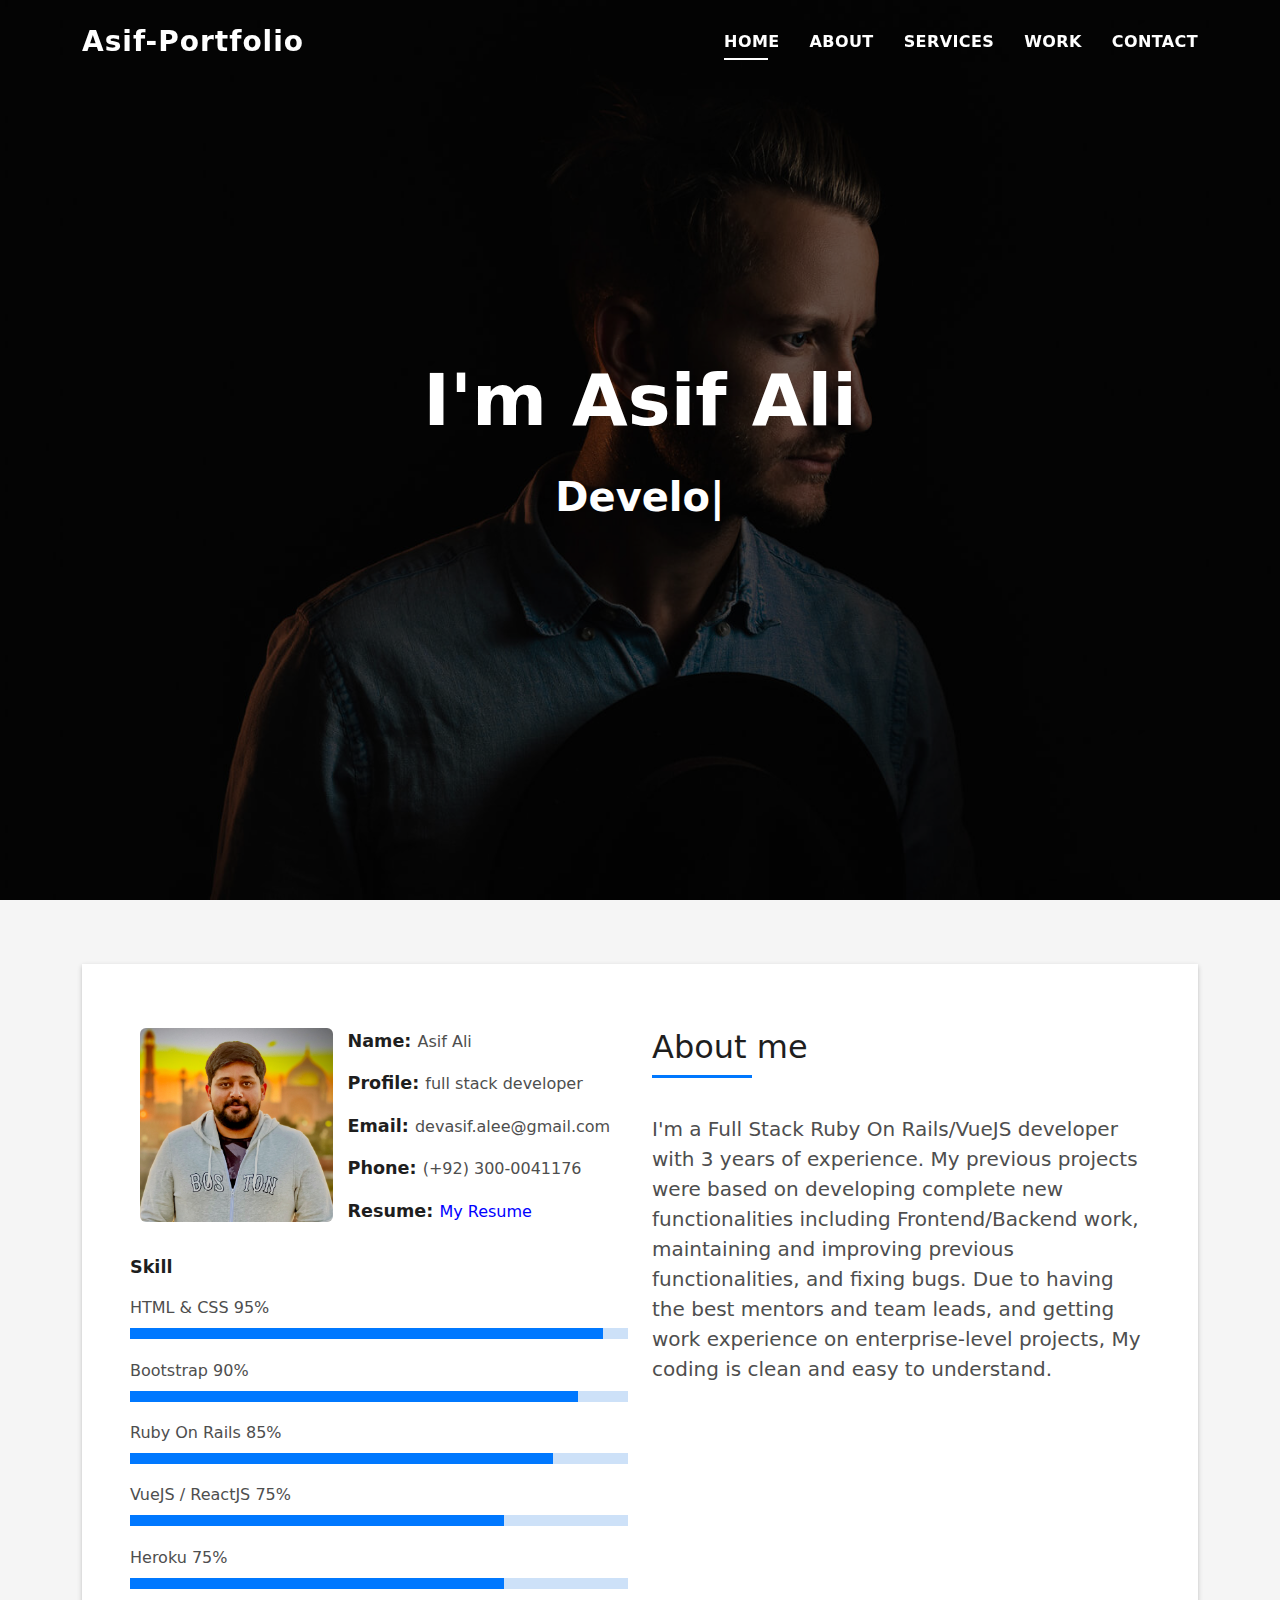
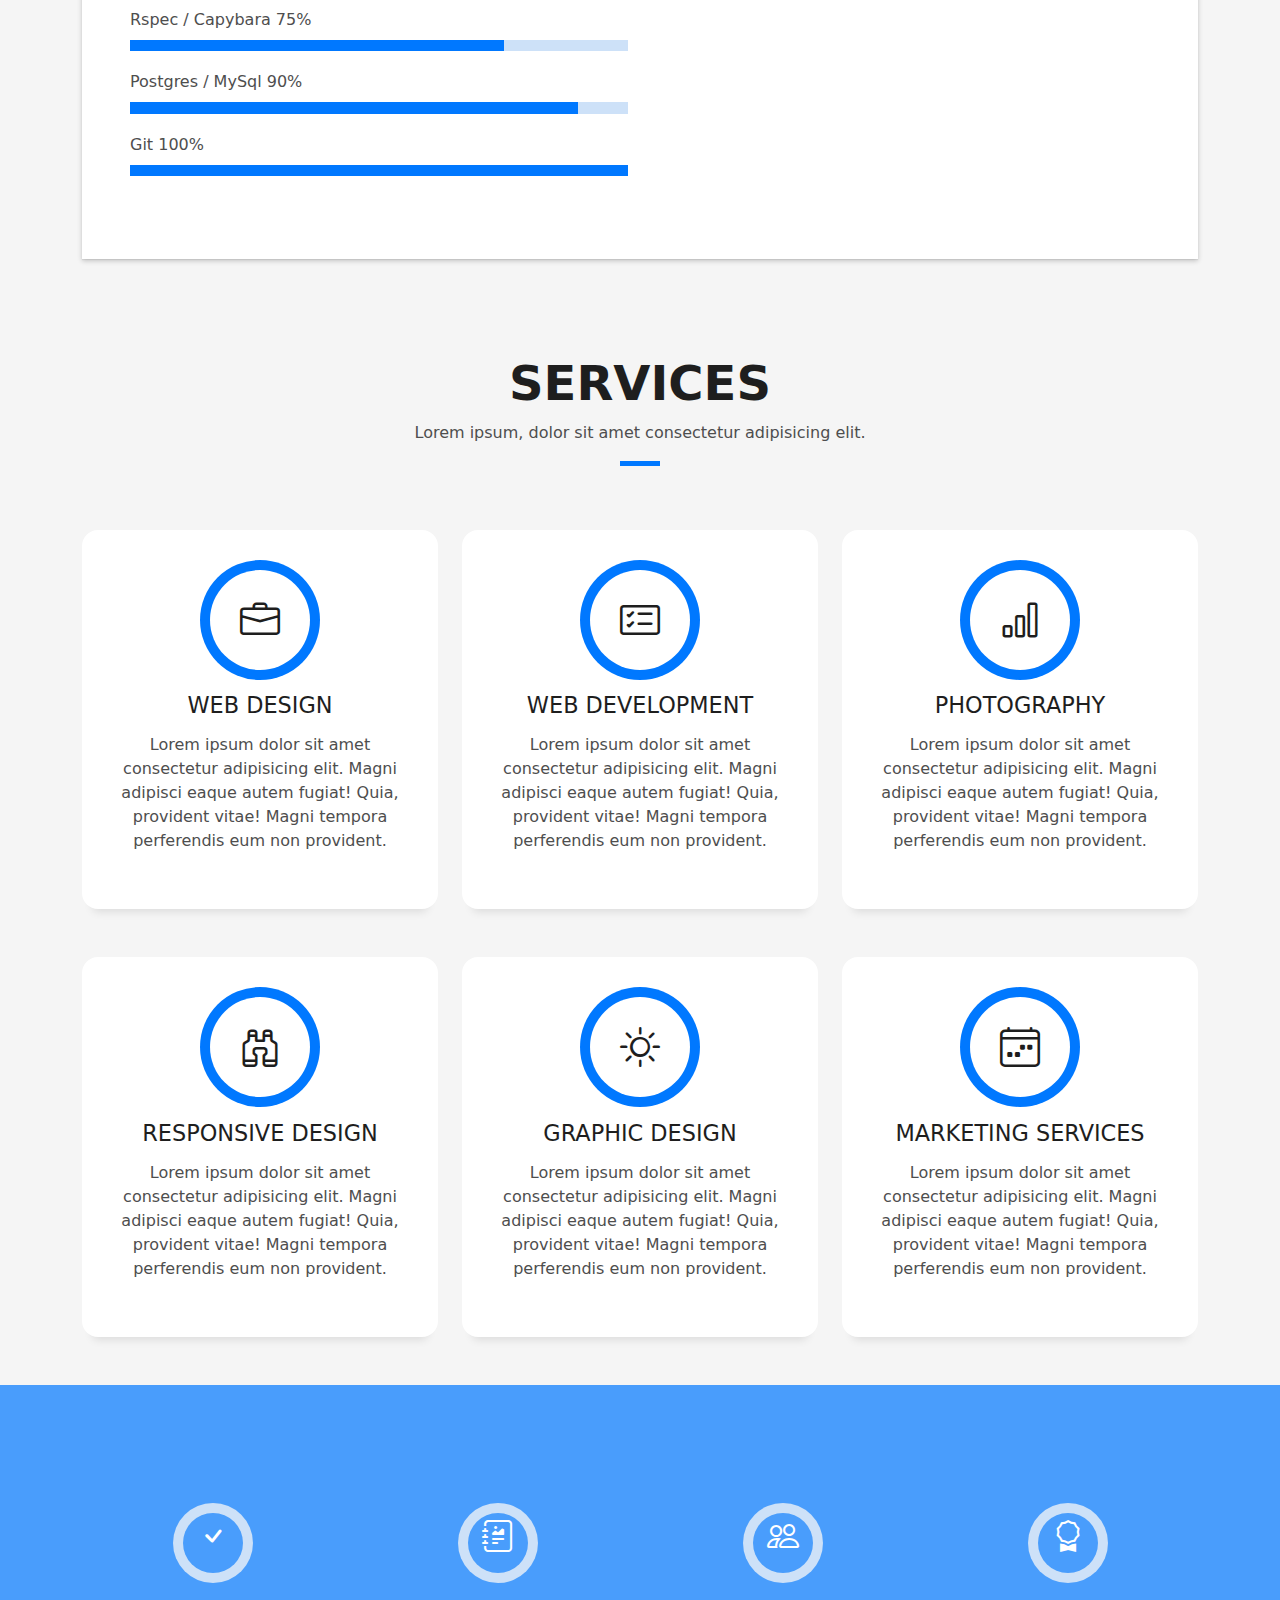
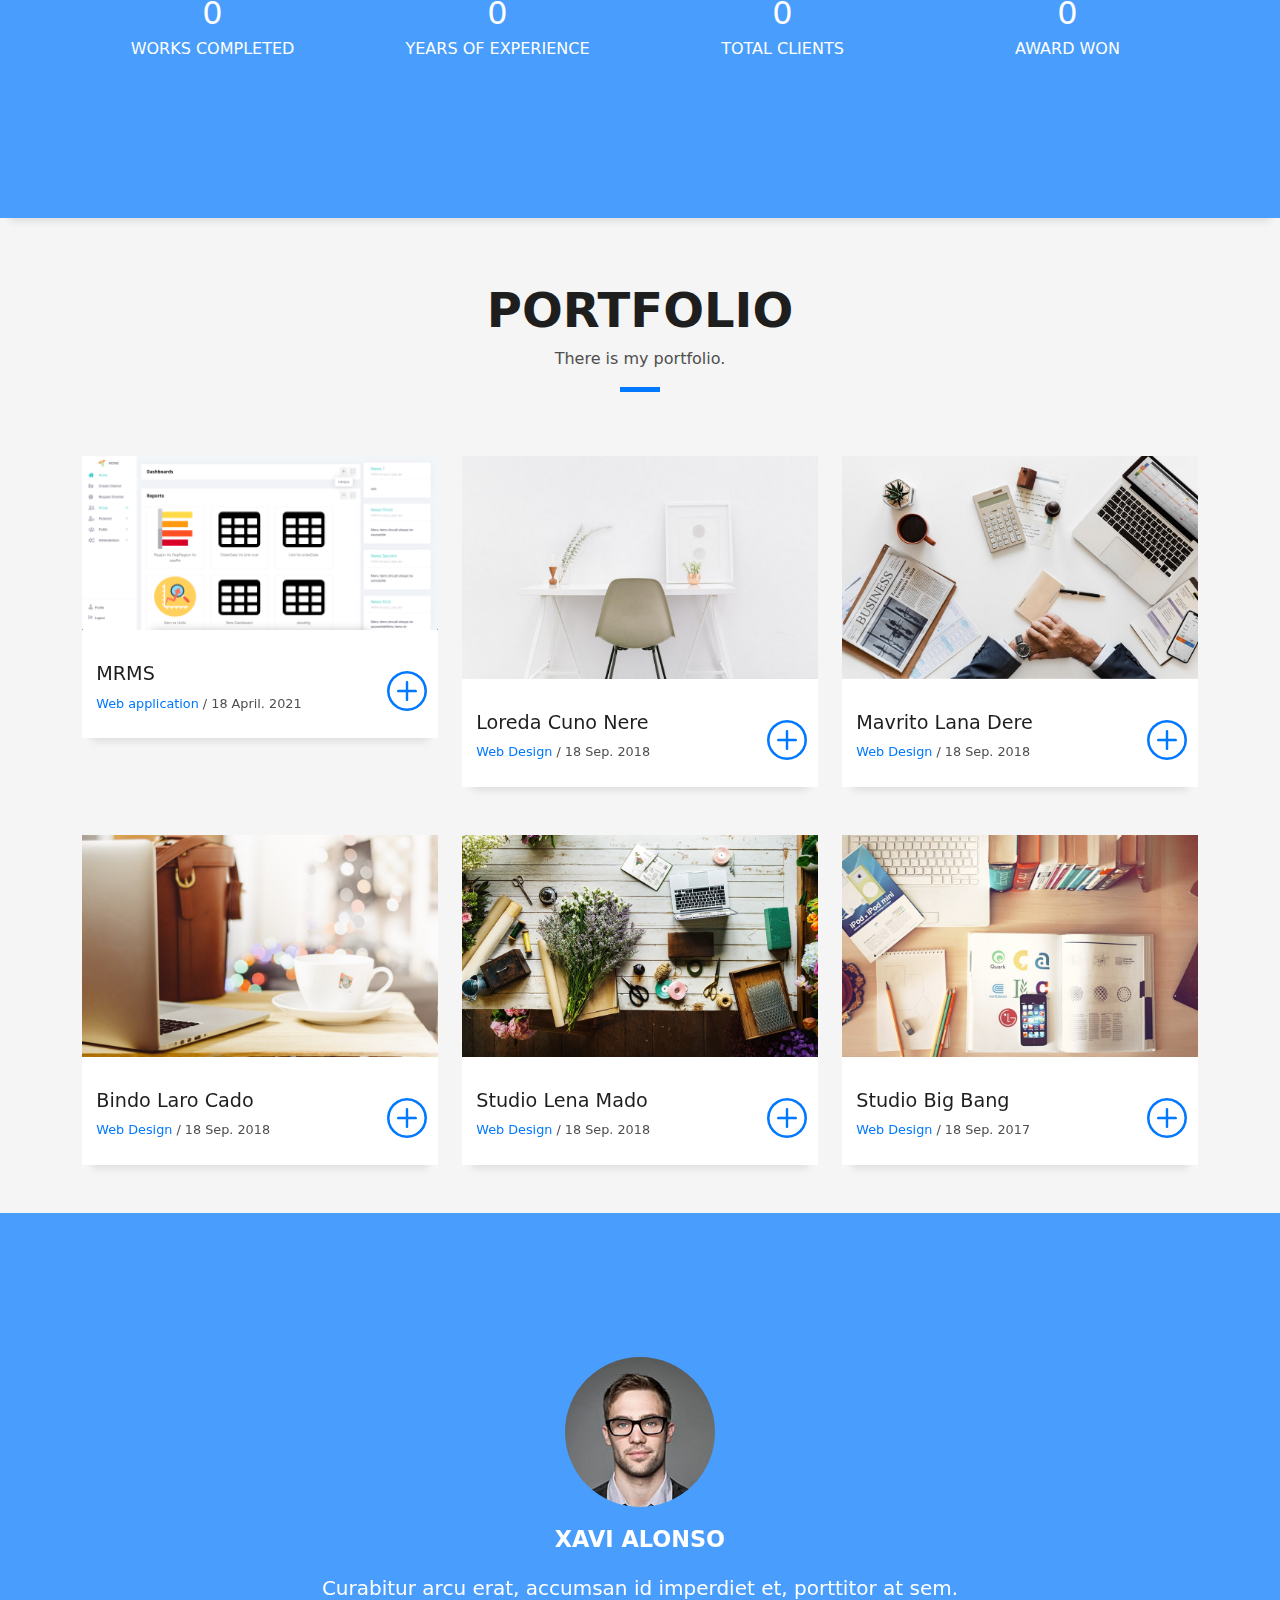
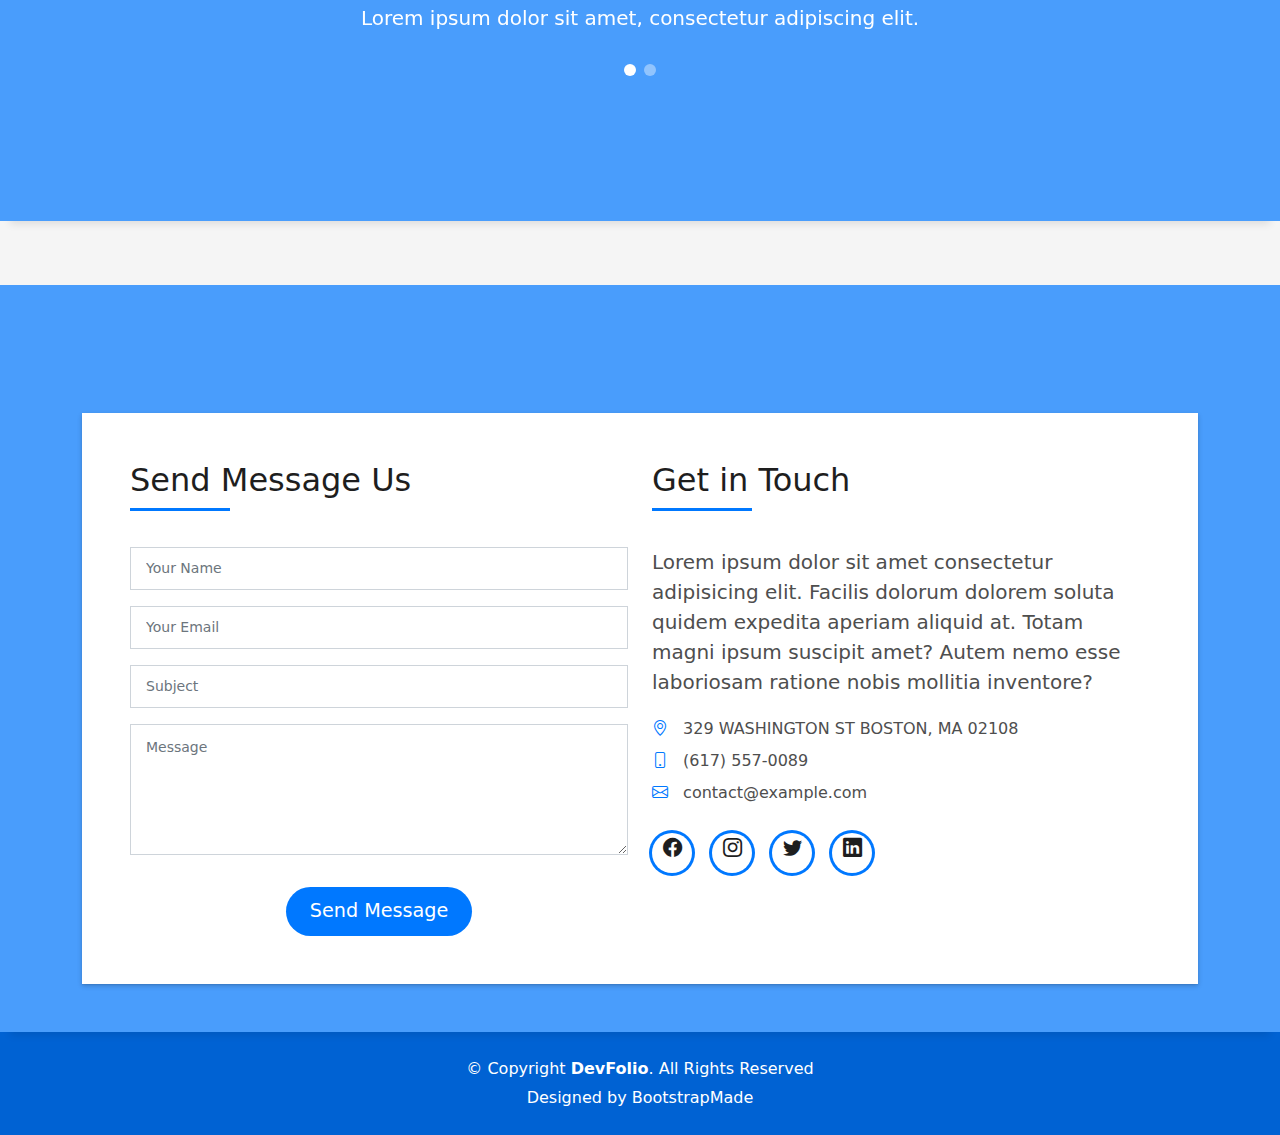
==== index.html @ 67da1e34 "Inlie commit" ====
<!DOCTYPE html>
<html lang="en">

<head>
  <meta charset="utf-8">
  <meta content="width=device-width, initial-scale=1.0" name="viewport">

  <title>Asif Ali</title>
  <meta content="" name="description">
  <meta content="" name="keywords">

  <!-- Favicons -->
  <link href="assets/img/favicon.png" rel="icon">
  <link href="assets/img/apple-touch-icon.png" rel="apple-touch-icon">

  <!-- Vendor CSS Files -->
  <link href="assets/vendor/bootstrap/css/bootstrap.min.css" rel="stylesheet">
  <link href="assets/vendor/bootstrap-icons/bootstrap-icons.css" rel="stylesheet">
  <link href="assets/vendor/glightbox/css/glightbox.min.css" rel="stylesheet">
  <link href="assets/vendor/swiper/swiper-bundle.min.css" rel="stylesheet">

  <!-- Template Main CSS File -->
  <link href="assets/css/style.css" rel="stylesheet">
</head>

<body>

  <!-- ======= Header ======= -->
  <header id="header" class="fixed-top">
    <div class="container d-flex align-items-center justify-content-between">

      <h1 class="logo"><a href="index.html">Asif-Portfolio</a></h1>
      <!-- Uncomment below if you prefer to use an image logo -->
      <!-- <a href="index.html" class="logo"><img src="assets/img/logo.png" alt="" class="img-fluid"></a>-->

      <nav id="navbar" class="navbar">
        <ul>
          <li><a class="nav-link scrollto active" href="#hero">Home</a></li>
          <li><a class="nav-link scrollto" href="#about">About</a></li>
          <li><a class="nav-link scrollto" href="#services">Services</a></li>
          <li><a class="nav-link scrollto " href="#work">Work</a></li>
          <li class="d-none"><a class="nav-link scrollto " href="#blog">Blog</a></li>
          <li><a class="nav-link scrollto" href="#contact">Contact</a></li>
        </ul>
        <i class="bi bi-list mobile-nav-toggle"></i>
      </nav><!-- .navbar -->

    </div>
  </header><!-- End Header -->

  <!-- ======= Hero Section ======= -->
  <div id="hero" class="hero route bg-image" style="background-image: url(assets/img/hero-bg.jpg)">
    <div class="overlay-itro"></div>
    <div class="hero-content display-table">
      <div class="table-cell">
        <div class="container">
          <!--<p class="display-6 color-d">Hello, world!</p>-->
          <h1 class="hero-title mb-4">I'm Asif Ali</h1>
          <p class="hero-subtitle"><span class="typed" data-typed-items="Developer, Freelancer"></span></p>
          <!-- <p class="pt-3"><a class="btn btn-primary btn js-scroll px-4" href="#about" role="button">Learn More</a></p> -->
        </div>
      </div>
    </div>
  </div><!-- End Hero Section -->

  <main id="main">

    <!-- ======= About Section ======= -->
    <section id="about" class="about-mf sect-pt4 route">
      <div class="container">
        <div class="row">
          <div class="col-sm-12">
            <div class="box-shadow-full">
              <div class="row">
                <div class="col-md-6">
                  <div class="row">
                    <div class="col-sm-6 col-md-5">
                      <div class="about-img">
                        <img src="assets/img/Rai Asif.jpg" class="img-fluid rounded b-shadow-a" alt="">
                      </div>
                    </div>
                    <div class="col-sm-6 col-md-7">
                      <div class="about-info">
                        <p><span class="title-s">Name: </span> <span>Asif Ali</span></p>
                        <p><span class="title-s">Profile: </span> <span>full stack developer</span></p>
                        <p><span class="title-s">Email: </span> <span>devasif.alee@gmail.com</span></p>
                        <p><span class="title-s">Phone: </span> <span>(+92) 300-0041176</span></p>
                        <p><span class="title-s">Resume: </span> <span><a href="https://raiasifali.github.io/resume/" target="_blank" style="color: blue;">My Resume</a></span></p>
                      </div>
                    </div>
                  </div>
                  <div class="skill-mf">
                    <p class="title-s">Skill</p>
                    <span>HTML & CSS</span> <span class="pull-right">95%</span>
                    <div class="progress">
                      <div class="progress-bar" role="progressbar" style="width: 95%;" aria-valuenow="95" aria-valuemin="0" aria-valuemax="100"></div>
                    </div>
                    <span>Bootstrap</span> <span class="pull-right">90%</span>
                    <div class="progress">
                      <div class="progress-bar" role="progressbar" style="width: 90%" aria-valuenow="90" aria-valuemin="0" aria-valuemax="100"></div>
                    </div>
                    <span>Ruby On Rails</span> <span class="pull-right">85%</span>
                    <div class="progress">
                      <div class="progress-bar" role="progressbar" style="width: 85%" aria-valuenow="50" aria-valuemin="0" aria-valuemax="100"></div>
                    </div>
                    <span>VueJS / ReactJS</span> <span class="pull-right">75%</span>
                    <div class="progress">
                      <div class="progress-bar" role="progressbar" style="width: 75%" aria-valuenow="75" aria-valuemin="0" aria-valuemax="100"></div>
                    </div>
                    <span>Heroku</span> <span class="pull-right">75%</span>
                    <div class="progress">
                      <div class="progress-bar" role="progressbar" style="width: 75%" aria-valuenow="75" aria-valuemin="0" aria-valuemax="100"></div>
                    </div>
                    <span>Rspec / Capybara</span> <span class="pull-right">75%</span>
                    <div class="progress">
                      <div class="progress-bar" role="progressbar" style="width: 75%" aria-valuenow="75" aria-valuemin="0" aria-valuemax="100"></div>
                    </div>
                    <span>Postgres / MySql</span> <span class="pull-right">90%</span>
                    <div class="progress">
                      <div class="progress-bar" role="progressbar" style="width: 90%" aria-valuenow="90" aria-valuemin="0" aria-valuemax="100"></div>
                    </div>
                    <span>Git</span> <span class="pull-right">100%</span>
                    <div class="progress">
                      <div class="progress-bar" role="progressbar" style="width: 100%" aria-valuenow="100" aria-valuemin="0" aria-valuemax="100"></div>
                    </div>
                  </div>
                </div>
                <div class="col-md-6">
                  <div class="about-me pt-4 pt-md-0">
                    <div class="title-box-2">
                      <h5 class="title-left">
                        About me
                      </h5>
                    </div>
                    <p class="lead">
                      I'm a Full Stack Ruby On Rails/VueJS developer with 3 years of experience.
                      My previous projects were based on developing complete new functionalities including Frontend/Backend work, maintaining and improving previous functionalities, and fixing bugs. 
                      Due to having the best mentors and team leads, and getting work experience on enterprise-level projects, My coding is clean and easy to understand.
                    </p>
                  </div>
                </div>
              </div>
            </div>
          </div>
        </div>
      </div>
    </section><!-- End About Section -->

    <!-- ======= Services Section ======= -->
    <section id="services" class="services-mf pt-5 route">
      <div class="container">
        <div class="row">
          <div class="col-sm-12">
            <div class="title-box text-center">
              <h3 class="title-a">
                Services
              </h3>
              <p class="subtitle-a">
                Lorem ipsum, dolor sit amet consectetur adipisicing elit.
              </p>
              <div class="line-mf"></div>
            </div>
          </div>
        </div>
        <div class="row">
          <div class="col-md-4">
            <div class="service-box">
              <div class="service-ico">
                <span class="ico-circle"><i class="bi bi-briefcase"></i></span>
              </div>
              <div class="service-content">
                <h2 class="s-title">Web Design</h2>
                <p class="s-description text-center">
                  Lorem ipsum dolor sit amet consectetur adipisicing elit. Magni adipisci eaque autem fugiat! Quia,
                  provident vitae! Magni
                  tempora perferendis eum non provident.
                </p>
              </div>
            </div>
          </div>
          <div class="col-md-4">
            <div class="service-box">
              <div class="service-ico">
                <span class="ico-circle"><i class="bi bi-card-checklist"></i></span>
              </div>
              <div class="service-content">
                <h2 class="s-title">Web Development</h2>
                <p class="s-description text-center">
                  Lorem ipsum dolor sit amet consectetur adipisicing elit. Magni adipisci eaque autem fugiat! Quia,
                  provident vitae! Magni
                  tempora perferendis eum non provident.
                </p>
              </div>
            </div>
          </div>
          <div class="col-md-4">
            <div class="service-box">
              <div class="service-ico">
                <span class="ico-circle"><i class="bi bi-bar-chart"></i></span>
              </div>
              <div class="service-content">
                <h2 class="s-title">Photography</h2>
                <p class="s-description text-center">
                  Lorem ipsum dolor sit amet consectetur adipisicing elit. Magni adipisci eaque autem fugiat! Quia,
                  provident vitae! Magni
                  tempora perferendis eum non provident.
                </p>
              </div>
            </div>
          </div>
          <div class="col-md-4">
            <div class="service-box">
              <div class="service-ico">
                <span class="ico-circle"><i class="bi bi-binoculars"></i></span>
              </div>
              <div class="service-content">
                <h2 class="s-title">Responsive Design</h2>
                <p class="s-description text-center">
                  Lorem ipsum dolor sit amet consectetur adipisicing elit. Magni adipisci eaque autem fugiat! Quia,
                  provident vitae! Magni
                  tempora perferendis eum non provident.
                </p>
              </div>
            </div>
          </div>
          <div class="col-md-4">
            <div class="service-box">
              <div class="service-ico">
                <span class="ico-circle"><i class="bi bi-brightness-high"></i></span>
              </div>
              <div class="service-content">
                <h2 class="s-title">Graphic Design</h2>
                <p class="s-description text-center">
                  Lorem ipsum dolor sit amet consectetur adipisicing elit. Magni adipisci eaque autem fugiat! Quia,
                  provident vitae! Magni
                  tempora perferendis eum non provident.
                </p>
              </div>
            </div>
          </div>
          <div class="col-md-4">
            <div class="service-box">
              <div class="service-ico">
                <span class="ico-circle"><i class="bi bi-calendar4-week"></i></span>
              </div>
              <div class="service-content">
                <h2 class="s-title">Marketing Services</h2>
                <p class="s-description text-center">
                  Lorem ipsum dolor sit amet consectetur adipisicing elit. Magni adipisci eaque autem fugiat! Quia,
                  provident vitae! Magni
                  tempora perferendis eum non provident.
                </p>
              </div>
            </div>
          </div>
        </div>
      </div>
    </section><!-- End Services Section -->

    <!-- ======= Counter Section ======= -->
    <div class="section-counter paralax-mf bg-image" style="background-image: url(assets/img/counters-bg.jpg)">
      <div class="overlay-mf"></div>
      <div class="container position-relative">
        <div class="row">
          <div class="col-sm-3 col-lg-3">
            <div class="counter-box counter-box pt-4 pt-md-0">
              <div class="counter-ico">
                <span class="ico-circle"><i class="bi bi-check"></i></span>
              </div>
              <div class="counter-num">
                <p data-purecounter-start="0" data-purecounter-end="450" data-purecounter-duration="1" class="counter purecounter"></p>
                <span class="counter-text">WORKS COMPLETED</span>
              </div>
            </div>
          </div>
          <div class="col-sm-3 col-lg-3">
            <div class="counter-box pt-4 pt-md-0">
              <div class="counter-ico">
                <span class="ico-circle"><i class="bi bi-journal-richtext"></i></span>
              </div>
              <div class="counter-num">
                <p data-purecounter-start="0" data-purecounter-end="25" data-purecounter-duration="1" class="counter purecounter"></p>
                <span class="counter-text">YEARS OF EXPERIENCE</span>
              </div>
            </div>
          </div>
          <div class="col-sm-3 col-lg-3">
            <div class="counter-box pt-4 pt-md-0">
              <div class="counter-ico">
                <span class="ico-circle"><i class="bi bi-people"></i></span>
              </div>
              <div class="counter-num">
                <p data-purecounter-start="0" data-purecounter-end="550" data-purecounter-duration="1" class="counter purecounter"></p>
                <span class="counter-text">TOTAL CLIENTS</span>
              </div>
            </div>
          </div>
          <div class="col-sm-3 col-lg-3">
            <div class="counter-box pt-4 pt-md-0">
              <div class="counter-ico">
                <span class="ico-circle"><i class="bi bi-award"></i></span>
              </div>
              <div class="counter-num">
                <p data-purecounter-start="0" data-purecounter-end="48" data-purecounter-duration="1" class="counter purecounter"></p>
                <span class="counter-text">AWARD WON</span>
              </div>
            </div>
          </div>
        </div>
      </div>
    </div><!-- End Counter Section -->

    <!-- ======= Portfolio Section ======= -->
    <section id="work" class="portfolio-mf sect-pt4 route">
      <div class="container">
        <div class="row">
          <div class="col-sm-12">
            <div class="title-box text-center">
              <h3 class="title-a">
                Portfolio
              </h3>
              <p class="subtitle-a">
                There is my portfolio.
              </p>
              <div class="line-mf"></div>
            </div>
          </div>
        </div>
        <div class="row">

          <div class="col-md-4">
            <div class="work-box">
              <a href="assets/img/mRMS_1.jpg" data-gallery="portfolioGallery" class="portfolio-lightbox">
                <div class="work-img">
                  <img src="assets/img/mRMS_1.jpg" alt="" class="img-fluid">
                </div>
              </a>
              <div class="work-content">
                <div class="row">
                  <div class="col-sm-8">
                    <h2 class="w-title">MRMS</h2>
                    <div class="w-more">
                      <span class="w-ctegory">Web application</span> / <span class="w-date">18 April. 2021</span>
                    </div>
                  </div>
                  <div class="col-sm-4">
                    <div class="w-like">
                      <a href="mrms.html"> <span class="bi bi-plus-circle"></span></a>
                    </div>
                  </div>
                </div>
              </div>
            </div>
          </div>

          <div class="col-md-4">
            <div class="work-box">
              <a href="assets/img/work-2.jpg" data-gallery="portfolioGallery" class="portfolio-lightbox">
                <div class="work-img">
                  <img src="assets/img/work-2.jpg" alt="" class="img-fluid">
                </div>
              </a>
              <div class="work-content">
                <div class="row">
                  <div class="col-sm-8">
                    <h2 class="w-title">Loreda Cuno Nere</h2>
                    <div class="w-more">
                      <span class="w-ctegory">Web Design</span> / <span class="w-date">18 Sep. 2018</span>
                    </div>
                  </div>
                  <div class="col-sm-4">
                    <div class="w-like">
                      <a href="portfolio-details.html"> <span class="bi bi-plus-circle"></span></a>
                    </div>
                  </div>
                </div>
              </div>
            </div>
          </div>
          <div class="col-md-4">
            <div class="work-box">
              <a href="assets/img/work-3.jpg" data-gallery="portfolioGallery" class="portfolio-lightbox">
                <div class="work-img">
                  <img src="assets/img/work-3.jpg" alt="" class="img-fluid">
                </div>
              </a>
              <div class="work-content">
                <div class="row">
                  <div class="col-sm-8">
                    <h2 class="w-title">Mavrito Lana Dere</h2>
                    <div class="w-more">
                      <span class="w-ctegory">Web Design</span> / <span class="w-date">18 Sep. 2018</span>
                    </div>
                  </div>
                  <div class="col-sm-4">
                    <div class="w-like">
                      <a href="portfolio-details.html"> <span class="bi bi-plus-circle"></span></a>
                    </div>
                  </div>
                </div>
              </div>
            </div>
          </div>
          <div class="col-md-4">
            <div class="work-box">
              <a href="assets/img/work-4.jpg" data-gallery="portfolioGallery" class="portfolio-lightbox">
                <div class="work-img">
                  <img src="assets/img/work-4.jpg" alt="" class="img-fluid">
                </div>
              </a>
              <div class="work-content">
                <div class="row">
                  <div class="col-sm-8">
                    <h2 class="w-title">Bindo Laro Cado</h2>
                    <div class="w-more">
                      <span class="w-ctegory">Web Design</span> / <span class="w-date">18 Sep. 2018</span>
                    </div>
                  </div>
                  <div class="col-sm-4">
                    <div class="w-like">
                      <a href="portfolio-details.html"> <span class="bi bi-plus-circle"></span></a>
                    </div>
                  </div>
                </div>
              </div>
            </div>
          </div>
          <div class="col-md-4">
            <div class="work-box">
              <a href="assets/img/work-5.jpg" data-gallery="portfolioGallery" class="portfolio-lightbox">
                <div class="work-img">
                  <img src="assets/img/work-5.jpg" alt="" class="img-fluid">
                </div>
              </a>
              <div class="work-content">
                <div class="row">
                  <div class="col-sm-8">
                    <h2 class="w-title">Studio Lena Mado</h2>
                    <div class="w-more">
                      <span class="w-ctegory">Web Design</span> / <span class="w-date">18 Sep. 2018</span>
                    </div>
                  </div>
                  <div class="col-sm-4">
                    <div class="w-like">
                      <a href="portfolio-details.html"> <span class="bi bi-plus-circle"></span></a>
                    </div>
                  </div>
                </div>
              </div>
            </div>
          </div>
          <div class="col-md-4">
            <div class="work-box">
              <a href="assets/img/work-6.jpg" data-gallery="portfolioGallery" class="portfolio-lightbox">
                <div class="work-img">
                  <img src="assets/img/work-6.jpg" alt="" class="img-fluid">
                </div>
              </a>
              <div class="work-content">
                <div class="row">
                  <div class="col-sm-8">
                    <h2 class="w-title">Studio Big Bang</h2>
                    <div class="w-more">
                      <span class="w-ctegory">Web Design</span> / <span class="w-date">18 Sep. 2017</span>
                    </div>
                  </div>
                  <div class="col-sm-4">
                    <div class="w-like">
                      <a href="portfolio-details.html"> <span class="bi bi-plus-circle"></span></a>
                    </div>
                  </div>
                </div>
              </div>
            </div>
          </div>

        </div>
      </div>
    </section><!-- End Portfolio Section -->

    <!-- ======= Testimonials Section ======= -->
    <div class="testimonials paralax-mf bg-image" style="background-image: url(assets/img/overlay-bg.jpg)">
      <div class="overlay-mf"></div>
      <div class="container">
        <div class="row">
          <div class="col-md-12">

            <div class="testimonials-slider swiper" data-aos="fade-up" data-aos-delay="100">
              <div class="swiper-wrapper">

                <div class="swiper-slide">
                  <div class="testimonial-box">
                    <div class="author-test">
                      <img src="assets/img/testimonial-2.jpg" alt="" class="rounded-circle b-shadow-a">
                      <span class="author">Xavi Alonso</span>
                    </div>
                    <div class="content-test">
                      <p class="description lead">
                        Curabitur arcu erat, accumsan id imperdiet et, porttitor at sem. Lorem ipsum dolor sit amet,
                        consectetur adipiscing elit.
                      </p>
                    </div>
                  </div>
                </div><!-- End testimonial item -->

                <div class="swiper-slide">
                  <div class="testimonial-box">
                    <div class="author-test">
                      <img src="assets/img/testimonial-4.jpg" alt="" class="rounded-circle b-shadow-a">
                      <span class="author">Marta Socrate</span>
                    </div>
                    <div class="content-test">
                      <p class="description lead">
                        Curabitur arcu erat, accumsan id imperdiet et, porttitor at sem. Lorem ipsum dolor sit amet,
                        consectetur adipiscing elit.
                      </p>
                    </div>
                  </div>
                </div><!-- End testimonial item -->
              </div>
              <div class="swiper-pagination"></div>
            </div>

            <!-- <div id="testimonial-mf" class="owl-carousel owl-theme">
          
        </div> -->
          </div>
        </div>
      </div>
    </div><!-- End Testimonials Section -->

    <!-- ======= Blog Section ======= -->
    <section id="blog" class="blog-mf sect-pt4 route d-none">
      <div class="container">
        <div class="row">
          <div class="col-sm-12">
            <div class="title-box text-center">
              <h3 class="title-a">
                Blog
              </h3>
              <p class="subtitle-a">
                Lorem ipsum, dolor sit amet consectetur adipisicing elit.
              </p>
              <div class="line-mf"></div>
            </div>
          </div>
        </div>
        <div class="row">
          <div class="col-md-4">
            <div class="card card-blog">
              <div class="card-img">
                <a href="blog-single.html"><img src="assets/img/post-1.jpg" alt="" class="img-fluid"></a>
              </div>
              <div class="card-body">
                <div class="card-category-box">
                  <div class="card-category">
                    <h6 class="category">Travel</h6>
                  </div>
                </div>
                <h3 class="card-title"><a href="blog-single.html">See more ideas about Travel</a></h3>
                <p class="card-description">
                  Proin eget tortor risus. Pellentesque in ipsum id orci porta dapibus. Praesent sapien massa, convallis
                  a pellentesque nec,
                  egestas non nisi.
                </p>
              </div>
              <div class="card-footer">
                <div class="post-author">
                  <a href="#">
                    <img src="assets/img/testimonial-2.jpg" alt="" class="avatar rounded-circle">
                    <span class="author">Morgan Freeman</span>
                  </a>
                </div>
                <div class="post-date">
                  <span class="bi bi-clock"></span> 10 min
                </div>
              </div>
            </div>
          </div>
          <div class="col-md-4">
            <div class="card card-blog">
              <div class="card-img">
                <a href="blog-single.html"><img src="assets/img/post-2.jpg" alt="" class="img-fluid"></a>
              </div>
              <div class="card-body">
                <div class="card-category-box">
                  <div class="card-category">
                    <h6 class="category">Web Design</h6>
                  </div>
                </div>
                <h3 class="card-title"><a href="blog-single.html">See more ideas about Travel</a></h3>
                <p class="card-description">
                  Proin eget tortor risus. Pellentesque in ipsum id orci porta dapibus. Praesent sapien massa, convallis
                  a pellentesque nec,
                  egestas non nisi.
                </p>
              </div>
              <div class="card-footer">
                <div class="post-author">
                  <a href="#">
                    <img src="assets/img/testimonial-2.jpg" alt="" class="avatar rounded-circle">
                    <span class="author">Morgan Freeman</span>
                  </a>
                </div>
                <div class="post-date">
                  <span class="bi bi-clock"></span> 10 min
                </div>
              </div>
            </div>
          </div>
          <div class="col-md-4">
            <div class="card card-blog">
              <div class="card-img">
                <a href="blog-single.html"><img src="assets/img/post-3.jpg" alt="" class="img-fluid"></a>
              </div>
              <div class="card-body">
                <div class="card-category-box">
                  <div class="card-category">
                    <h6 class="category">Web Design</h6>
                  </div>
                </div>
                <h3 class="card-title"><a href="blog-single.html">See more ideas about Travel</a></h3>
                <p class="card-description">
                  Proin eget tortor risus. Pellentesque in ipsum id orci porta dapibus. Praesent sapien massa, convallis
                  a pellentesque nec,
                  egestas non nisi.
                </p>
              </div>
              <div class="card-footer">
                <div class="post-author">
                  <a href="#">
                    <img src="assets/img/testimonial-2.jpg" alt="" class="avatar rounded-circle">
                    <span class="author">Morgan Freeman</span>
                  </a>
                </div>
                <div class="post-date">
                  <span class="bi bi-clock"></span> 10 min
                </div>
              </div>
            </div>
          </div>
        </div>
      </div>
    </section><!-- End Blog Section -->

    <!-- ======= Contact Section ======= -->
    <section id="contact" class="paralax-mf footer-paralax bg-image sect-mt4 route" style="background-image: url(assets/img/overlay-bg.jpg)">
      <div class="overlay-mf"></div>
      <div class="container">
        <div class="row">
          <div class="col-sm-12">
            <div class="contact-mf">
              <div id="contact" class="box-shadow-full">
                <div class="row">
                  <div class="col-md-6">
                    <div class="title-box-2">
                      <h5 class="title-left">
                        Send Message Us
                      </h5>
                    </div>
                    <div>
                      <form action="forms/contact.php" method="post" role="form" class="php-email-form">
                        <div class="row">
                          <div class="col-md-12 mb-3">
                            <div class="form-group">
                              <input type="text" name="name" class="form-control" id="name" placeholder="Your Name" required>
                            </div>
                          </div>
                          <div class="col-md-12 mb-3">
                            <div class="form-group">
                              <input type="email" class="form-control" name="email" id="email" placeholder="Your Email" required>
                            </div>
                          </div>
                          <div class="col-md-12 mb-3">
                            <div class="form-group">
                              <input type="text" class="form-control" name="subject" id="subject" placeholder="Subject" required>
                            </div>
                          </div>
                          <div class="col-md-12">
                            <div class="form-group">
                              <textarea class="form-control" name="message" rows="5" placeholder="Message" required></textarea>
                            </div>
                          </div>
                          <div class="col-md-12 text-center my-3">
                            <div class="loading">Loading</div>
                            <div class="error-message"></div>
                            <div class="sent-message">Your message has been sent. Thank you!</div>
                          </div>
                          <div class="col-md-12 text-center">
                            <button type="submit" class="button button-a button-big button-rouded">Send Message</button>
                          </div>
                        </div>
                      </form>
                    </div>
                  </div>
                  <div class="col-md-6">
                    <div class="title-box-2 pt-4 pt-md-0">
                      <h5 class="title-left">
                        Get in Touch
                      </h5>
                    </div>
                    <div class="more-info">
                      <p class="lead">
                        Lorem ipsum dolor sit amet consectetur adipisicing elit. Facilis dolorum dolorem soluta quidem
                        expedita aperiam aliquid at.
                        Totam magni ipsum suscipit amet? Autem nemo esse laboriosam ratione nobis
                        mollitia inventore?
                      </p>
                      <ul class="list-ico">
                        <li><span class="bi bi-geo-alt"></span> 329 WASHINGTON ST BOSTON, MA 02108</li>
                        <li><span class="bi bi-phone"></span> (617) 557-0089</li>
                        <li><span class="bi bi-envelope"></span> contact@example.com</li>
                      </ul>
                    </div>
                    <div class="socials">
                      <ul>
                        <li><a href=""><span class="ico-circle"><i class="bi bi-facebook"></i></span></a></li>
                        <li><a href=""><span class="ico-circle"><i class="bi bi-instagram"></i></span></a></li>
                        <li><a href=""><span class="ico-circle"><i class="bi bi-twitter"></i></span></a></li>
                        <li><a href=""><span class="ico-circle"><i class="bi bi-linkedin"></i></span></a></li>
                      </ul>
                    </div>
                  </div>
                </div>
              </div>
            </div>
          </div>
        </div>
      </div>
    </section><!-- End Contact Section -->

  </main><!-- End #main -->

  <!-- ======= Footer ======= -->
  <footer>
    <div class="container">
      <div class="row">
        <div class="col-sm-12">
          <div class="copyright-box">
            <p class="copyright">&copy; Copyright <strong>DevFolio</strong>. All Rights Reserved</p>
            <div class="credits">
              <!--
              All the links in the footer should remain intact.
              You can delete the links only if you purchased the pro version.
              Licensing information: https://bootstrapmade.com/license/
              Purchase the pro version with working PHP/AJAX contact form: https://bootstrapmade.com/buy/?theme=DevFolio
            -->
              Designed by <a href="https://bootstrapmade.com/">BootstrapMade</a>
            </div>
          </div>
        </div>
      </div>
    </div>
  </footer><!-- End  Footer -->

  <div id="preloader"></div>
  <a href="#" class="back-to-top d-flex align-items-center justify-content-center"><i class="bi bi-arrow-up-short"></i></a>

  <!-- Vendor JS Files -->
  <script src="assets/vendor/purecounter/purecounter_vanilla.js"></script>
  <script src="assets/vendor/bootstrap/js/bootstrap.bundle.min.js"></script>
  <script src="assets/vendor/glightbox/js/glightbox.min.js"></script>
  <script src="assets/vendor/swiper/swiper-bundle.min.js"></script>
  <script src="assets/vendor/typed.js/typed.min.js"></script>
  <script src="assets/vendor/php-email-form/validate.js"></script>

  <!-- Template Main JS File -->
  <script src="assets/js/main.js"></script>

</body>

</html>
---- assets/css/style.css ----
/**
* Template Name: DevFolio
* Updated: Mar 10 2023 with Bootstrap v5.2.3
* Template URL: https://bootstrapmade.com/devfolio-bootstrap-portfolio-html-template/
* Author: BootstrapMade.com
* License: https://bootstrapmade.com/license/
*/

/*--------------------------------------------------------------
# General
--------------------------------------------------------------*/
body {
  background-color: #f5f5f5;
  color: #4e4e4e;
}

h1,
h2,
h3,
h4,
h5,
h6 {
  color: #1e1e1e;
}

a {
  color: #1e1e1e;
  text-decoration: none;
  transition: all 0.5s ease-in-out;
}

a:hover {
  color: #0078ff;
  text-decoration: none;
  transition: all 0.5s ease-in-out;
}

.p-r {
  position: relative;
}

.color-a {
  text-decoration: none;
  color: #0078ff;
}

.color-d {
  color: #f5f5f5;
}

.color-text-a {
  text-decoration: none;
  color: #4e4e4e;
}

.box-shadow,
.card-blog,
.work-box,
.service-box,
.paralax-mf {
  box-shadow: 0 13px 8px -10px rgba(0, 0, 0, 0.1);
}

.box-shadow-a,
.button:hover {
  text-decoration: none;
  box-shadow: 0 0 0 4px #cde1f8;
}

.display-5 {
  font-size: 2.5rem;
  font-weight: 300;
  line-height: 1.1;
}

.display-6 {
  font-size: 2rem;
  font-weight: 300;
  line-height: 1.1;
}

.avatar {
  width: 32px;
  height: 32px;
  margin-right: 4px;
  overflow: hidden;
}

.bg-image {
  background-repeat: no-repeat;
  background-attachment: fixed;
  background-size: cover;
  background-position: center center;
}

@media (max-width: 1024px) {
  .bg-image {
    background-attachment: scroll;
  }
}

.overlay-mf {
  background-color: #0078ff;
}

.overlay-mf {
  position: absolute;
  top: 0;
  left: 0px;
  padding: 0;
  height: 100%;
  width: 100%;
  opacity: 0.7;
}

.paralax-mf {
  position: relative;
  padding: 8rem 0;
}

.display-table {
  width: 100%;
  height: 100%;
  display: table;
}

.table-cell {
  display: table-cell;
  vertical-align: middle;
}

/*--/ Sections /--*/
.sect-4 {
  padding: 4rem 0;
}

.sect-pt4 {
  padding-top: 4rem;
}

.sect-mt4 {
  margin-top: 4rem;
}

/*--/ Title s /--*/
.title-s {
  font-weight: 600;
  color: #1e1e1e;
  font-size: 1.1rem;
}

/*--/ Title A /--*/
.title-box {
  margin-bottom: 4rem;
}

.title-a {
  text-decoration: none;
  font-size: 3rem;
  font-weight: bold;
  text-transform: uppercase;
}

.subtitle-a {
  text-decoration: none;
  color: #4e4e4e;
}

.line-mf {
  width: 40px;
  height: 5px;
  background-color: #0078ff;
  margin: 0 auto;
}

/*--/ Title Left /--*/
.title-box-2 {
  margin-bottom: 3rem;
}

.title-left {
  font-size: 2rem;
  position: relative;
}

.title-left:before {
  content: "";
  position: absolute;
  height: 3px;
  background-color: #0078ff;
  width: 100px;
  bottom: -12px;
}

/*------/ Box /------*/
.box-pl2 {
  padding-left: 2rem;
}

.box-shadow-full {
  padding: 3rem 1.25rem;
  position: relative;
  background-color: #fff;
  margin-bottom: 3rem;
  z-index: 2;
  box-shadow: 0 1px 1px 0 rgba(0, 0, 0, 0.06), 0 2px 5px 0 rgba(0, 0, 0, 0.2);
}

@media (min-width: 768px) {
  .box-shadow-full {
    padding: 3rem;
  }
}

/*------/ Socials /------*/
.socials {
  padding: 1.5rem 0;
}

.socials ul li {
  display: inline-block;
}

.socials .ico-circle {
  height: 40px;
  width: 40px;
  font-size: 1.2rem;
  border-radius: 50%;
  line-height: 1.6;
  margin: 0 15px 0 0;
  box-shadow: 0 0 0 3px #0078ff;
  transition: all 500ms ease;
}

.socials .ico-circle:hover {
  background-color: #0078ff;
  color: #fff;
  box-shadow: 0 0 0 3px #cde1f8;
  transition: all 500ms ease;
}

/*------/ Ul resect /------*/
.ul-resect,
.widget-tags ul,
.widget-sidebar .list-sidebar,
.box-comments .list-comments,
.blog-wrapper .post-meta ul,
.list-ico,
.socials ul {
  list-style: none;
  padding-left: 0;
  margin-bottom: 0;
}

.list-ico {
  line-height: 2;
}

.list-ico span {
  color: #0078ff;
  margin-right: 10px;
}

/*------/ Ico Circle /------*/
.ico-circle {
  height: 100px;
  width: 100px;
  font-size: 2rem;
  border-radius: 50%;
  line-height: 1.55;
  margin: 0 auto;
  text-align: center;
  box-shadow: 0 0 0 10px #0078ff;
  display: block;
}

/*------/ Owl Carousel /------*/
.owl-theme .owl-dots {
  text-align: center;
  margin-top: 18px;
}

.owl-theme .owl-dots .owl-dot {
  display: inline-block;
}

.owl-theme .owl-dots .owl-dot span {
  width: 18px;
  height: 7px;
  margin: 5px 5px;
  background: #cde1f8;
  border: 0px solid #cde1f8;
  display: block;
  transition: all 0.6s ease-in-out;
  cursor: pointer;
}

.owl-theme .owl-dots .owl-dot:hover span {
  background-color: #cde1f8;
}

.owl-theme .owl-dots .owl-dot.active span {
  background-color: #1B1B1B;
  width: 25px;
}

/*--/ Scrolltop s /--*/
.scrolltop-mf {
  position: relative;
  display: none;
}

.scrolltop-mf span {
  z-index: 999;
  position: fixed;
  width: 42px;
  height: 42px;
  background-color: #0078ff;
  opacity: 0.7;
  font-size: 1.6rem;
  line-height: 1.5;
  text-align: center;
  color: #fff;
  top: auto;
  left: auto;
  right: 30px;
  bottom: 50px;
  cursor: pointer;
  border-radius: 50%;
}

/*--------------------------------------------------------------
# Back to top button
--------------------------------------------------------------*/
.back-to-top {
  position: fixed;
  visibility: hidden;
  opacity: 0;
  right: 15px;
  bottom: 15px;
  z-index: 996;
  background: #0078ff;
  width: 40px;
  height: 40px;
  border-radius: 50px;
  transition: all 0.4s;
}

.back-to-top i {
  font-size: 28px;
  color: #fff;
  line-height: 0;
}

.back-to-top:hover {
  background: #298eff;
  color: #fff;
}

.back-to-top.active {
  visibility: visible;
  opacity: 1;
}

/*------/ Prelaoder /------*/
#preloader {
  position: fixed;
  top: 0;
  left: 0;
  right: 0;
  bottom: 0;
  z-index: 9999;
  overflow: hidden;
  background: #fff;
}

#preloader:before {
  content: "";
  position: fixed;
  top: calc(50% - 30px);
  left: calc(50% - 30px);
  border: 6px solid #f2f2f2;
  border-top: 6px solid #0078ff;
  border-radius: 50%;
  width: 60px;
  height: 60px;
  animation: animate-preloader 1s linear infinite;
}

@keyframes animate-preloader {
  0% {
    transform: rotate(0deg);
  }

  100% {
    transform: rotate(360deg);
  }
}

/*------/ Button /------*/
.button {
  display: inline-block;
  padding: 0.3rem 0.6rem;
  text-align: center;
  vertical-align: middle;
  -webkit-user-select: none;
  -moz-user-select: none;
  user-select: none;
  font-size: 1rem;
  border-radius: 0.3rem;
  border: 1px solid transparent;
  transition: all 500ms ease;
  cursor: pointer;
}

.button:focus {
  outline: 0;
}

.button:hover {
  background-color: #0062d3;
  color: #fff;
  transition: all 500ms ease;
}

.button-a {
  text-decoration: none;
  background-color: #0078ff;
  color: #fff;
  border-color: #cde1f8;
}

.button-big {
  padding: 0.9rem 2.3rem;
  font-size: 1.2rem;
}

.button-rouded {
  border-radius: 5rem;
}

.btn-lg {
  padding: 0.5rem 1rem;
  font-size: 1.25rem;
  line-height: 1.5;
  border-radius: 0.3rem;
}

/*--------------------------------------------------------------
# Header
--------------------------------------------------------------*/
#header {
  transition: all 0.5s;
  z-index: 997;
  padding: 20px 0;
}

#header .logo {
  font-size: 28px;
  margin: 0;
  padding: 0;
  font-weight: 600;
  letter-spacing: 1px;
}

#header .logo a {
  color: #fff;
}

#header .logo img {
  max-height: 40px;
}

#header.header-scrolled {
  background: rgba(0, 0, 0, 0.9);
  padding: 12px 0;
}

/*--------------------------------------------------------------
# Navigation Menu
--------------------------------------------------------------*/
/**
* Desktop Navigation 
*/
.navbar {
  padding: 0;
}

.navbar ul {
  margin: 0;
  padding: 0;
  display: flex;
  list-style: none;
  align-items: center;
}

.navbar li {
  position: relative;
}

.navbar>ul>li {
  white-space: nowrap;
  padding: 10px 0 10px 30px;
}

.navbar a,
.navbar a:focus {
  display: flex;
  align-items: center;
  justify-content: space-between;
  color: #fff;
  font-size: 16px;
  font-weight: 600;
  padding: 0;
  white-space: nowrap;
  transition: 0.3s;
  letter-spacing: 0.4px;
  position: relative;
  text-transform: uppercase;
}

.navbar a i,
.navbar a:focus i {
  font-size: 12px;
  line-height: 0;
  margin-left: 5px;
}

.navbar>ul>li>a:before {
  content: "";
  position: absolute;
  width: 100%;
  height: 2px;
  bottom: -6px;
  left: 0;
  width: 0;
  background-color: #fff;
  visibility: hidden;
  transition: all 0.3s ease-in-out 0s;
}

.navbar a:hover:before,
.navbar li:hover>a:before,
.navbar .active:before {
  visibility: visible;
  width: 80%;
}

.navbar a:hover,
.navbar .active,
.navbar .active:focus,
.navbar li:hover>a {
  color: #fff;
}

.navbar .dropdown ul {
  display: block;
  position: absolute;
  left: 30px;
  top: calc(100% + 30px);
  margin: 0;
  padding: 10px 0;
  z-index: 99;
  opacity: 0;
  visibility: hidden;
  background: #fff;
  box-shadow: 0px 0px 30px rgba(127, 137, 161, 0.25);
  transition: 0.3s;
}

.navbar .dropdown ul li {
  min-width: 200px;
}

.navbar .dropdown ul a {
  padding: 10px 20px;
  font-size: 14px;
  text-transform: none;
  color: #4e4e4e;
}

.navbar .dropdown ul a i {
  font-size: 12px;
}

.navbar .dropdown ul a:hover,
.navbar .dropdown ul .active:hover,
.navbar .dropdown ul li:hover>a {
  color: #0078ff;
}

.navbar .dropdown:hover>ul {
  opacity: 1;
  top: 100%;
  visibility: visible;
}

.navbar .dropdown .dropdown ul {
  top: 0;
  left: calc(100% - 30px);
  visibility: hidden;
}

.navbar .dropdown .dropdown:hover>ul {
  opacity: 1;
  top: 0;
  left: 100%;
  visibility: visible;
}

@media (max-width: 1366px) {
  .navbar .dropdown .dropdown ul {
    left: -90%;
  }

  .navbar .dropdown .dropdown:hover>ul {
    left: -100%;
  }
}

/**
* Mobile Navigation 
*/
.mobile-nav-toggle {
  color: #fff;
  font-size: 28px;
  cursor: pointer;
  display: none;
  line-height: 0;
  transition: 0.5s;
}

@media (max-width: 991px) {
  .mobile-nav-toggle {
    display: block;
  }

  .navbar ul {
    display: none;
  }
}

.navbar-mobile {
  position: fixed;
  overflow: hidden;
  top: 0;
  right: 0;
  left: 0;
  bottom: 0;
  background: rgba(78, 78, 78, 0.9);
  transition: 0.3s;
  z-index: 999;
}

.navbar-mobile .mobile-nav-toggle {
  position: absolute;
  top: 15px;
  right: 15px;
}

.navbar-mobile ul {
  display: block;
  position: absolute;
  top: 55px;
  right: 15px;
  bottom: 15px;
  left: 15px;
  padding: 10px 0;
  background-color: #fff;
  overflow-y: auto;
  transition: 0.3s;
}

.navbar-mobile>ul>li {
  padding: 0;
}

.navbar-mobile a:hover:before,
.navbar-mobile li:hover>a:before,
.navbar-mobile .active:before {
  visibility: hidden;
}

.navbar-mobile a,
.navbar-mobile a:focus {
  padding: 10px 20px;
  font-size: 15px;
  color: #4e4e4e;
}

.navbar-mobile a:hover,
.navbar-mobile .active,
.navbar-mobile li:hover>a {
  color: #0078ff;
}

.navbar-mobile .getstarted,
.navbar-mobile .getstarted:focus {
  margin: 15px;
}

.navbar-mobile .dropdown ul {
  position: static;
  display: none;
  margin: 10px 20px;
  padding: 10px 0;
  z-index: 99;
  opacity: 1;
  visibility: visible;
  background: #fff;
  box-shadow: 0px 0px 30px rgba(127, 137, 161, 0.25);
}

.navbar-mobile .dropdown ul li {
  min-width: 200px;
}

.navbar-mobile .dropdown ul a {
  padding: 10px 20px;
}

.navbar-mobile .dropdown ul a i {
  font-size: 12px;
}

.navbar-mobile .dropdown ul a:hover,
.navbar-mobile .dropdown ul .active:hover,
.navbar-mobile .dropdown ul li:hover>a {
  color: #0078ff;
}

.navbar-mobile .dropdown>.dropdown-active {
  display: block;
}

/*--------------------------------------------------------------
# Hero Section
--------------------------------------------------------------*/
.hero {
  height: 100vh;
  position: relative;
  color: #fff;
}

.hero .hero-content {
  text-align: center;
  position: absolute;
}

.hero .overlay-itro {
  background-color: rgba(0, 0, 0, 0.6);
  position: absolute;
  top: 0;
  left: 0px;
  padding: 0;
  height: 100%;
  width: 100%;
  opacity: 0.9;
}

.hero .hero-title {
  color: #fff;
  font-weight: 600;
  font-size: 3rem;
}

@media (min-width: 768px) {
  .hero .hero-title {
    font-size: 4.5rem;
  }
}

.hero .hero-subtitle {
  font-size: 1.5rem;
  font-weight: 600;
}

@media (min-width: 768px) {
  .hero .hero-subtitle {
    font-size: 2.5rem;
  }
}

.hero .text-slider-items {
  display: none;
}

.hero-single {
  height: 350px;
}

.hero-single .hero-content {
  margin-top: 30px;
}

.hero-single .hero-title {
  text-transform: uppercase;
  font-size: 3rem;
}

@media (min-width: 768px) {
  .hero-single .hero-title {
    font-size: 3.5rem;
  }
}

.hero-single .breadcrumb {
  background-color: transparent;
  color: #0078ff;
}

.hero-single .breadcrumb .breadcrumb-item:before {
  color: #cde1f8;
}

.hero-single .breadcrumb .breadcrumb-item.active {
  color: #cde1f8;
}

.hero-single .breadcrumb a {
  color: #fff;
}

/*--------------------------------------------------------------
# About
--------------------------------------------------------------*/
.about-mf .box-shadow-full {
  padding-top: 4rem;
  padding-bottom: 4rem;
}

.about-mf .about-img {
  margin-bottom: 2rem;
}

.about-mf .about-img img {
  margin-left: 10px;
}

@media (min-width: 767px) {
  .about-mf .box-pl2 {
    margin-top: 3rem;
    padding-left: 0rem;
  }
}

.skill-mf span {
  color: #4e4e4e;
}

.skill-mf .progress {
  background-color: #cde1f8;
  margin: 0.5rem 0 1.2rem 0;
  border-radius: 0;
  height: 0.7rem;
}

.skill-mf .progress .progress-bar {
  height: 0.7rem;
  background-color: #0078ff;
}

/*--------------------------------------------------------------
# Services
--------------------------------------------------------------*/
.service-box {
  background-color: #fff;
  padding: 2.5rem 1.3rem;
  border-radius: 1rem;
  margin-bottom: 3rem;
  text-align: center;
}

.service-box:hover .ico-circle {
  transition: all 500ms ease;
  color: #fff;
  background-color: #0078ff;
  box-shadow: 0 0 0 10px #cde1f8;
}

.service-box .service-ico {
  margin-bottom: 1rem;
  color: #1e1e1e;
}

.service-box .ico-circle {
  transition: all 500ms ease;
  display: inline-flex;
  align-items: center;
  justify-content: center;
}

.service-box .ico-circle i {
  line-height: 0;
  font-size: 40px;
}

.service-box .s-title {
  font-size: 1.4rem;
  text-transform: uppercase;
  text-align: center;
  padding: 0.4rem 0;
}

.service-box .s-description {
  color: #4e4e4e;
}

/*--------------------------------------------------------------
# Counter
--------------------------------------------------------------*/
.counter-box {
  color: #fff;
  text-align: center;
}

@media (min-width: 577px) {
  .counter-box {
    margin-bottom: 1.8rem;
  }
}

.counter-ico {
  margin-bottom: 1rem;
}

.counter-ico .ico-circle {
  height: 60px;
  width: 60px;
  line-height: 1.5;
  box-shadow: 0 0 0 10px #cde1f8;
}

.counter-num .counter {
  font-size: 2rem;
  margin-bottom: 0;
}

/*--------------------------------------------------------------
# Portfolio
--------------------------------------------------------------*/
.work-box {
  margin-bottom: 3rem;
  -webkit-backface-visibility: hidden;
  backface-visibility: hidden;
  background-color: #fff;
}

.work-box:hover img {
  transform: scale(1.3);
}

.work-img {
  display: block;
  overflow: hidden;
}

.work-img img {
  transition: all 1s;
}

.work-content {
  padding: 2rem 3% 1rem 4%;
}

.work-content .w-more {
  color: #4e4e4e;
  font-size: 0.8rem;
}

.work-content .w-more .w-ctegory {
  color: #0078ff;
}

.work-content .w-like {
  font-size: 2.5rem;
  color: #0078ff;
  float: right;
}

.work-content .w-like a {
  color: #0078ff;
}

.work-content .w-like .num-like {
  font-size: 0.7rem;
}

.w-title {
  font-size: 1.2rem;
}

/*--------------------------------------------------------------
# Portfolio Details
--------------------------------------------------------------*/
.portfolio-details {
  padding-top: 40px;
}

.portfolio-details .portfolio-details-slider img {
  width: 100%;
}

.portfolio-details .portfolio-details-slider .swiper-pagination {
  margin-top: 20px;
  position: relative;
}

.portfolio-details .portfolio-details-slider .swiper-pagination .swiper-pagination-bullet {
  width: 12px;
  height: 12px;
  background-color: #fff;
  opacity: 1;
  border: 1px solid #0078ff;
}

.portfolio-details .portfolio-details-slider .swiper-pagination .swiper-pagination-bullet-active {
  background-color: #0078ff;
}

.portfolio-details .portfolio-info {
  padding: 30px;
  box-shadow: 0px 0 30px rgba(78, 78, 78, 0.08);
}

.portfolio-details .portfolio-info h3 {
  font-size: 22px;
  font-weight: 700;
  margin-bottom: 20px;
  padding-bottom: 20px;
  border-bottom: 1px solid #eee;
}

.portfolio-details .portfolio-info ul {
  list-style: none;
  padding: 0;
  font-size: 15px;
}

.portfolio-details .portfolio-info ul li+li {
  margin-top: 10px;
}

.portfolio-details .portfolio-description {
  padding-top: 30px;
}

.portfolio-details .portfolio-description h2 {
  font-size: 26px;
  font-weight: 700;
  margin-bottom: 20px;
}

.portfolio-details .portfolio-description p {
  padding: 0;
}

/*--------------------------------------------------------------
# Testimonials
--------------------------------------------------------------*/
.testimonial-box {
  color: #fff;
  text-align: center;
}

.testimonial-box .author-test {
  margin-top: 1rem;
}

.testimonial-box .author-test img {
  margin: 0 auto;
}

.testimonial-box .author {
  color: #fff;
  text-transform: uppercase;
  font-weight: 600;
  margin: 1rem 0;
  display: block;
  font-size: 1.4rem;
}

.testimonial-box .comit {
  font-size: 2rem;
  color: #0078ff;
  background-color: #fff;
  width: 52px;
  height: 52px;
  display: block;
  margin: 0 auto;
  border-radius: 50%;
  line-height: 1.6;
}

@media (min-width: 768px) {
  .testimonial-box .description {
    padding: 0 5rem;
  }
}

@media (min-width: 992px) {
  .testimonial-box .description {
    padding: 0 8rem;
  }
}

@media (min-width: 1200px) {
  .testimonial-box .description {
    padding: 0 13rem;
  }
}

.swiper-pagination {
  margin-top: 20px;
  position: relative;
}

.swiper-pagination .swiper-pagination-bullet {
  width: 12px;
  height: 12px;
  background-color: rgba(255, 255, 255, 0.4);
  opacity: 1;
}

.swiper-pagination .swiper-pagination-bullet-active {
  background-color: #fff;
}

/*--------------------------------------------------------------
# Contact
--------------------------------------------------------------*/
.footer-paralax {
  padding: 4rem 0 0 0;
}

.contact-mf {
  margin-top: 4rem;
}

@media (min-width: 767px) {
  .contact-mf .box-pl2 {
    margin-top: 3rem;
    padding-left: 0rem;
  }
}

.php-email-form .error-message {
  display: none;
  color: #fff;
  background: #ed3c0d;
  text-align: center;
  padding: 15px;
  font-weight: 600;
}

.php-email-form .sent-message {
  display: none;
  color: #fff;
  background: #18d26e;
  text-align: center;
  padding: 15px;
  font-weight: 600;
}

.php-email-form .loading {
  display: none;
  background: #fff;
  text-align: center;
  padding: 15px;
}

.php-email-form .loading:before {
  content: "";
  display: inline-block;
  border-radius: 50%;
  width: 24px;
  height: 24px;
  margin: 0 10px -6px 0;
  border: 3px solid #18d26e;
  border-top-color: #eee;
  animation: animate-loading 1s linear infinite;
}

.php-email-form input,
.php-email-form textarea {
  border-radius: 0;
  box-shadow: none;
  font-size: 14px;
}

.php-email-form input:focus,
.php-email-form textarea:focus {
  border-color: #0078ff;
}

.php-email-form input {
  padding: 10px 15px;
}

.php-email-form textarea {
  padding: 12px 15px;
  margin-bottom: 0;
}

.php-email-form button[type=submit] {
  background: #0078ff;
  border: 0;
  padding: 10px 24px;
  color: #fff;
  transition: 0.4s;
}

.php-email-form button[type=submit]:hover {
  background: #3393ff;
}

@keyframes animate-loading {
  0% {
    transform: rotate(0deg);
  }

  100% {
    transform: rotate(360deg);
  }
}

/*--------------------------------------------------------------
# Blog
--------------------------------------------------------------*/
@media (min-width: 767px) {
  .card-blog {
    margin-bottom: 3rem;
  }
}

.card-blog .card-body {
  position: relative;
}

.card-blog .card-category-box {
  position: absolute;
  text-align: center;
  top: -16px;
  left: 15px;
  right: 15px;
  line-height: 25px;
  overflow: hidden;
}

.card-blog .card-category {
  display: inline-block;
  color: #fff;
  padding: 0 15px 5px;
  overflow: hidden;
  background-color: #0078ff;
  border-radius: 4px;
}

.card-blog .card-category .category {
  color: #fff;
  display: inline-block;
  text-transform: uppercase;
  font-size: 0.7rem;
  letter-spacing: 0.1px;
  margin-bottom: 0;
}

.card-blog .card-title {
  font-size: 1.3rem;
  margin-top: 0.6rem;
}

.card-blog .card-description {
  color: #4e4e4e;
}

.card-blog .post-author {
  display: inline-block;
}

.card-blog .post-date {
  color: #4e4e4e;
  display: inline-block;
  float: right;
}

/*--------------------------------------------------------------
# Blog Single
--------------------------------------------------------------*/
.post-box,
.form-comments,
.box-comments,
.widget-sidebar {
  padding: 2rem;
  background-color: #fff;
  margin-bottom: 3rem;
}

@media (min-width: 768px) {

  .post-box,
  .form-comments,
  .box-comments,
  .widget-sidebar {
    padding: 3rem;
  }
}

.blog-wrapper .article-title {
  font-size: 1.5rem;
}

@media (min-width: 768px) {
  .blog-wrapper .article-title {
    font-size: 1.9rem;
  }
}

.blog-wrapper .post-meta {
  margin: 1rem 0;
}

.blog-wrapper .post-meta ul {
  border-left: 4px solid #0078ff;
  margin-top: 1rem;
}

.blog-wrapper .post-meta ul li {
  display: inline-block;
  margin-left: 15px;
}

.blog-wrapper .post-meta ul a {
  color: #0078ff;
}

.blog-wrapper .post-meta ul span {
  color: #1e1e1e;
}

.blog-wrapper .blockquote {
  border-left: 4px solid #0078ff;
  padding: 18px;
  font-style: italic;
}

/*------/ Comments /------*/
.box-comments .list-comments li {
  padding-bottom: 40px;
}

.box-comments .list-comments .comment-avatar {
  display: table-cell;
  vertical-align: top;
}

.box-comments .list-comments .comment-avatar img {
  width: 80px;
  height: 80px;
}

.box-comments .list-comments .comment-author {
  font-size: 1.3rem;
}

@media (min-width: 768px) {
  .box-comments .list-comments .comment-author {
    font-size: 1.5rem;
  }
}

.box-comments .list-comments .comment-details {
  display: table-cell;
  vertical-align: top;
  padding-left: 25px;
}

.box-comments .list-comments a {
  color: #0078ff;
}

.box-comments .list-comments span {
  color: #1e1e1e;
  font-style: italic;
}

.box-comments .comment-children {
  margin-left: 40px;
}

/*------/ Sidebar /------*/
.widget-sidebar .sidebar-title {
  font-size: 1.6rem;
  font-weight: 600;
  border-left: 5px solid #0078ff;
  padding-left: 15px;
  text-transform: uppercase;
  margin-bottom: 1.5rem;
}

.widget-sidebar .list-sidebar li {
  position: relative;
  padding: 6px 0 6px 24px;
}

.widget-sidebar .list-sidebar li:before {
  position: absolute;
  content: "";
  width: 10px;
  height: 1px;
  left: 0;
  background-color: #0078ff;
  top: 20px;
}

.sidebar-search input {
  background-color: #fff;
  border-radius: 0;
  transition: all 0.5s ease-in-out;
}

.sidebar-search .btn-search {
  background-color: #0078ff;
  border-color: #0078ff;
  border-radius: 0;
  padding-left: 20px;
  padding-right: 20px;
}

.widget-tags ul li {
  display: inline-block;
  background-color: #0078ff;
  padding: 0.2rem 0.6rem;
  margin-bottom: 0.5rem;
  border-radius: 15px;
}

.widget-tags ul li a {
  color: #fff;
}

/*--------------------------------------------------------------
# Footer
--------------------------------------------------------------*/
footer {
  text-align: center;
  color: #fff;
  padding: 25px 0;
  background: #0062d3;
}

footer .copyright {
  margin-bottom: 0.3rem;
}

footer .credits {
  margin-bottom: 0;
}

footer .credits a {
  color: #fff;
}
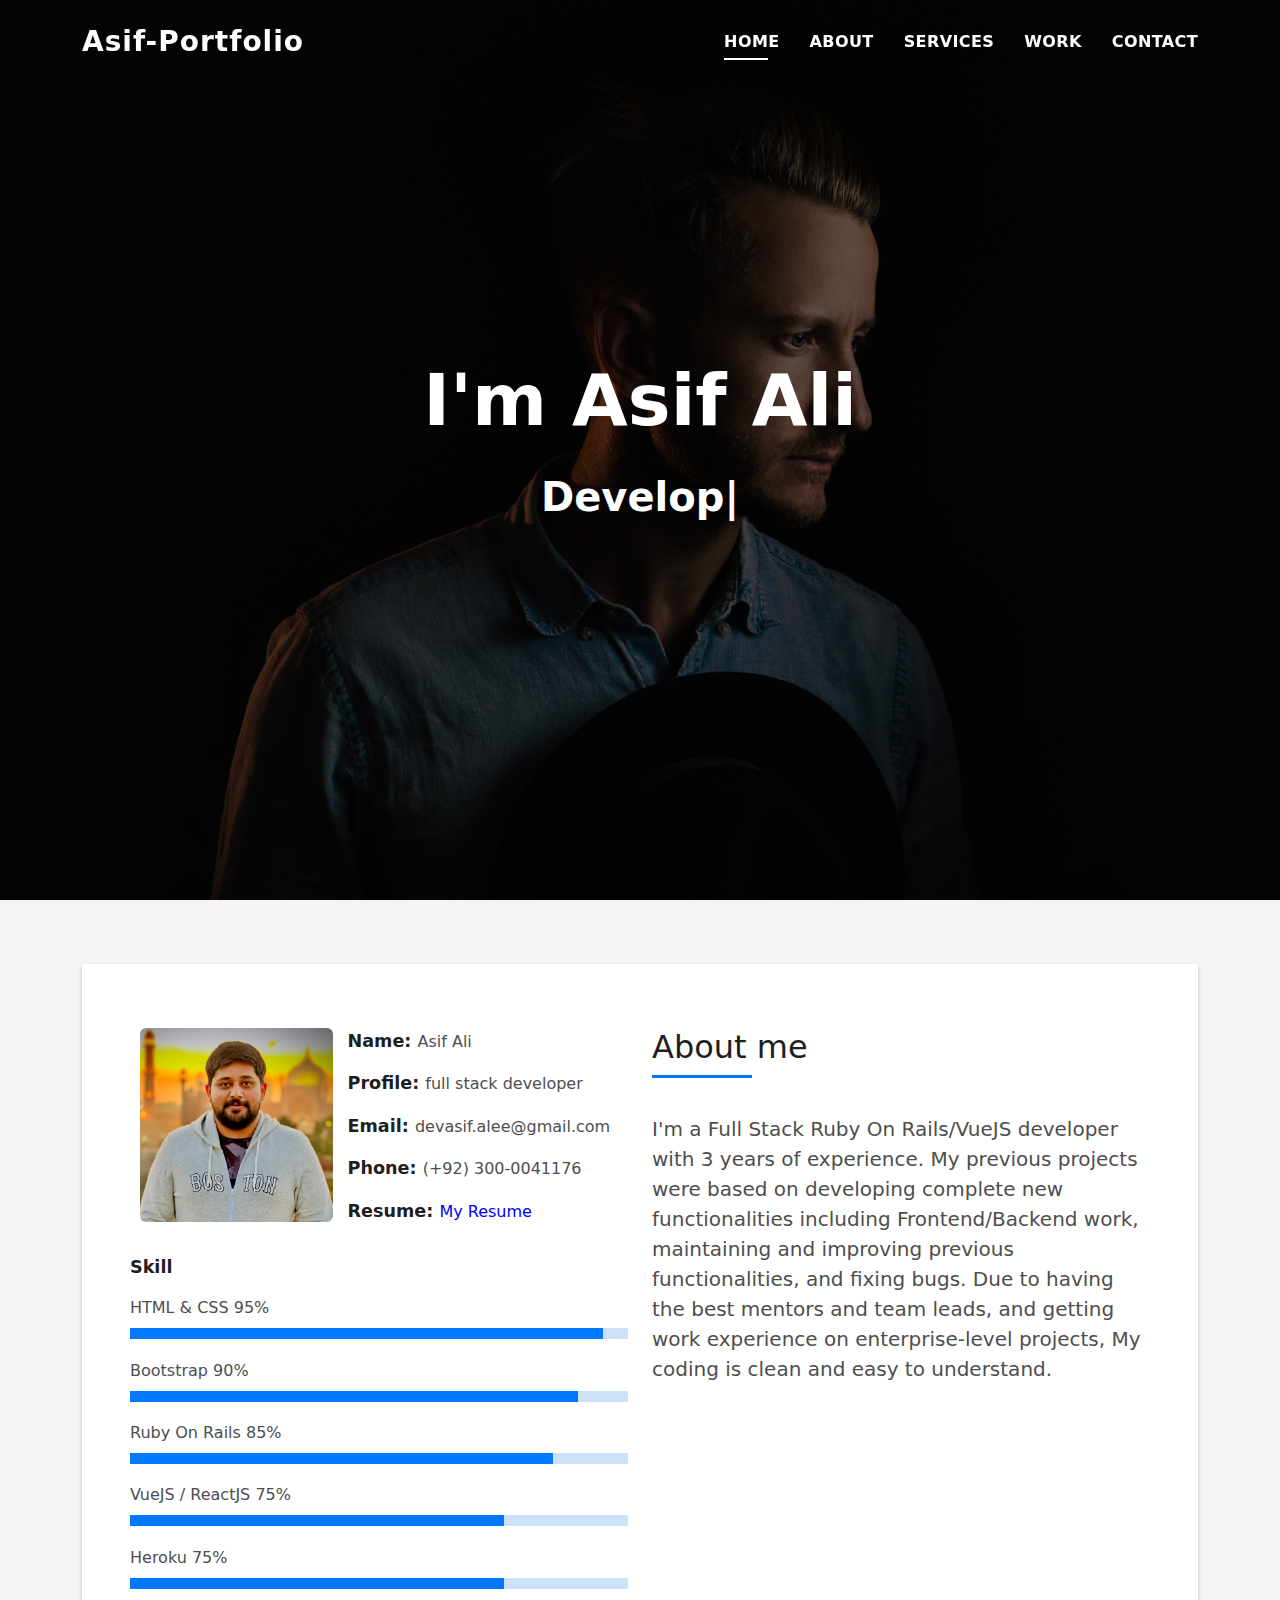
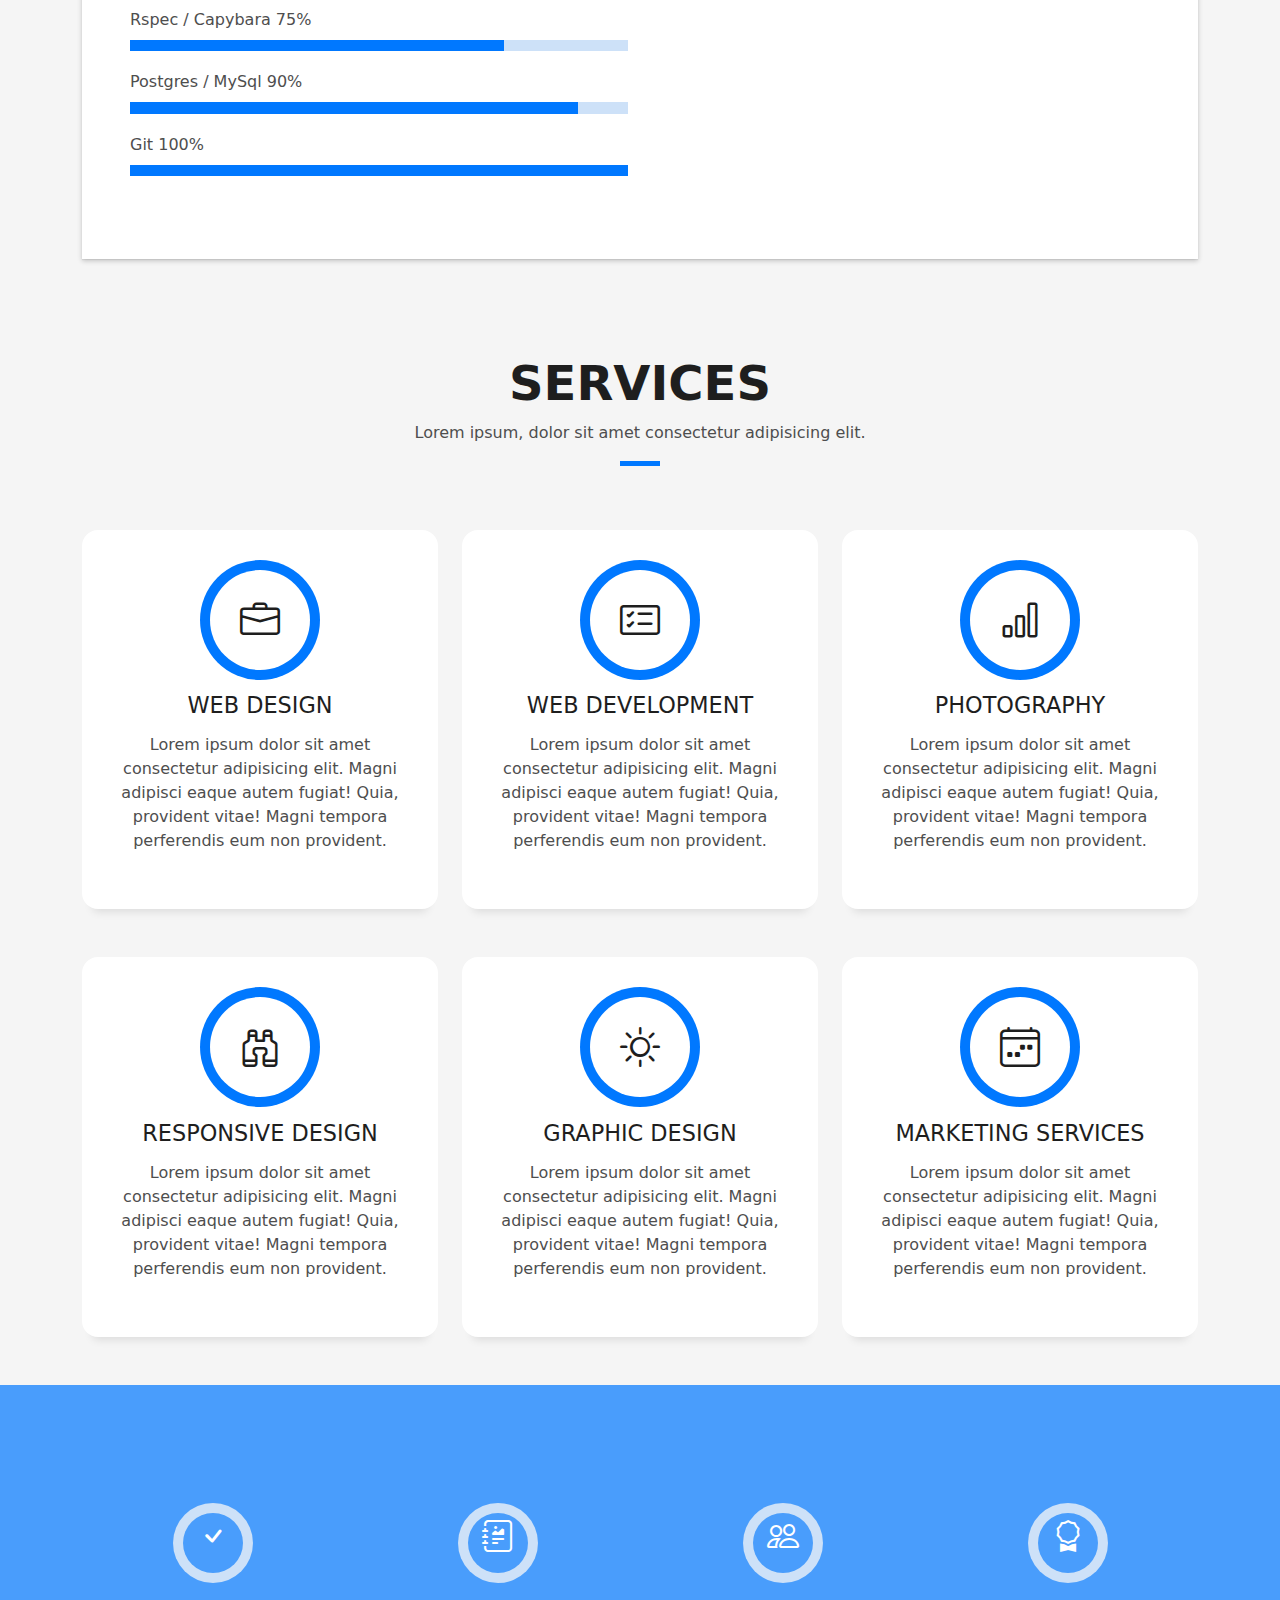
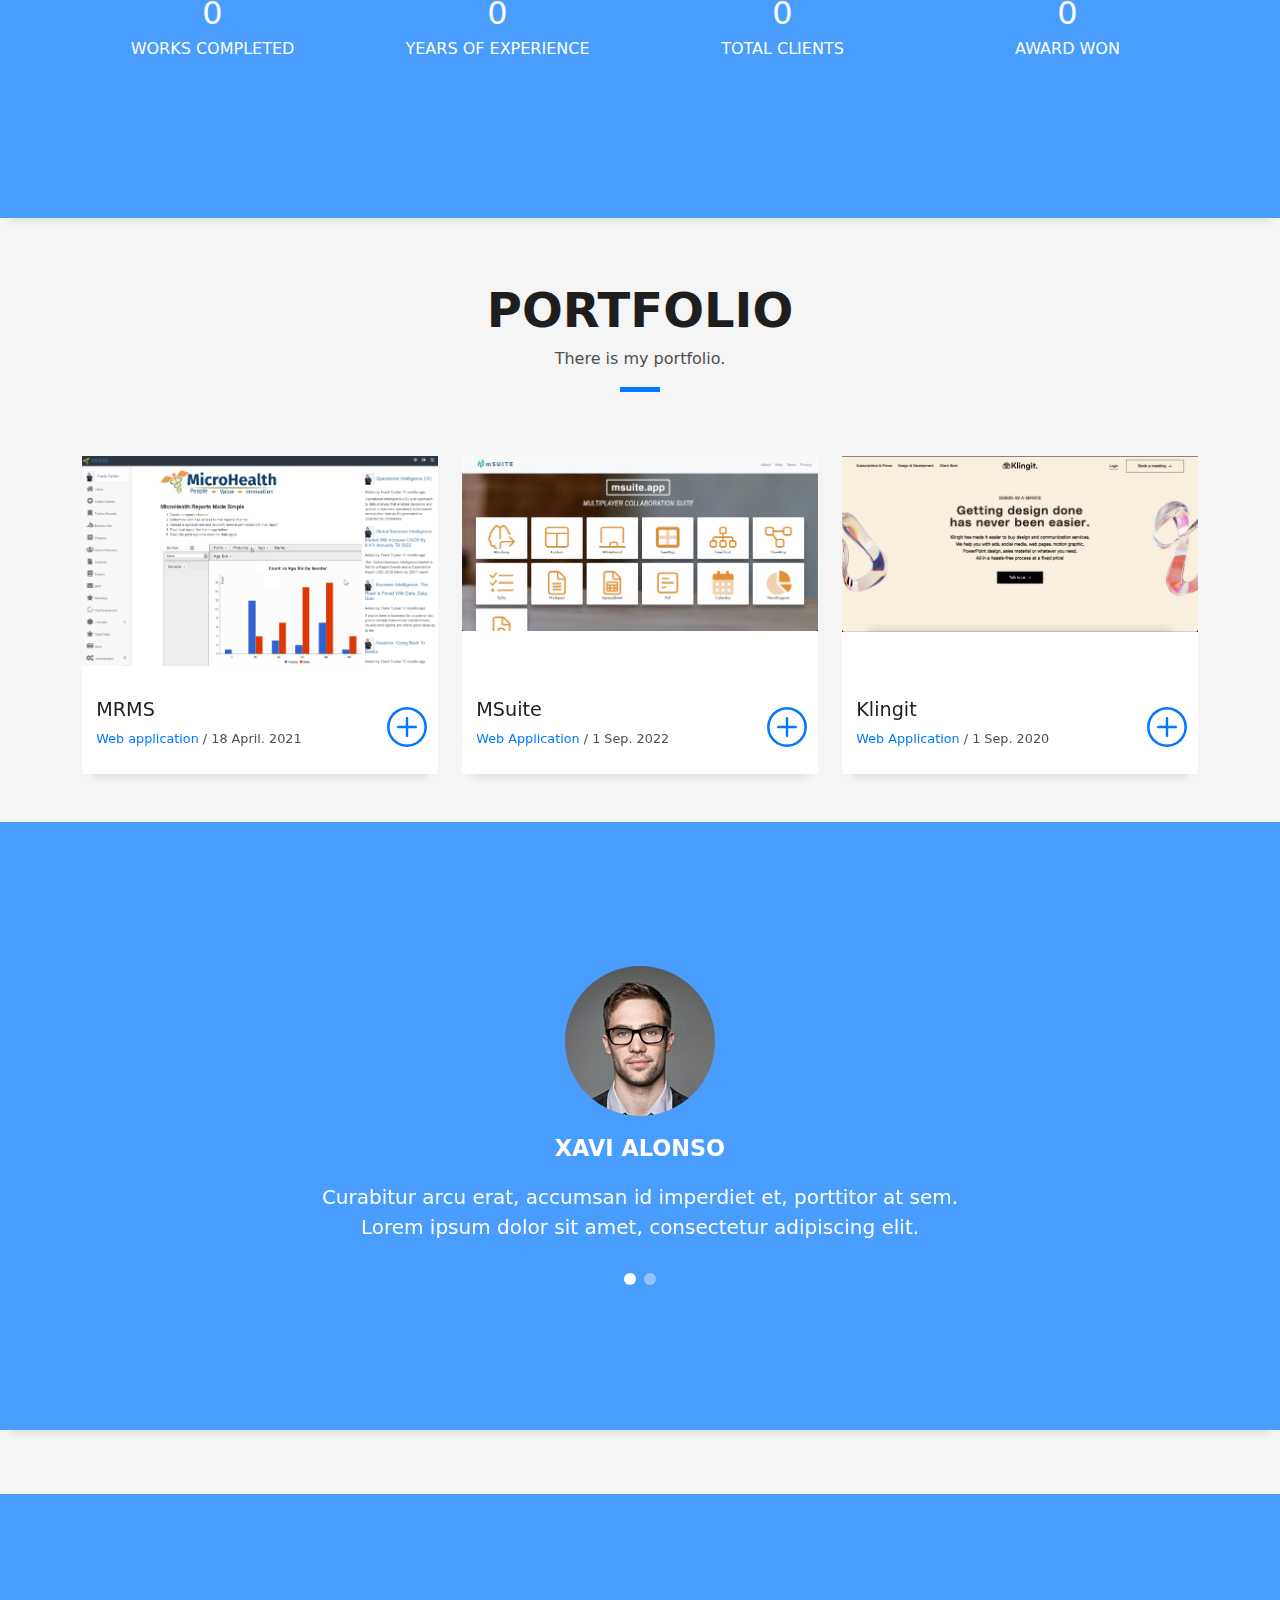
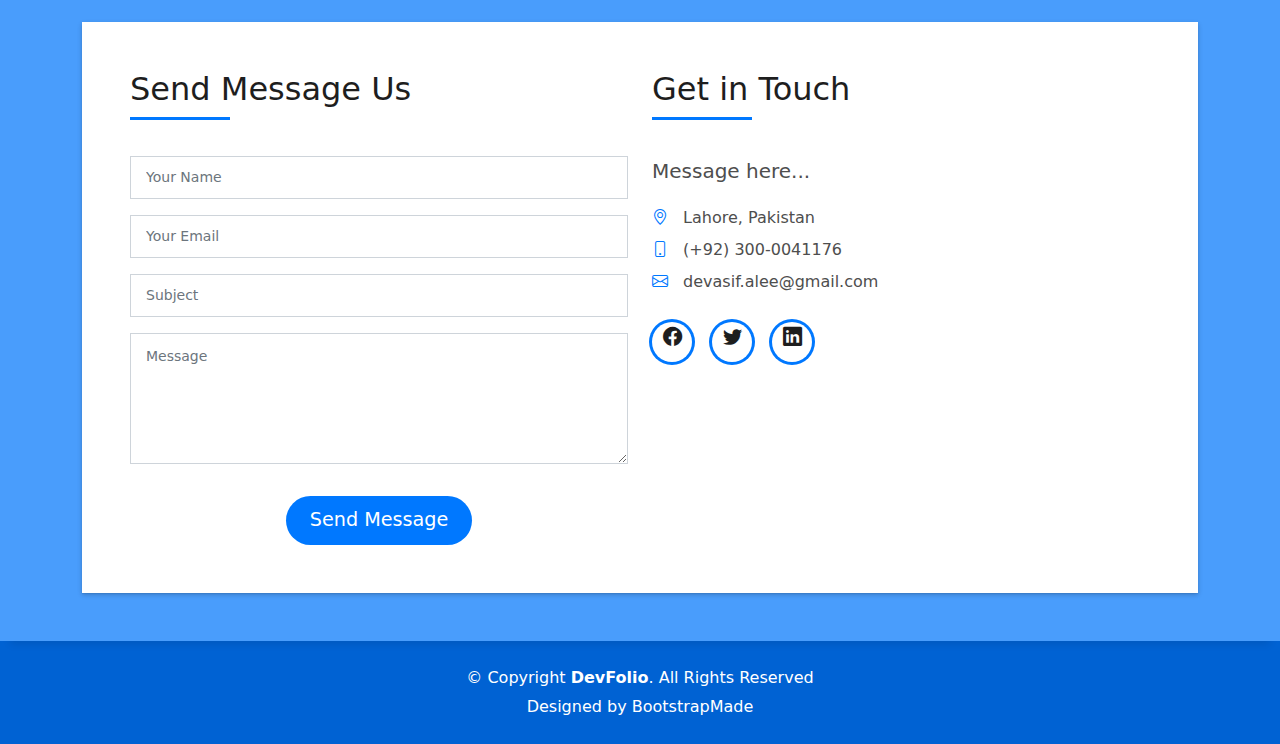
==== commit b2741d89: "Added project" ====
--- a/index.html
+++ b/index.html
@@ -330,9 +330,9 @@
 
           <div class="col-md-4">
             <div class="work-box">
-              <a href="assets/img/mRMS_1.jpg" data-gallery="portfolioGallery" class="portfolio-lightbox">
+              <a href="assets/img/mRMS_1.png" data-gallery="portfolioGallery" class="portfolio-lightbox">
                 <div class="work-img">
-                  <img src="assets/img/mRMS_1.jpg" alt="" class="img-fluid">
+                  <img src="assets/img/mRMS_1.png" alt="" class="img-fluid">
                 </div>
               </a>
               <div class="work-content">
@@ -355,53 +355,57 @@
 
           <div class="col-md-4">
             <div class="work-box">
-              <a href="assets/img/work-2.jpg" data-gallery="portfolioGallery" class="portfolio-lightbox">
+              <a href="assets/img/msuite_home.jpg" data-gallery="portfolioGallery" class="portfolio-lightbox">
                 <div class="work-img">
-                  <img src="assets/img/work-2.jpg" alt="" class="img-fluid">
+                  <img src="assets/img/msuite_home.jpg" alt="" class="img-fluid">
                 </div>
               </a>
               <div class="work-content">
                 <div class="row">
                   <div class="col-sm-8">
-                    <h2 class="w-title">Loreda Cuno Nere</h2>
+                    <h2 class="w-title">MSuite</h2>
                     <div class="w-more">
-                      <span class="w-ctegory">Web Design</span> / <span class="w-date">18 Sep. 2018</span>
+                      <span class="w-ctegory">Web Application</span> / <span class="w-date">1 Sep. 2022</span>
                     </div>
                   </div>
                   <div class="col-sm-4">
                     <div class="w-like">
-                      <a href="portfolio-details.html"> <span class="bi bi-plus-circle"></span></a>
-                    </div>
-                  </div>
-                </div>
-              </div>
-            </div>
-          </div>
+                      <a href="msuite.html"> <span class="bi bi-plus-circle"></span></a>
+                    </div>
+                  </div>
+                </div>
+              </div>
+            </div>
+          </div>
+
+
           <div class="col-md-4">
             <div class="work-box">
-              <a href="assets/img/work-3.jpg" data-gallery="portfolioGallery" class="portfolio-lightbox">
+              <a href="assets/img/klignit.png" data-gallery="portfolioGallery" class="portfolio-lightbox">
                 <div class="work-img">
-                  <img src="assets/img/work-3.jpg" alt="" class="img-fluid">
+                  <img src="assets/img/klignit.png" alt="" class="img-fluid">
                 </div>
               </a>
               <div class="work-content">
                 <div class="row">
                   <div class="col-sm-8">
-                    <h2 class="w-title">Mavrito Lana Dere</h2>
+                    <h2 class="w-title">Klingit</h2>
                     <div class="w-more">
-                      <span class="w-ctegory">Web Design</span> / <span class="w-date">18 Sep. 2018</span>
+                      <span class="w-ctegory">Web Application</span> / <span class="w-date">1 Sep. 2020</span>
                     </div>
                   </div>
                   <div class="col-sm-4">
                     <div class="w-like">
-                      <a href="portfolio-details.html"> <span class="bi bi-plus-circle"></span></a>
-                    </div>
-                  </div>
-                </div>
-              </div>
-            </div>
-          </div>
-          <div class="col-md-4">
+                      <a href="klingit.html"> <span class="bi bi-plus-circle"></span></a>
+                    </div>
+                  </div>
+                </div>
+              </div>
+            </div>
+          </div>
+
+
+          <div class="col-md-4 d-none">
             <div class="work-box">
               <a href="assets/img/work-4.jpg" data-gallery="portfolioGallery" class="portfolio-lightbox">
                 <div class="work-img">
@@ -425,7 +429,7 @@
               </div>
             </div>
           </div>
-          <div class="col-md-4">
+          <div class="col-md-4 d-none">
             <div class="work-box">
               <a href="assets/img/work-5.jpg" data-gallery="portfolioGallery" class="portfolio-lightbox">
                 <div class="work-img">
@@ -449,7 +453,7 @@
               </div>
             </div>
           </div>
-          <div class="col-md-4">
+          <div class="col-md-4 d-none">
             <div class="work-box">
               <a href="assets/img/work-6.jpg" data-gallery="portfolioGallery" class="portfolio-lightbox">
                 <div class="work-img">
@@ -701,23 +705,19 @@
                     </div>
                     <div class="more-info">
                       <p class="lead">
-                        Lorem ipsum dolor sit amet consectetur adipisicing elit. Facilis dolorum dolorem soluta quidem
-                        expedita aperiam aliquid at.
-                        Totam magni ipsum suscipit amet? Autem nemo esse laboriosam ratione nobis
-                        mollitia inventore?
+                        Message here...
                       </p>
                       <ul class="list-ico">
-                        <li><span class="bi bi-geo-alt"></span> 329 WASHINGTON ST BOSTON, MA 02108</li>
-                        <li><span class="bi bi-phone"></span> (617) 557-0089</li>
-                        <li><span class="bi bi-envelope"></span> contact@example.com</li>
+                        <li><span class="bi bi-geo-alt"></span> Lahore, Pakistan</li>
+                        <li><span class="bi bi-phone"></span> (+92) 300-0041176</li>
+                        <li><span class="bi bi-envelope"></span> devasif.alee@gmail.com</li>
                       </ul>
                     </div>
                     <div class="socials">
                       <ul>
-                        <li><a href=""><span class="ico-circle"><i class="bi bi-facebook"></i></span></a></li>
-                        <li><a href=""><span class="ico-circle"><i class="bi bi-instagram"></i></span></a></li>
-                        <li><a href=""><span class="ico-circle"><i class="bi bi-twitter"></i></span></a></li>
-                        <li><a href=""><span class="ico-circle"><i class="bi bi-linkedin"></i></span></a></li>
+                        <li><a href="https://www.facebook.com/raiasifalee/"><span class="ico-circle"><i class="bi bi-facebook"></i></span></a></li>
+                        <li><a href="https://twitter.com/raiasifali92"><span class="ico-circle"><i class="bi bi-twitter"></i></span></a></li>
+                        <li><a href="https://www.linkedin.com/in/raiasifali/"><span class="ico-circle"><i class="bi bi-linkedin"></i></span></a></li>
                       </ul>
                     </div>
                   </div>
--- a/assets/css/style.css
+++ b/assets/css/style.css
@@ -13,7 +13,9 @@
   background-color: #f5f5f5;
   color: #4e4e4e;
 }
-
+.work-img {
+  height: 210px;
+}
 h1,
 h2,
 h3,
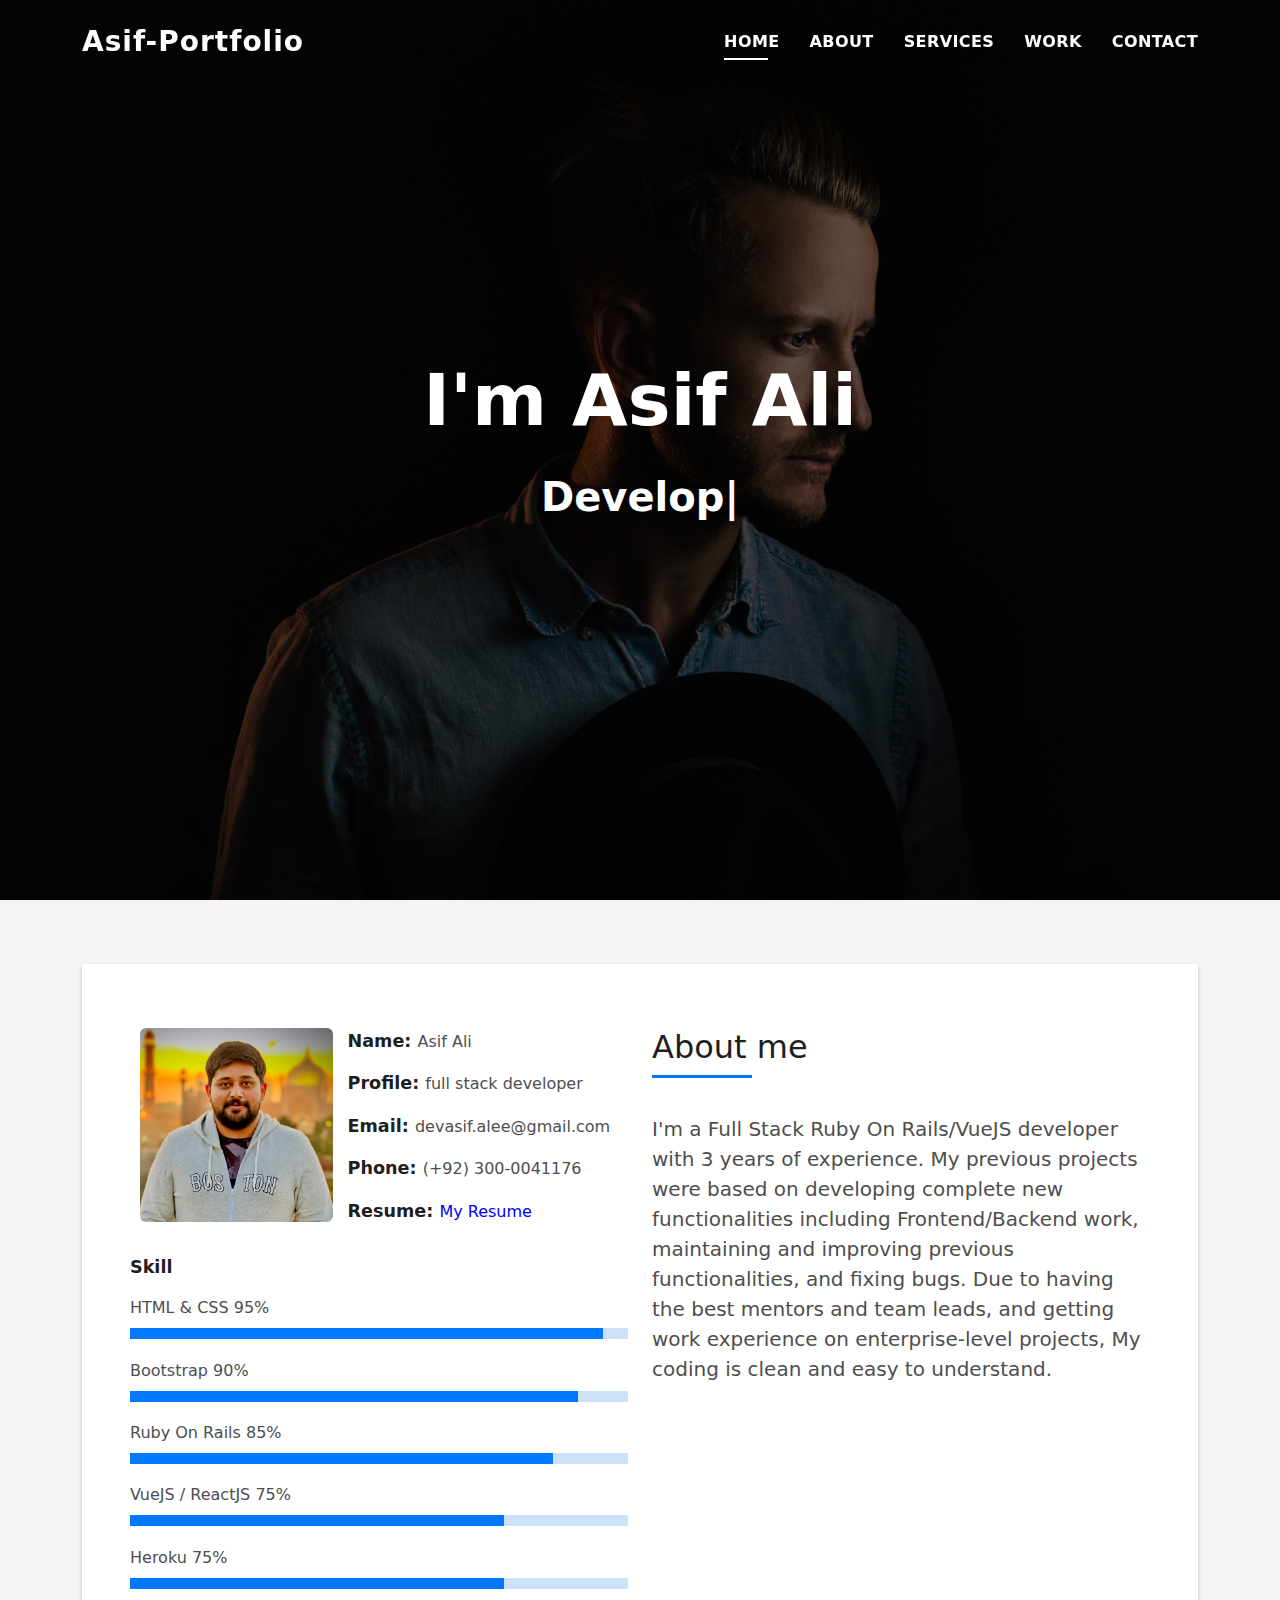
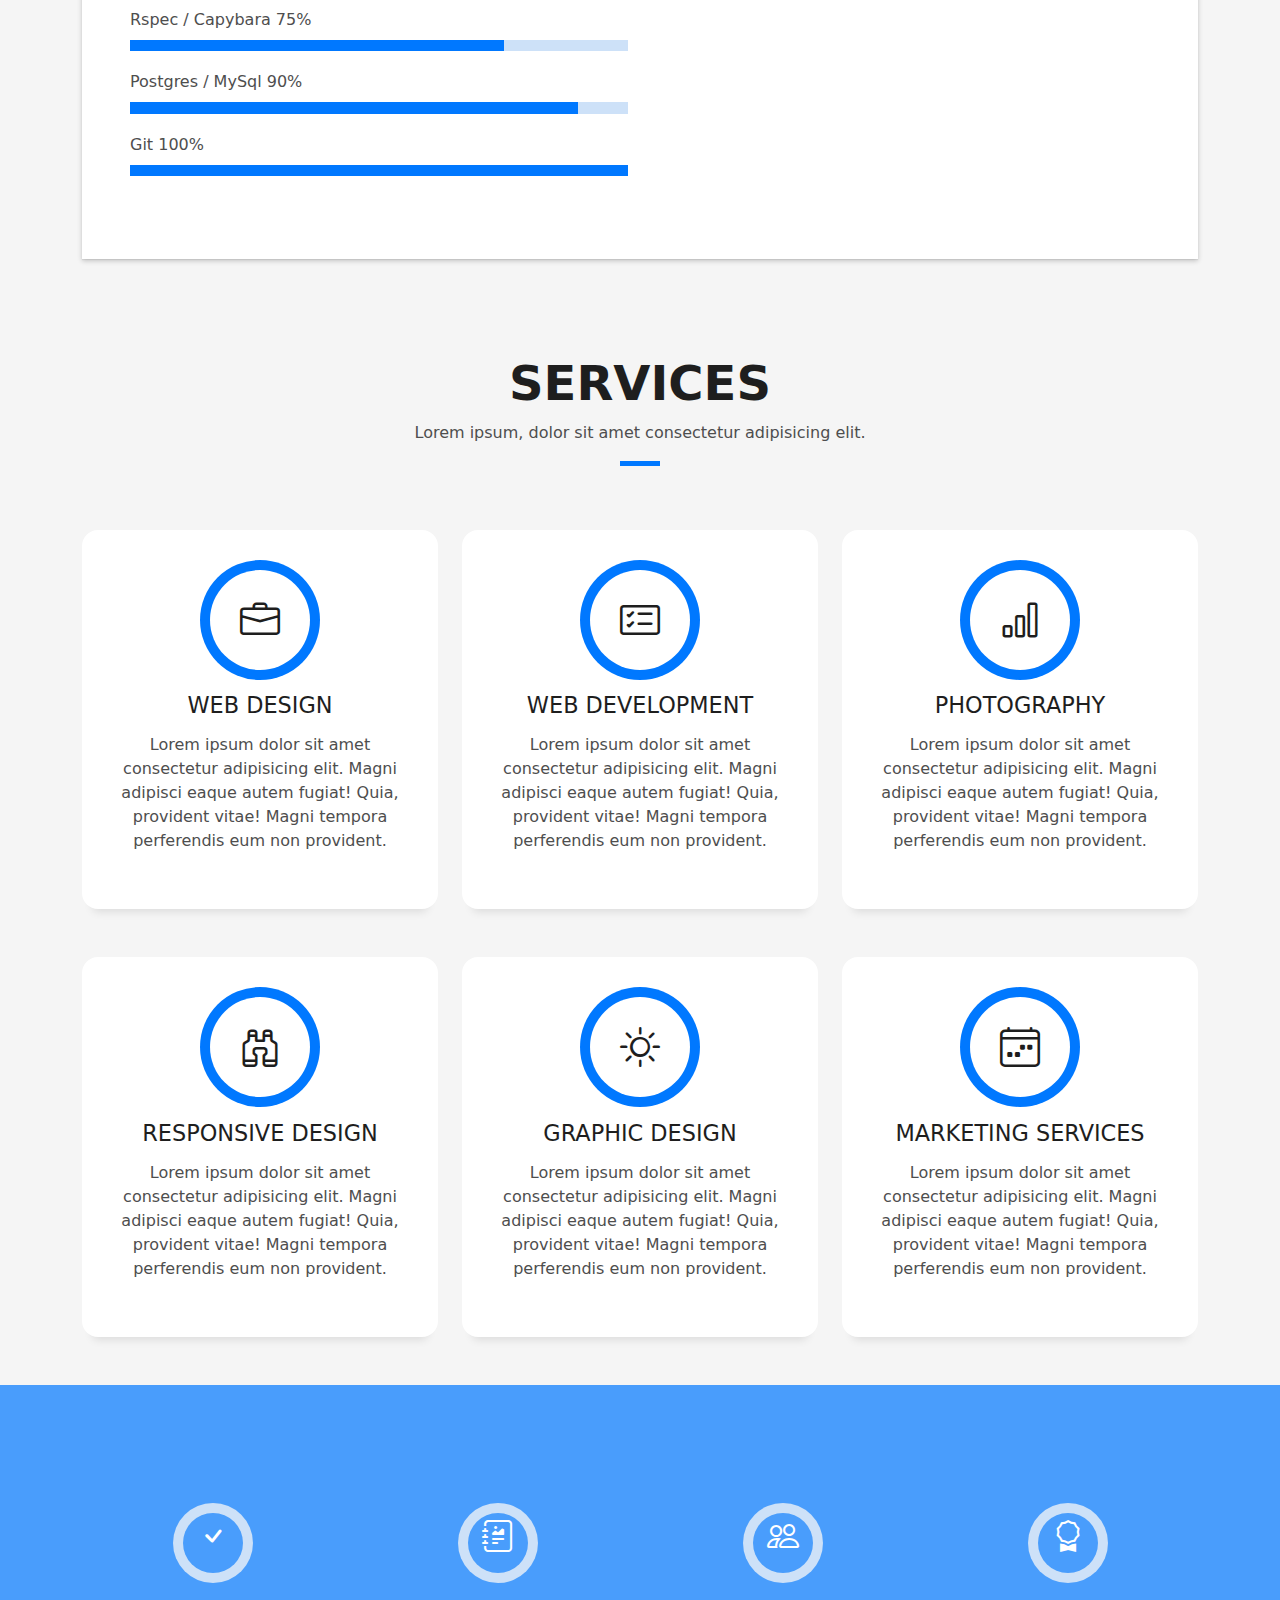
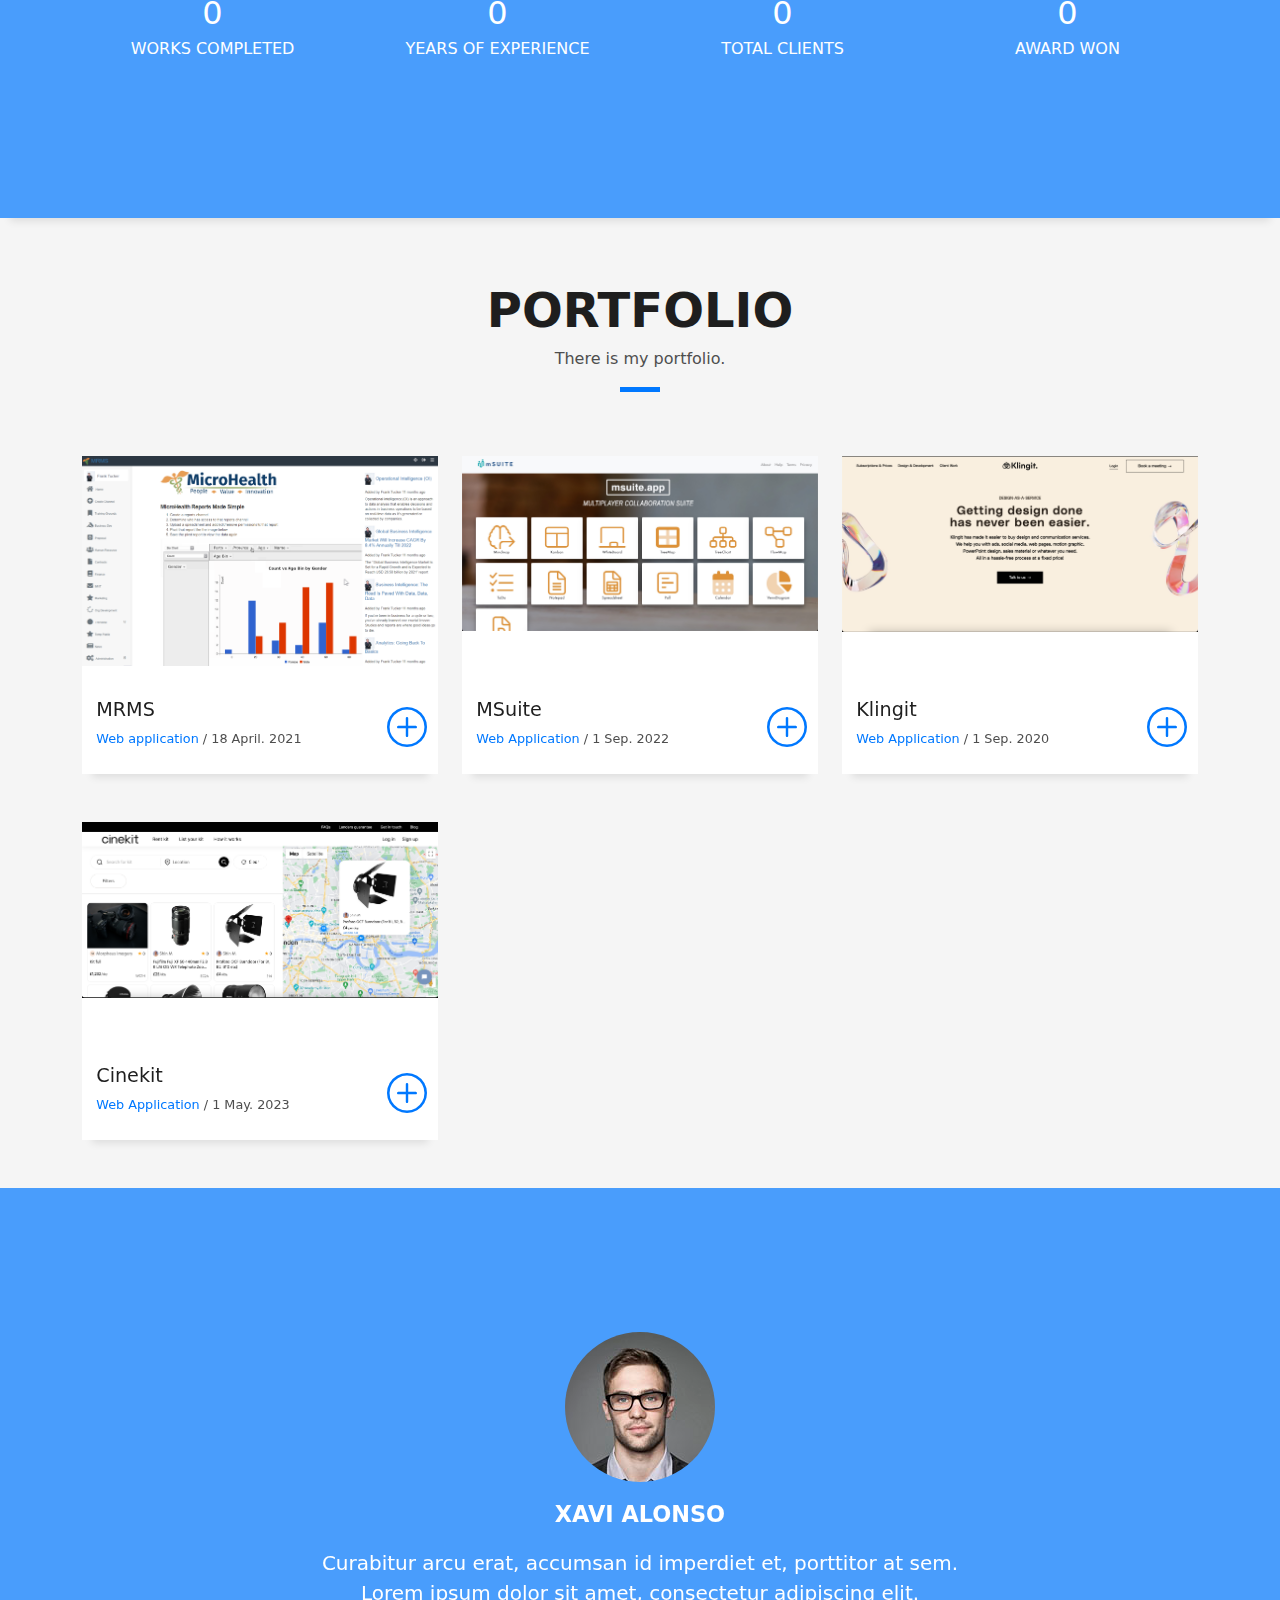
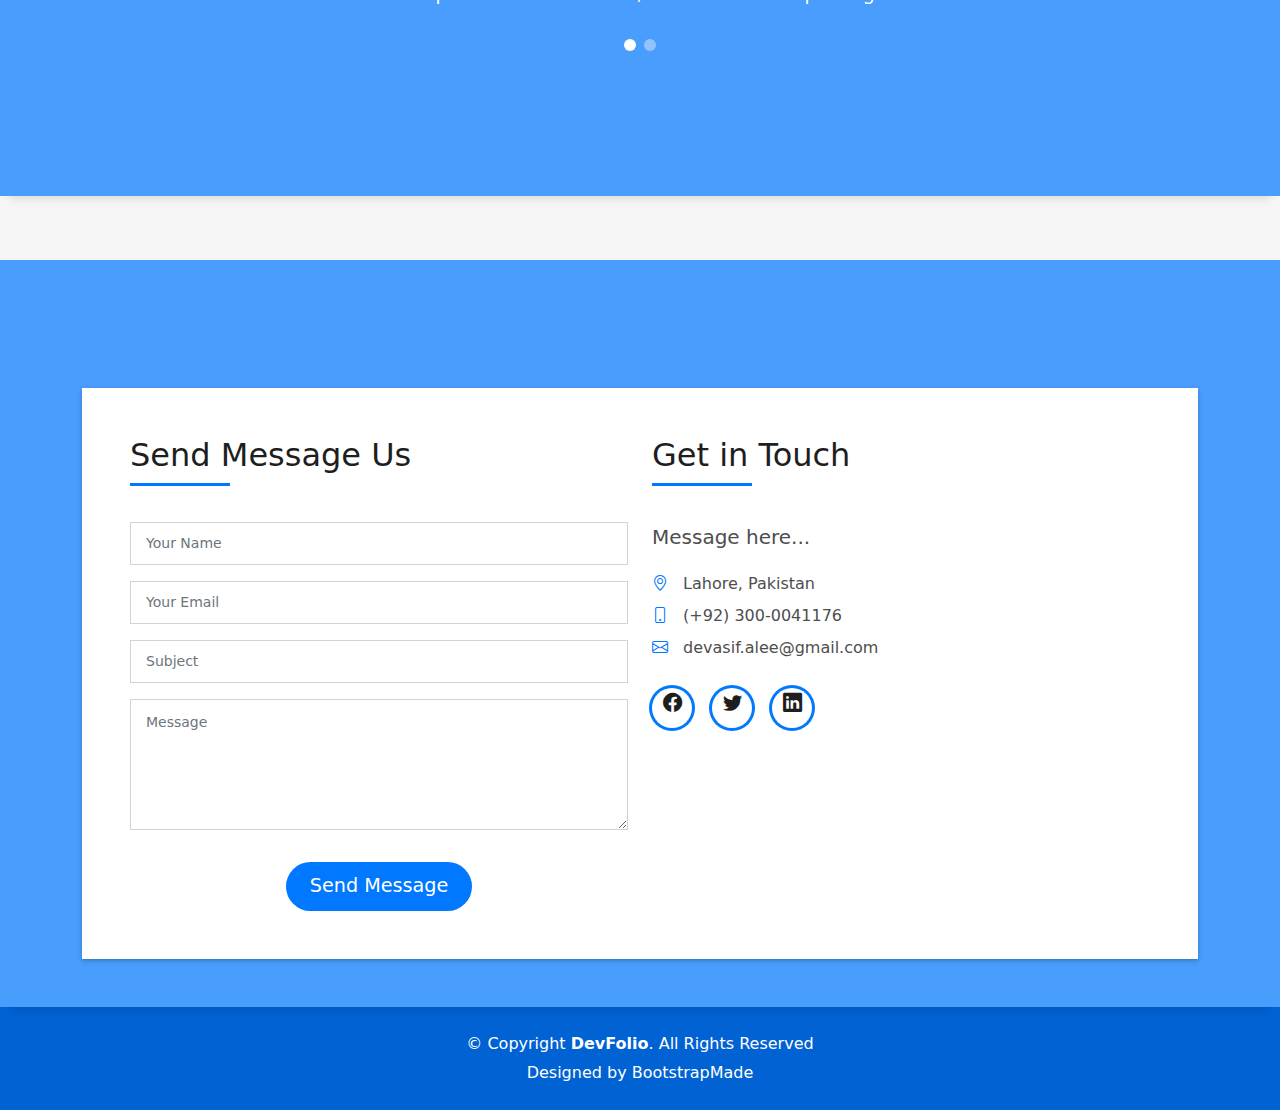
==== commit 5eabfe31: "Added portfolio cinekit" ====
--- a/index.html
+++ b/index.html
@@ -405,30 +405,32 @@
           </div>
 
 
-          <div class="col-md-4 d-none">
+          <div class="col-md-4">
             <div class="work-box">
-              <a href="assets/img/work-4.jpg" data-gallery="portfolioGallery" class="portfolio-lightbox">
+              <a href="assets/img/cinekit.png" data-gallery="portfolioGallery" class="portfolio-lightbox">
                 <div class="work-img">
-                  <img src="assets/img/work-4.jpg" alt="" class="img-fluid">
+                  <img src="assets/img/cinekit.png" alt="" class="img-fluid">
                 </div>
               </a>
               <div class="work-content">
                 <div class="row">
                   <div class="col-sm-8">
-                    <h2 class="w-title">Bindo Laro Cado</h2>
+                    <h2 class="w-title">Cinekit</h2>
                     <div class="w-more">
-                      <span class="w-ctegory">Web Design</span> / <span class="w-date">18 Sep. 2018</span>
+                      <span class="w-ctegory">Web Application</span> / <span class="w-date">1 May. 2023</span>
                     </div>
                   </div>
                   <div class="col-sm-4">
                     <div class="w-like">
-                      <a href="portfolio-details.html"> <span class="bi bi-plus-circle"></span></a>
-                    </div>
-                  </div>
-                </div>
-              </div>
-            </div>
-          </div>
+                      <a href="cinekit.html"> <span class="bi bi-plus-circle"></span></a>
+                    </div>
+                  </div>
+                </div>
+              </div>
+            </div>
+          </div>
+
+
           <div class="col-md-4 d-none">
             <div class="work-box">
               <a href="assets/img/work-5.jpg" data-gallery="portfolioGallery" class="portfolio-lightbox">
@@ -453,6 +455,8 @@
               </div>
             </div>
           </div>
+
+          
           <div class="col-md-4 d-none">
             <div class="work-box">
               <a href="assets/img/work-6.jpg" data-gallery="portfolioGallery" class="portfolio-lightbox">
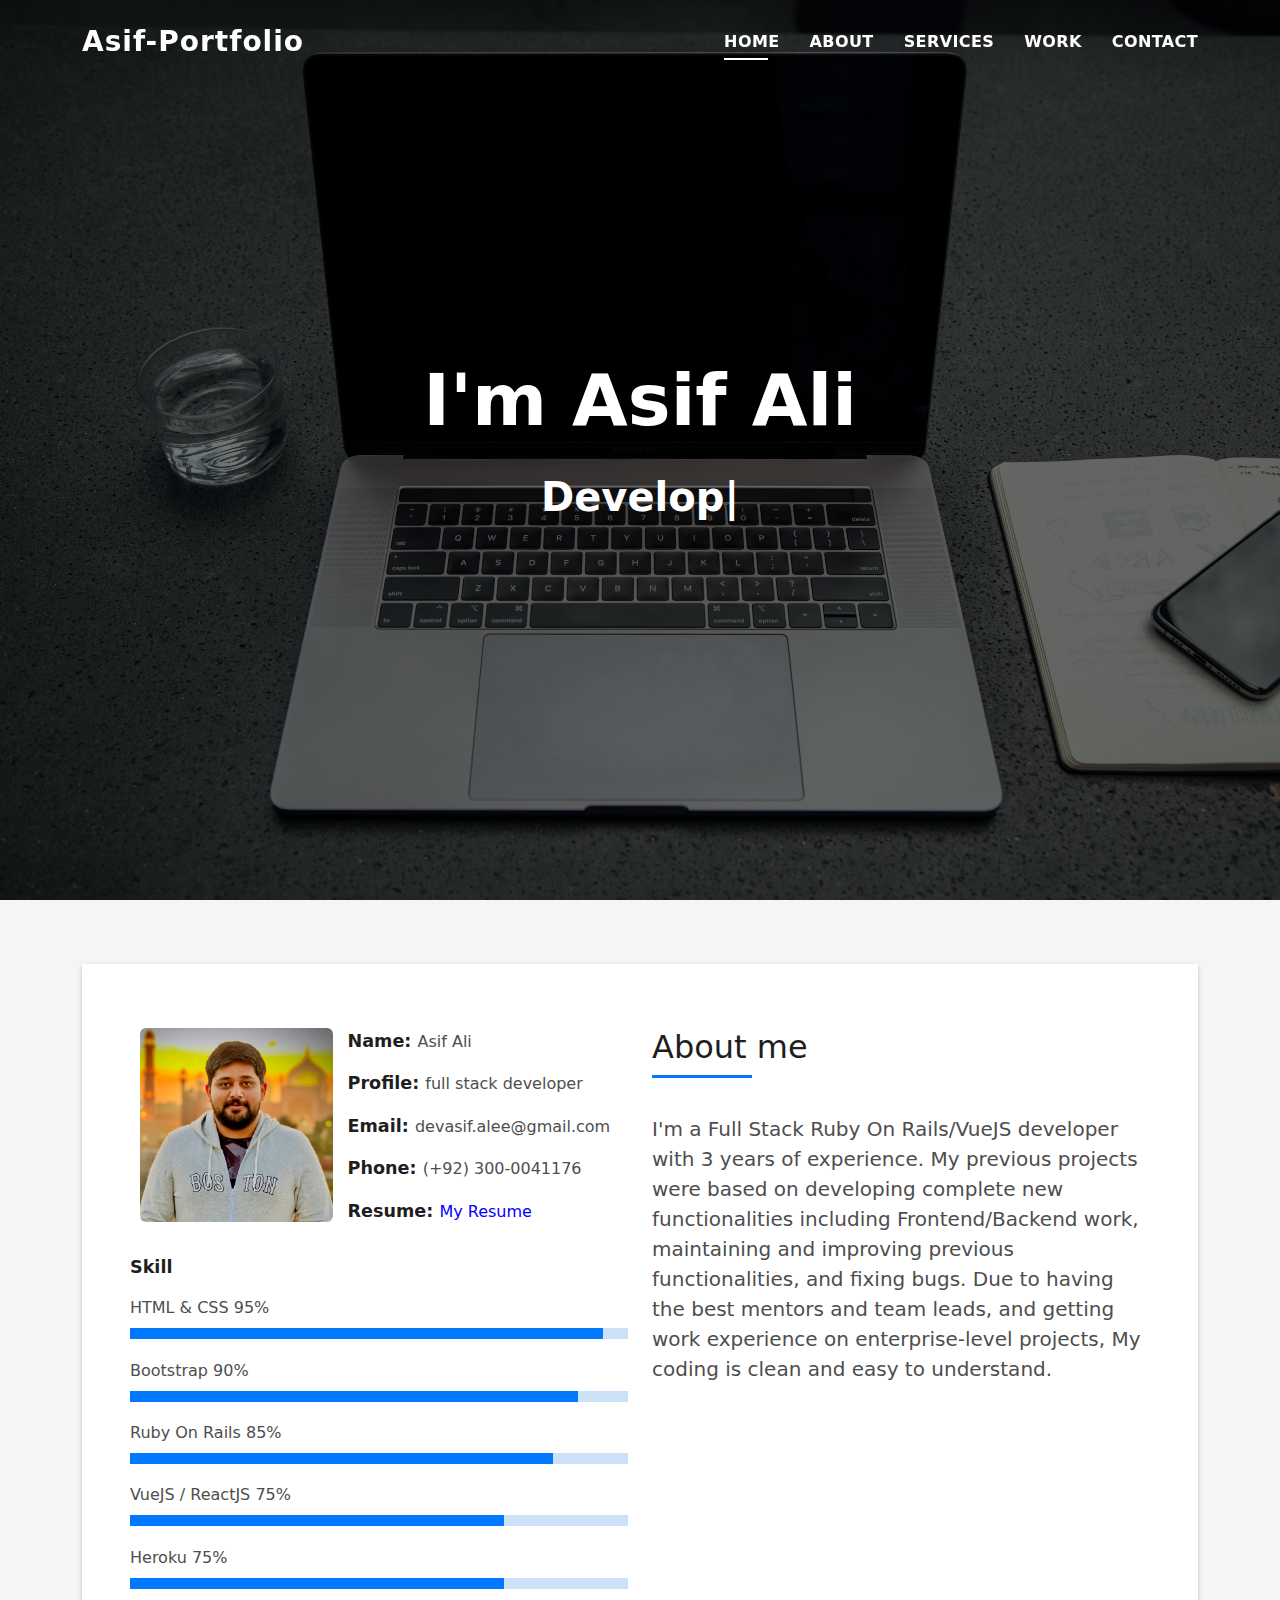
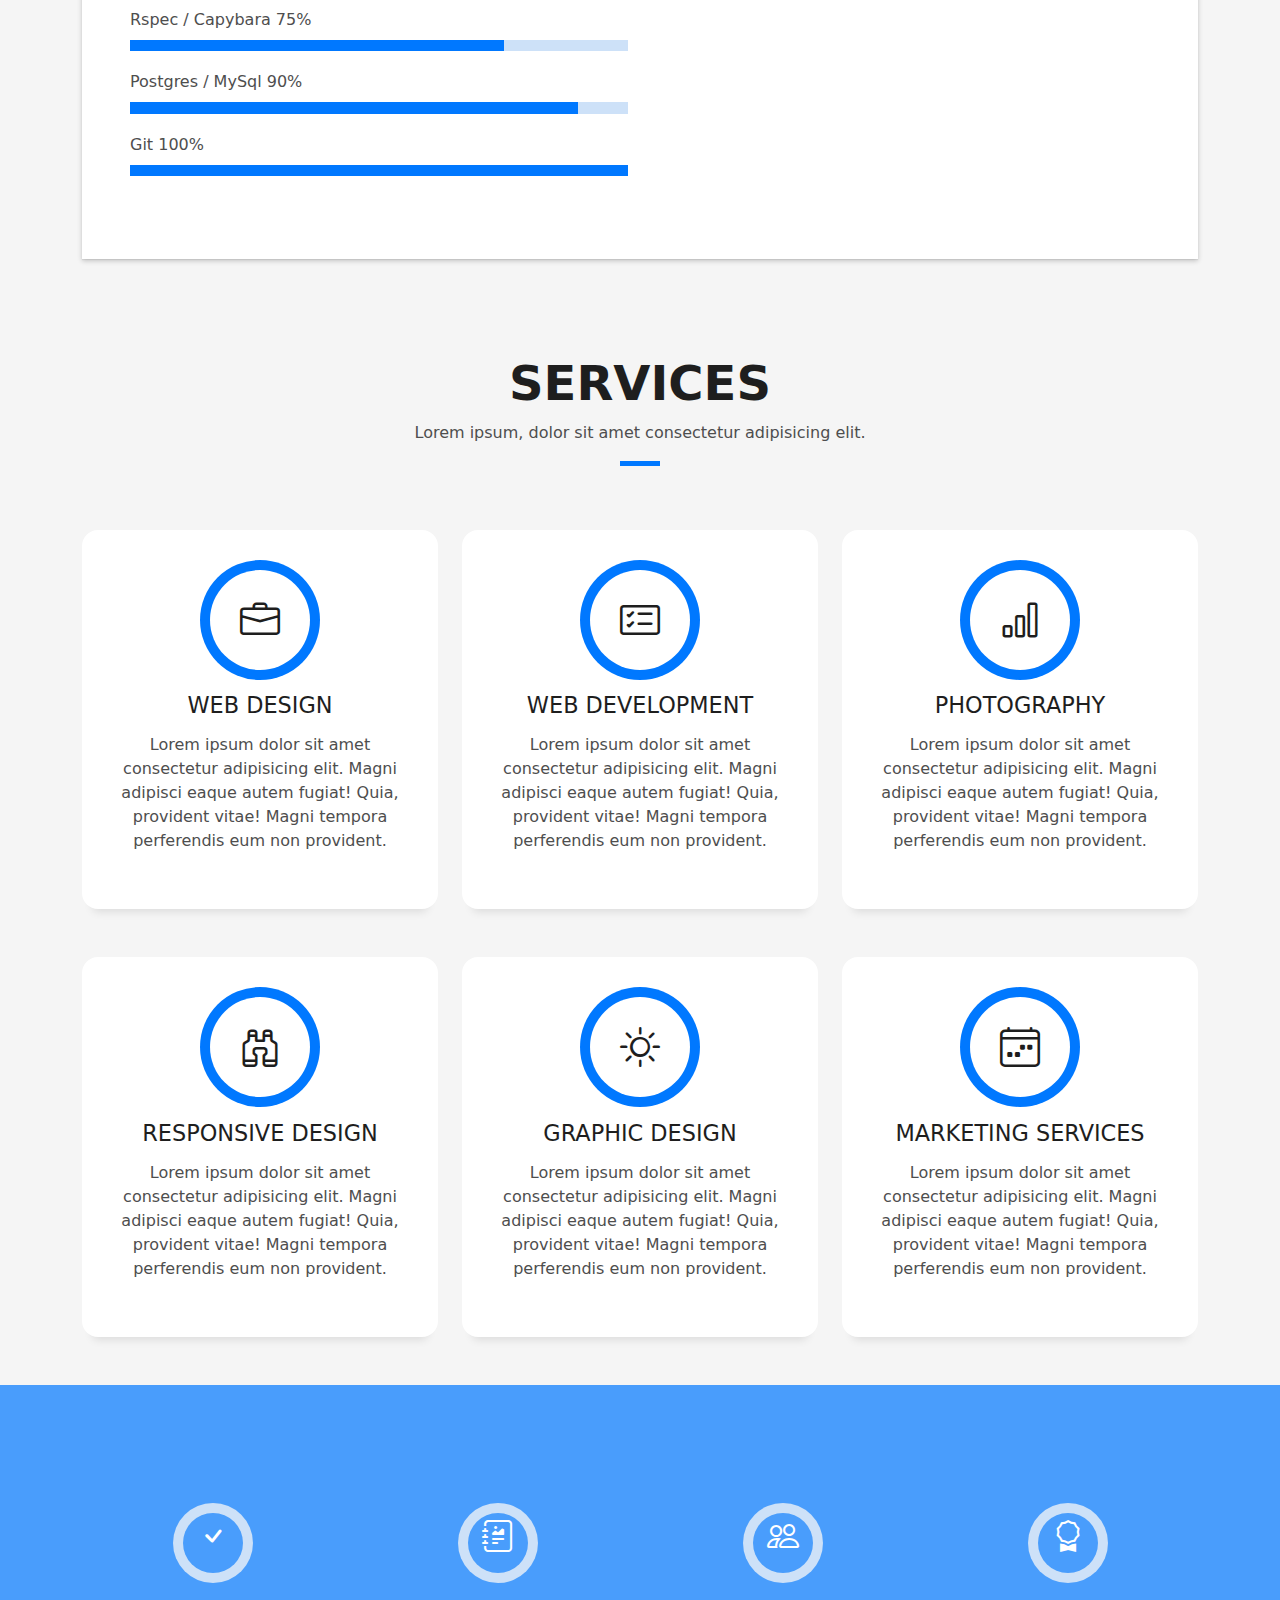
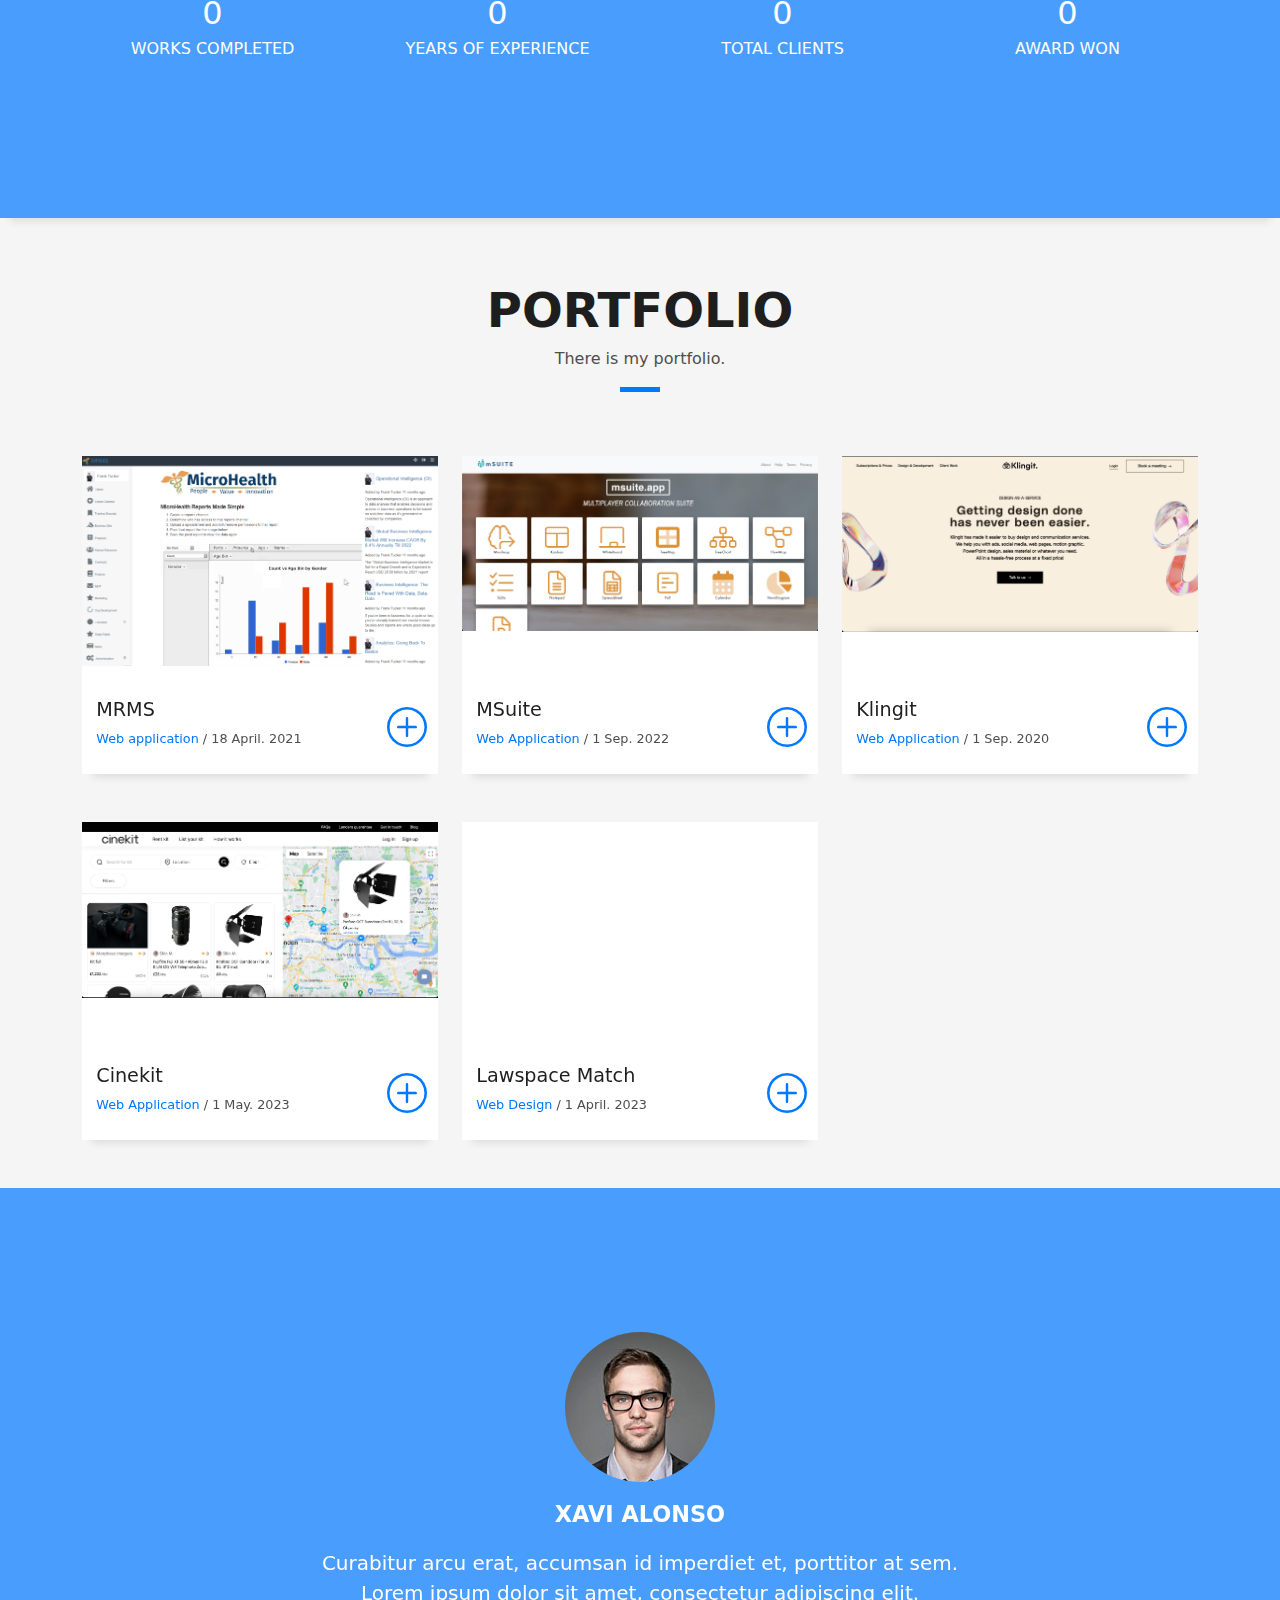
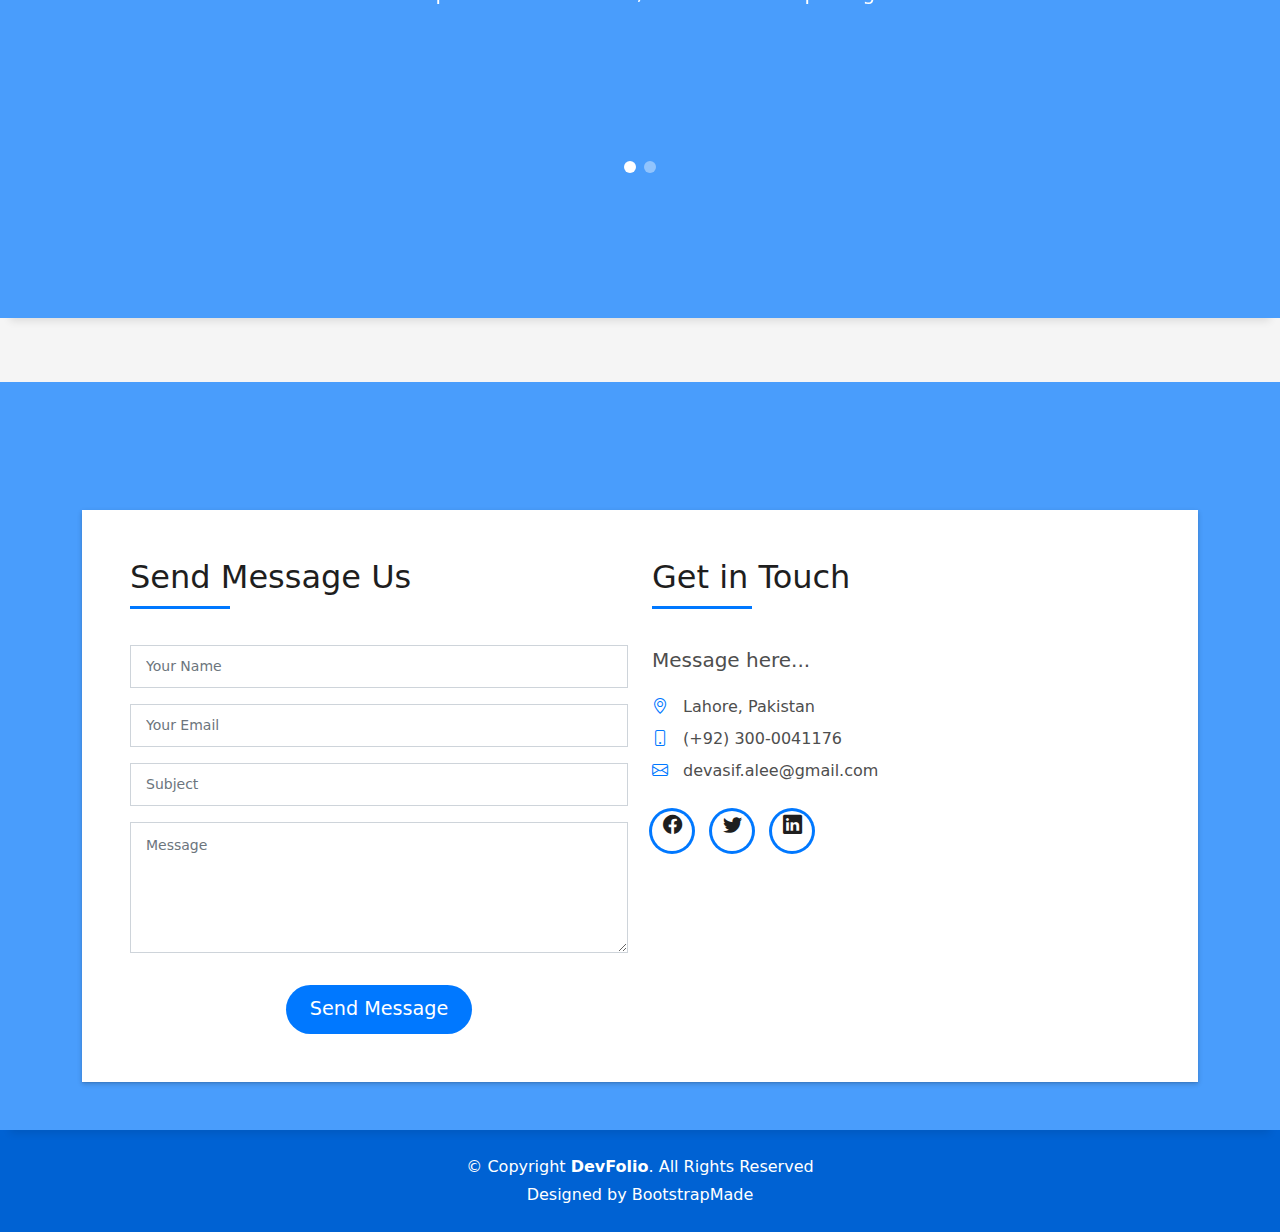
==== commit ad14b4f1: "Added portfolio lawspace" ====
--- a/index.html
+++ b/index.html
@@ -431,24 +431,24 @@
           </div>
 
 
-          <div class="col-md-4 d-none">
+          <div class="col-md-4">
             <div class="work-box">
-              <a href="assets/img/work-5.jpg" data-gallery="portfolioGallery" class="portfolio-lightbox">
+              <a href="assets/img/lawspace.png" data-gallery="portfolioGallery" class="portfolio-lightbox">
                 <div class="work-img">
-                  <img src="assets/img/work-5.jpg" alt="" class="img-fluid">
+                  <img src="assets/img/lawspace.png" alt="" class="img-fluid">
                 </div>
               </a>
               <div class="work-content">
                 <div class="row">
                   <div class="col-sm-8">
-                    <h2 class="w-title">Studio Lena Mado</h2>
+                    <h2 class="w-title">Lawspace Match</h2>
                     <div class="w-more">
-                      <span class="w-ctegory">Web Design</span> / <span class="w-date">18 Sep. 2018</span>
+                      <span class="w-ctegory">Web Design</span> / <span class="w-date">1 April. 2023</span>
                     </div>
                   </div>
                   <div class="col-sm-4">
                     <div class="w-like">
-                      <a href="portfolio-details.html"> <span class="bi bi-plus-circle"></span></a>
+                      <a href="lawspace-match.html"> <span class="bi bi-plus-circle"></span></a>
                     </div>
                   </div>
                 </div>
--- a/assets/css/style.css
+++ b/assets/css/style.css
@@ -23,6 +23,9 @@
 h5,
 h6 {
   color: #1e1e1e;
+}
+.swiper-wrapper{
+  height: 430px;
 }
 
 a {
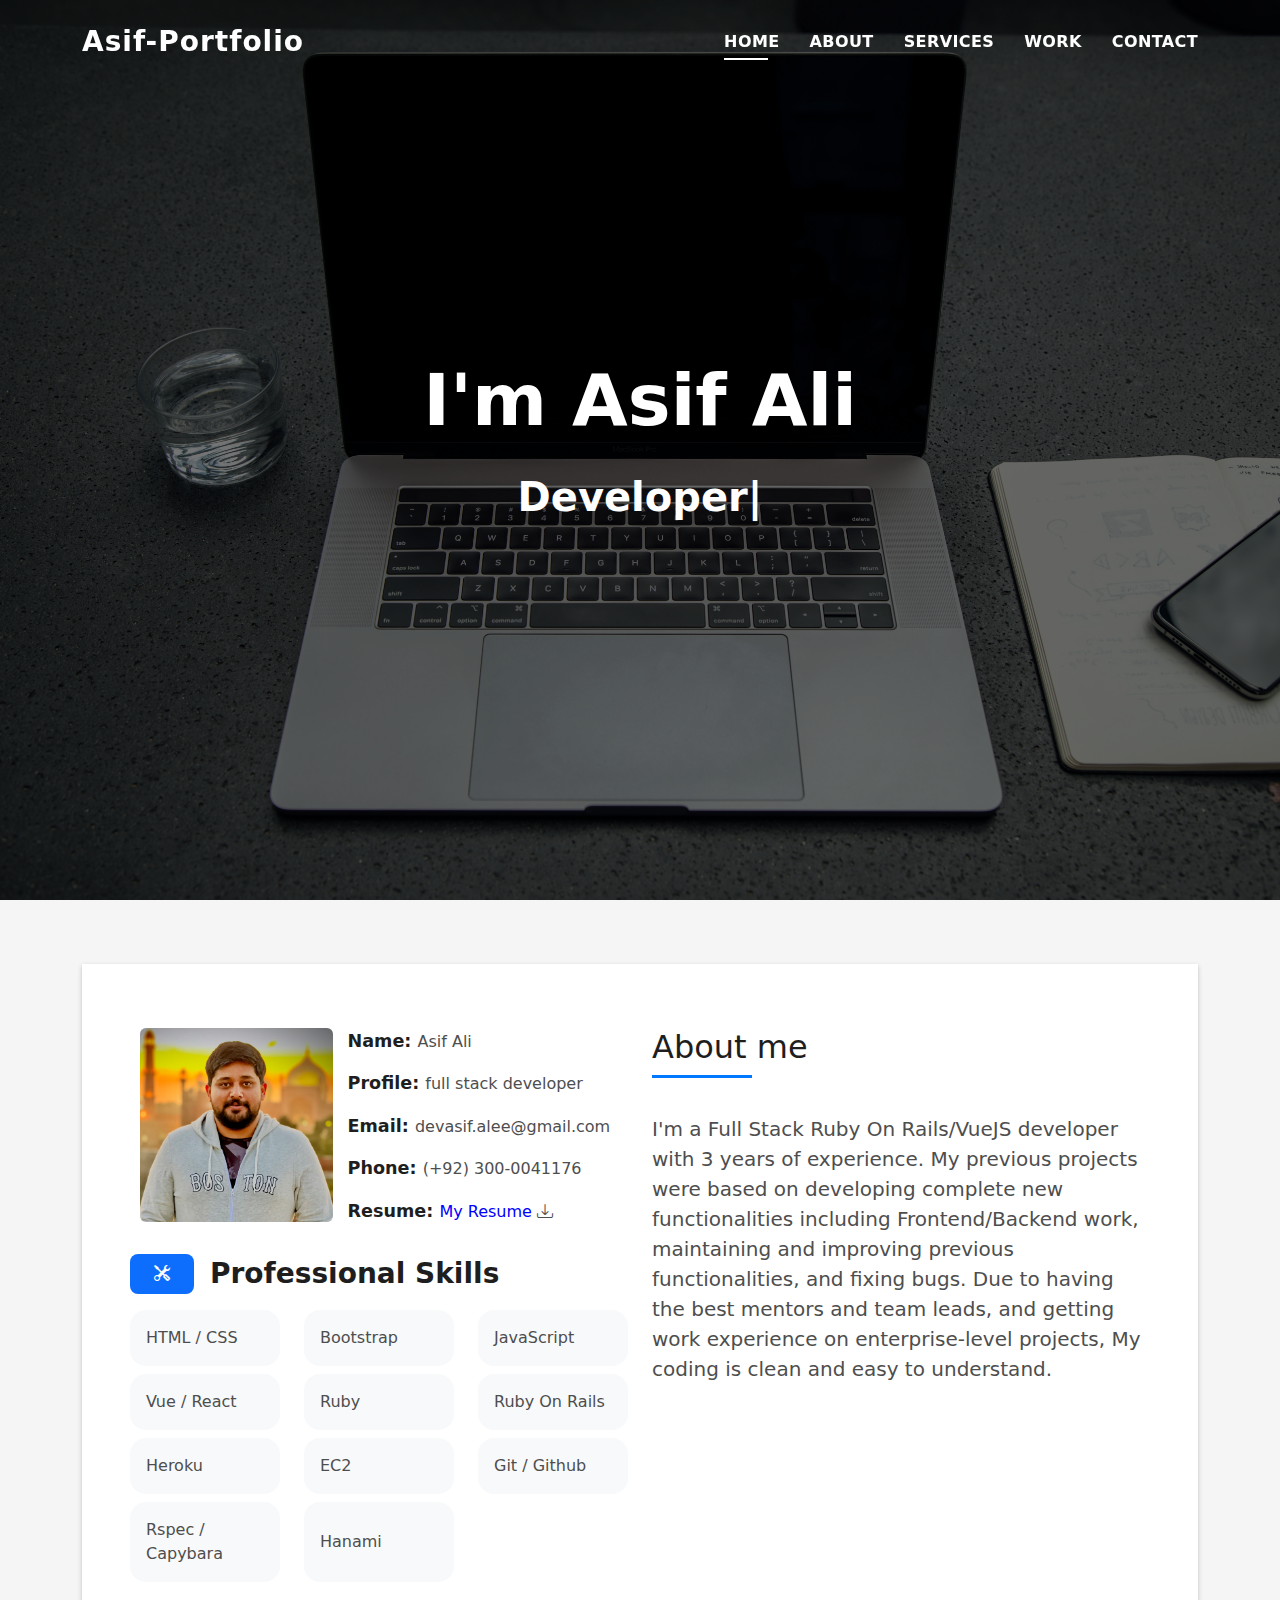
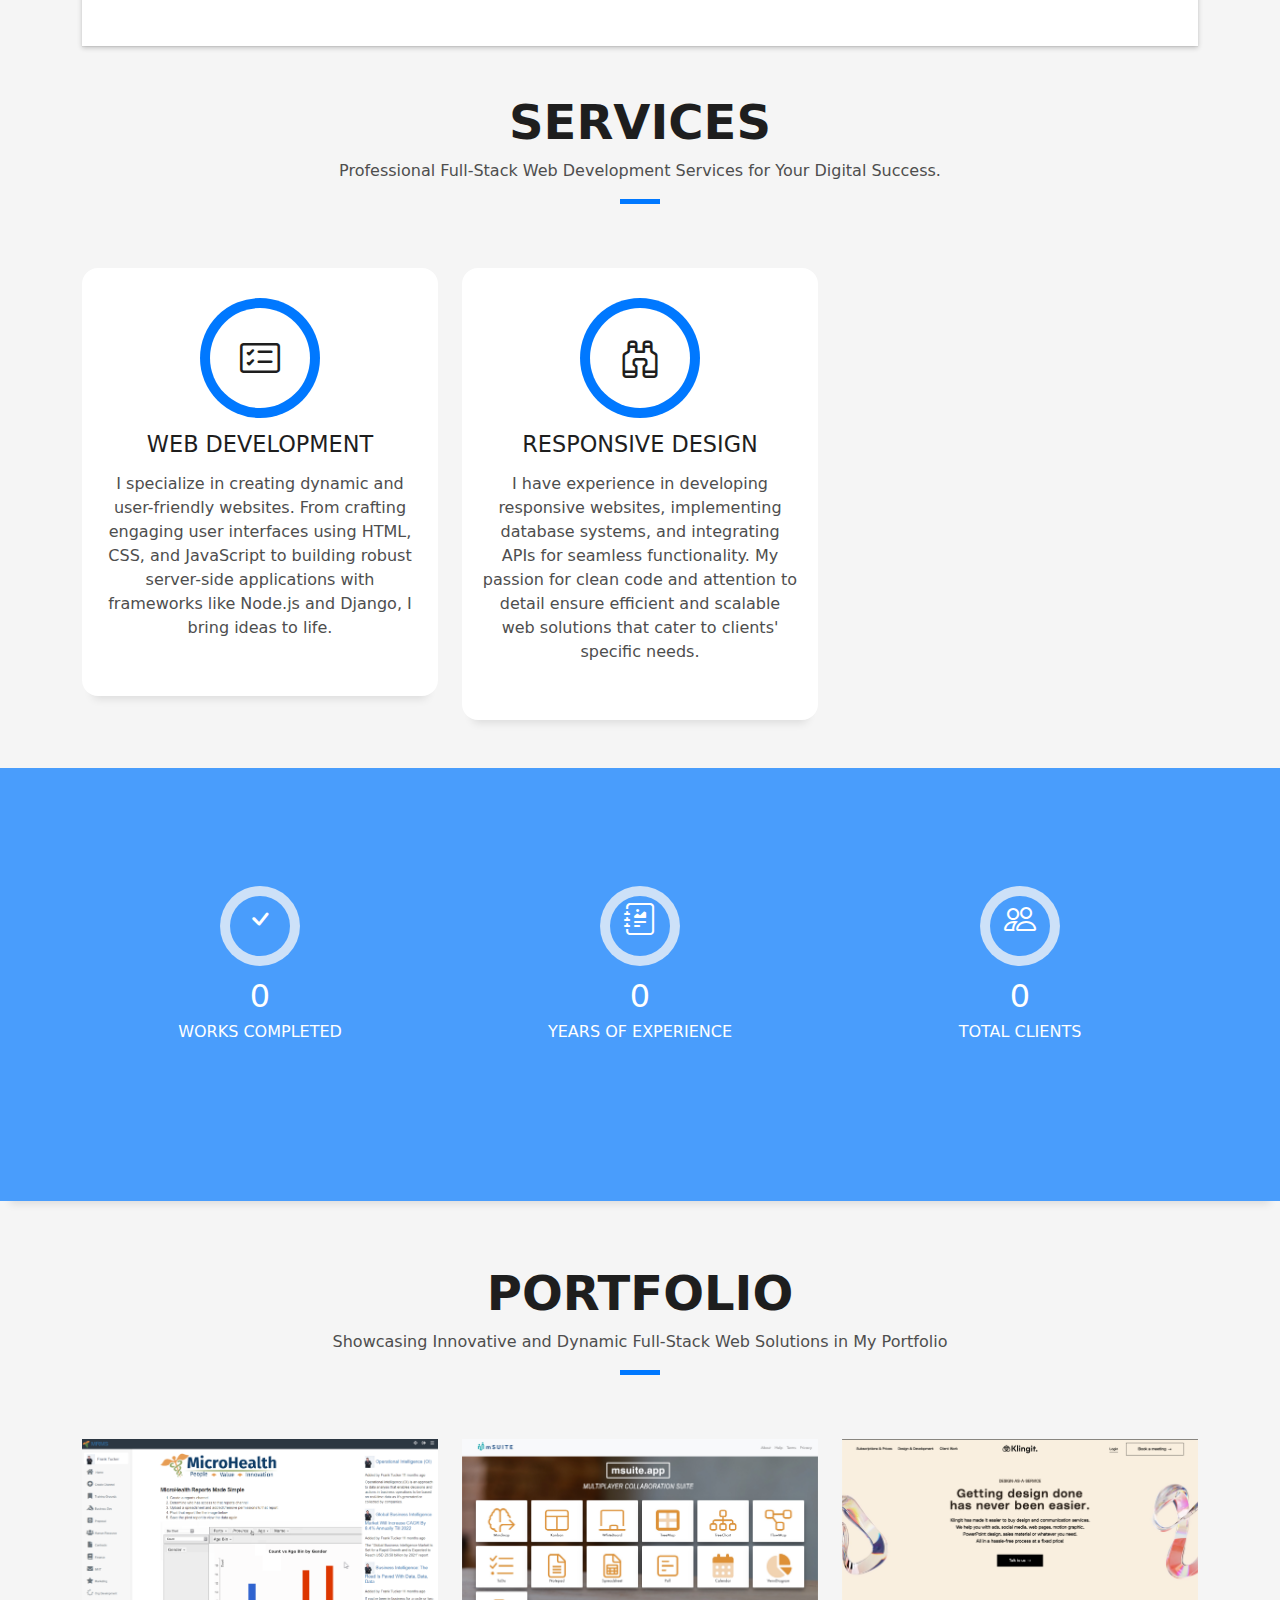
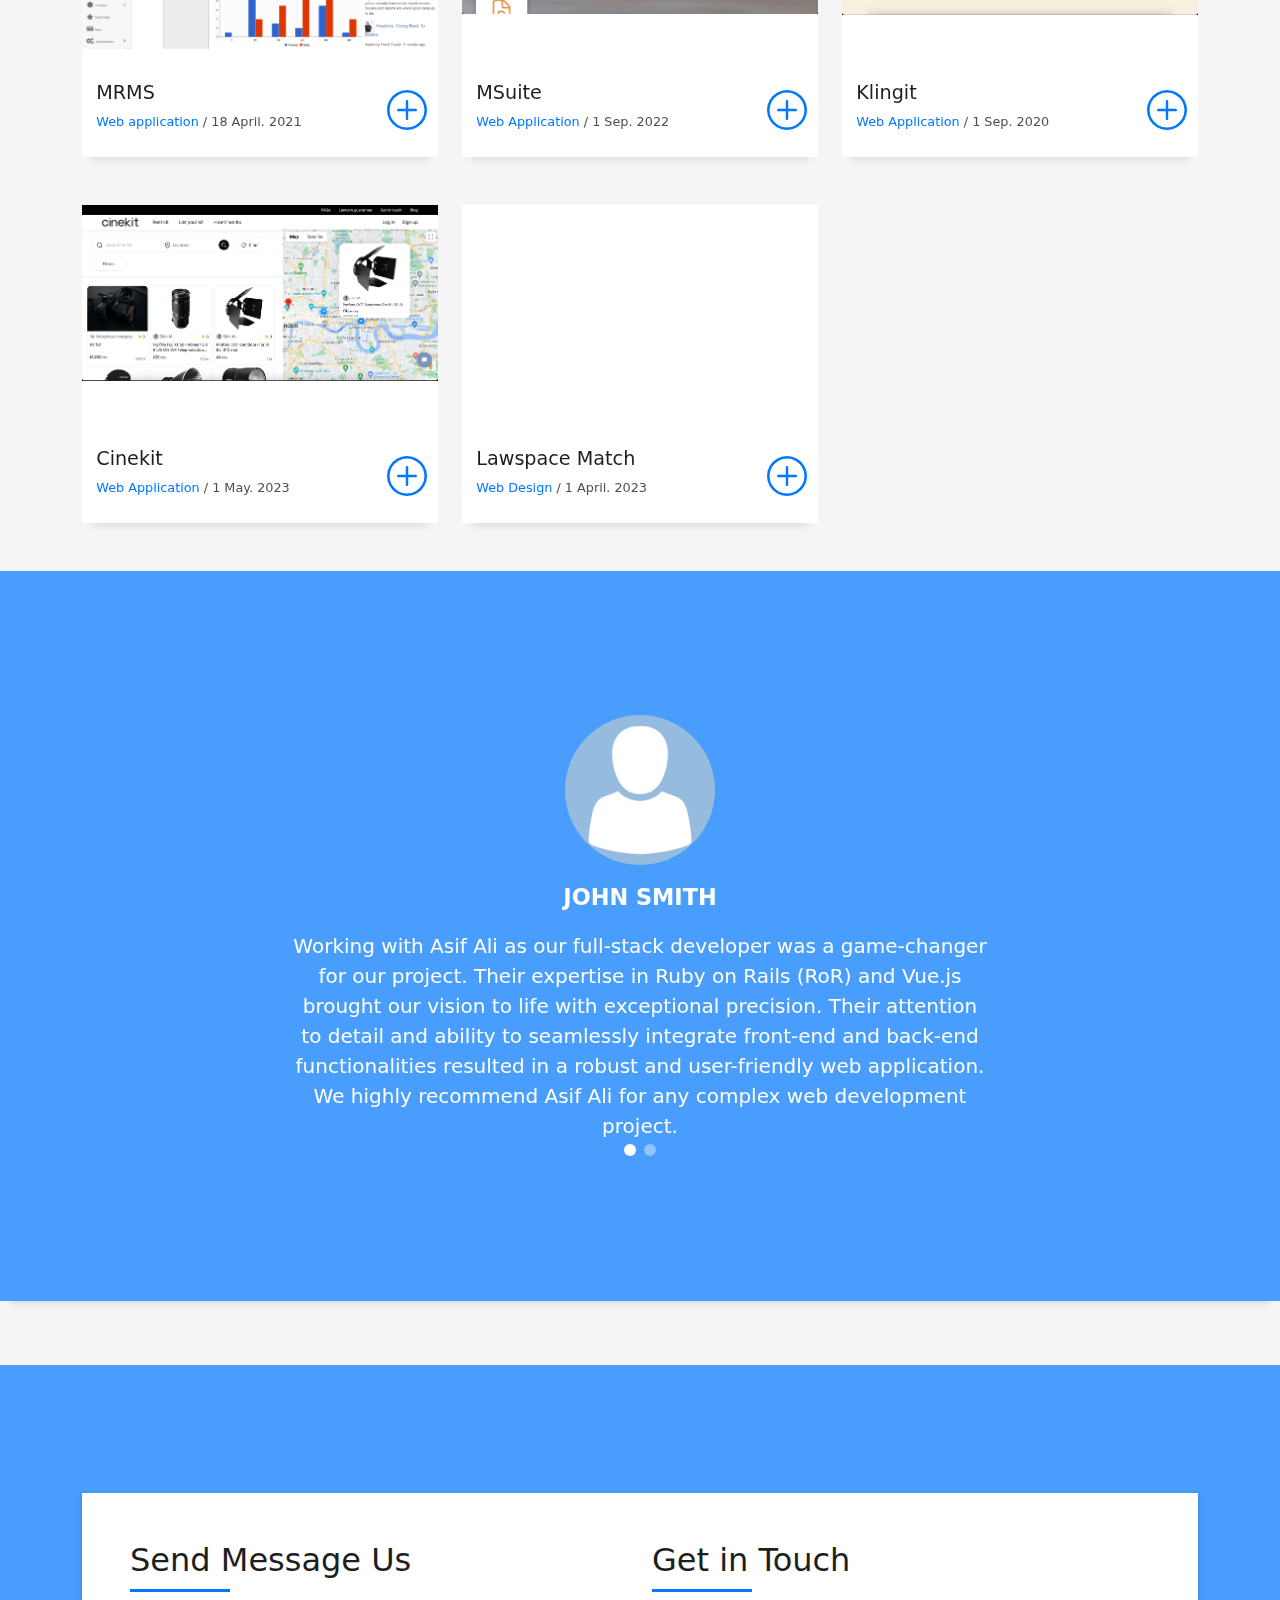
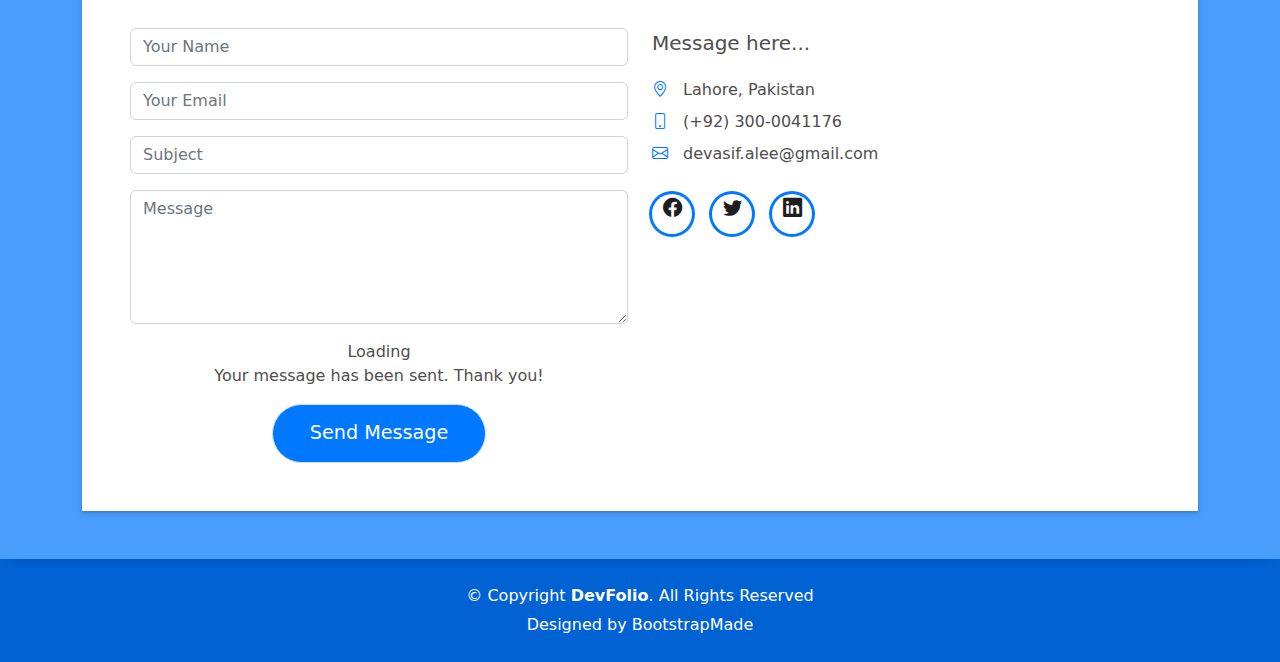
==== commit 8ff6e7b3: "Worked on reviews section" ====
--- a/index.html
+++ b/index.html
@@ -70,7 +70,7 @@
       <div class="container">
         <div class="row">
           <div class="col-sm-12">
-            <div class="box-shadow-full">
+            <div class="box-shadow-full mb-0 pb-3">
               <div class="row">
                 <div class="col-md-6">
                   <div class="row">
@@ -85,45 +85,47 @@
                         <p><span class="title-s">Profile: </span> <span>full stack developer</span></p>
                         <p><span class="title-s">Email: </span> <span>devasif.alee@gmail.com</span></p>
                         <p><span class="title-s">Phone: </span> <span>(+92) 300-0041176</span></p>
-                        <p><span class="title-s">Resume: </span> <span><a href="https://raiasifali.github.io/resume/" target="_blank" style="color: blue;">My Resume</a></span></p>
+                        <p><span class="title-s">Resume: </span> <span>
+                          <a href="https://raiasifali.github.io/resume/" target="_blank" style="color: blue;">
+                            My Resume
+                          </a><span class="d-inline-block bi bi-download me-2 ml-3"></span></span>
+                        </p>
                       </div>
                     </div>
                   </div>
-                  <div class="skill-mf">
-                    <p class="title-s">Skill</p>
-                    <span>HTML & CSS</span> <span class="pull-right">95%</span>
-                    <div class="progress">
-                      <div class="progress-bar" role="progressbar" style="width: 95%;" aria-valuenow="95" aria-valuemin="0" aria-valuemax="100"></div>
-                    </div>
-                    <span>Bootstrap</span> <span class="pull-right">90%</span>
-                    <div class="progress">
-                      <div class="progress-bar" role="progressbar" style="width: 90%" aria-valuenow="90" aria-valuemin="0" aria-valuemax="100"></div>
-                    </div>
-                    <span>Ruby On Rails</span> <span class="pull-right">85%</span>
-                    <div class="progress">
-                      <div class="progress-bar" role="progressbar" style="width: 85%" aria-valuenow="50" aria-valuemin="0" aria-valuemax="100"></div>
-                    </div>
-                    <span>VueJS / ReactJS</span> <span class="pull-right">75%</span>
-                    <div class="progress">
-                      <div class="progress-bar" role="progressbar" style="width: 75%" aria-valuenow="75" aria-valuemin="0" aria-valuemax="100"></div>
-                    </div>
-                    <span>Heroku</span> <span class="pull-right">75%</span>
-                    <div class="progress">
-                      <div class="progress-bar" role="progressbar" style="width: 75%" aria-valuenow="75" aria-valuemin="0" aria-valuemax="100"></div>
-                    </div>
-                    <span>Rspec / Capybara</span> <span class="pull-right">75%</span>
-                    <div class="progress">
-                      <div class="progress-bar" role="progressbar" style="width: 75%" aria-valuenow="75" aria-valuemin="0" aria-valuemax="100"></div>
-                    </div>
-                    <span>Postgres / MySql</span> <span class="pull-right">90%</span>
-                    <div class="progress">
-                      <div class="progress-bar" role="progressbar" style="width: 90%" aria-valuenow="90" aria-valuemin="0" aria-valuemax="100"></div>
-                    </div>
-                    <span>Git</span> <span class="pull-right">100%</span>
-                    <div class="progress">
-                      <div class="progress-bar" role="progressbar" style="width: 100%" aria-valuenow="100" aria-valuemin="0" aria-valuemax="100"></div>
-                    </div>
-                  </div>
+                  <section>
+                    <!-- Skillset Card-->
+                    <div class="">
+                        <div class="card-body">
+                            <!-- Professional skills list-->
+                            <div class="mb-5">
+                                <div class="d-flex align-items-center mb-3">
+                                    <div class="feature bg-primary bg-gradient-primary-to-secondary text-white rounded-3 me-3 px-4 py-2"><i class="bi bi-tools"></i></div>
+                                    <h3 class="fw-bolder mb-0"><span class="text-gradient d-inline">Professional Skills</span></h3>
+                                </div>
+                                <div class="row row-cols-1 row-cols-md-3 mb-2">
+                                    <div class="col mb-4 mb-md-0"><div class="d-flex align-items-center bg-light rounded-4 p-3 h-100">HTML / CSS</div></div>
+                                    <div class="col mb-4 mb-md-0"><div class="d-flex align-items-center bg-light rounded-4 p-3 h-100">Bootstrap</div></div>
+                                    <div class="col"><div class="d-flex align-items-center bg-light rounded-4 p-3 h-100">JavaScript</div></div>
+                                </div>
+                                <div class="row row-cols-1 row-cols-md-3 mb-2">
+                                    <div class="col mb-4 mb-md-0"><div class="d-flex align-items-center bg-light rounded-4 p-3 h-100">Vue / React</div></div>
+                                    <div class="col mb-4 mb-md-0"><div class="d-flex align-items-center bg-light rounded-4 p-3 h-100">Ruby</div></div>
+                                    <div class="col"><div class="d-flex align-items-center bg-light rounded-4 p-3 h-100">Ruby On Rails</div></div>
+                                </div>
+                                <div class="row row-cols-1 row-cols-md-3 mb-2">
+                                  <div class="col mb-4 mb-md-0"><div class="d-flex align-items-center bg-light rounded-4 p-3 h-100">Heroku</div></div>
+                                  <div class="col mb-4 mb-md-0"><div class="d-flex align-items-center bg-light rounded-4 p-3 h-100">EC2</div></div>
+                                  <div class="col"><div class="d-flex align-items-center bg-light rounded-4 p-3 h-100">Git / Github</div></div>
+                              </div>
+                              <div class="row row-cols-1 row-cols-md-3 mb-2">
+                                <div class="col mb-4 mb-md-0"><div class="d-flex align-items-center bg-light rounded-4 p-3 h-100">Rspec / Capybara</div></div>
+                                <div class="col mb-4 mb-md-0"><div class="d-flex align-items-center bg-light rounded-4 p-3 h-100">Hanami</div></div>
+                            </div>
+                            </div>
+                        </div>
+                    </div>
+                </section>
                 </div>
                 <div class="col-md-6">
                   <div class="about-me pt-4 pt-md-0">
@@ -156,14 +158,14 @@
                 Services
               </h3>
               <p class="subtitle-a">
-                Lorem ipsum, dolor sit amet consectetur adipisicing elit.
+                Professional Full-Stack Web Development Services for Your Digital Success.
               </p>
               <div class="line-mf"></div>
             </div>
           </div>
         </div>
         <div class="row">
-          <div class="col-md-4">
+          <div class="col-md-4 d-none">
             <div class="service-box">
               <div class="service-ico">
                 <span class="ico-circle"><i class="bi bi-briefcase"></i></span>
@@ -186,14 +188,14 @@
               <div class="service-content">
                 <h2 class="s-title">Web Development</h2>
                 <p class="s-description text-center">
-                  Lorem ipsum dolor sit amet consectetur adipisicing elit. Magni adipisci eaque autem fugiat! Quia,
-                  provident vitae! Magni
-                  tempora perferendis eum non provident.
+                  I specialize in creating dynamic and user-friendly websites. From crafting engaging user interfaces using HTML, 
+                  CSS, and JavaScript to building robust server-side applications with frameworks like Node.js and Django, I bring 
+                  ideas to life.
                 </p>
               </div>
             </div>
           </div>
-          <div class="col-md-4">
+          <div class="col-md-4 d-none">
             <div class="service-box">
               <div class="service-ico">
                 <span class="ico-circle"><i class="bi bi-bar-chart"></i></span>
@@ -216,14 +218,14 @@
               <div class="service-content">
                 <h2 class="s-title">Responsive Design</h2>
                 <p class="s-description text-center">
-                  Lorem ipsum dolor sit amet consectetur adipisicing elit. Magni adipisci eaque autem fugiat! Quia,
-                  provident vitae! Magni
-                  tempora perferendis eum non provident.
+                  I have experience in developing responsive websites, implementing database systems, and 
+                  integrating APIs for seamless functionality. My passion for clean code and attention to 
+                  detail ensure efficient and scalable web solutions that cater to clients' specific needs.
                 </p>
               </div>
             </div>
           </div>
-          <div class="col-md-4">
+          <div class="col-md-4 d-none">
             <div class="service-box">
               <div class="service-ico">
                 <span class="ico-circle"><i class="bi bi-brightness-high"></i></span>
@@ -238,7 +240,7 @@
               </div>
             </div>
           </div>
-          <div class="col-md-4">
+          <div class="col-md-4 d-none">
             <div class="service-box">
               <div class="service-ico">
                 <span class="ico-circle"><i class="bi bi-calendar4-week"></i></span>
@@ -262,47 +264,36 @@
       <div class="overlay-mf"></div>
       <div class="container position-relative">
         <div class="row">
-          <div class="col-sm-3 col-lg-3">
+          <div class="col-sm-4 col-lg-4">
             <div class="counter-box counter-box pt-4 pt-md-0">
               <div class="counter-ico">
                 <span class="ico-circle"><i class="bi bi-check"></i></span>
               </div>
               <div class="counter-num">
-                <p data-purecounter-start="0" data-purecounter-end="450" data-purecounter-duration="1" class="counter purecounter"></p>
+                <p data-purecounter-start="0" data-purecounter-end="7" data-purecounter-duration="1" class="counter purecounter"></p>
                 <span class="counter-text">WORKS COMPLETED</span>
               </div>
             </div>
           </div>
-          <div class="col-sm-3 col-lg-3">
+          <div class="col-sm-4 col-lg-4">
             <div class="counter-box pt-4 pt-md-0">
               <div class="counter-ico">
                 <span class="ico-circle"><i class="bi bi-journal-richtext"></i></span>
               </div>
               <div class="counter-num">
-                <p data-purecounter-start="0" data-purecounter-end="25" data-purecounter-duration="1" class="counter purecounter"></p>
+                <p data-purecounter-start="0" data-purecounter-end="3" data-purecounter-duration="1" class="counter purecounter"></p>
                 <span class="counter-text">YEARS OF EXPERIENCE</span>
               </div>
             </div>
           </div>
-          <div class="col-sm-3 col-lg-3">
+          <div class="col-sm-4 col-lg-4">
             <div class="counter-box pt-4 pt-md-0">
               <div class="counter-ico">
                 <span class="ico-circle"><i class="bi bi-people"></i></span>
               </div>
               <div class="counter-num">
-                <p data-purecounter-start="0" data-purecounter-end="550" data-purecounter-duration="1" class="counter purecounter"></p>
+                <p data-purecounter-start="0" data-purecounter-end="2" data-purecounter-duration="1" class="counter purecounter"></p>
                 <span class="counter-text">TOTAL CLIENTS</span>
-              </div>
-            </div>
-          </div>
-          <div class="col-sm-3 col-lg-3">
-            <div class="counter-box pt-4 pt-md-0">
-              <div class="counter-ico">
-                <span class="ico-circle"><i class="bi bi-award"></i></span>
-              </div>
-              <div class="counter-num">
-                <p data-purecounter-start="0" data-purecounter-end="48" data-purecounter-duration="1" class="counter purecounter"></p>
-                <span class="counter-text">AWARD WON</span>
               </div>
             </div>
           </div>
@@ -320,7 +311,7 @@
                 Portfolio
               </h3>
               <p class="subtitle-a">
-                There is my portfolio.
+                Showcasing Innovative and Dynamic Full-Stack Web Solutions in My Portfolio
               </p>
               <div class="line-mf"></div>
             </div>
@@ -499,13 +490,13 @@
                 <div class="swiper-slide">
                   <div class="testimonial-box">
                     <div class="author-test">
-                      <img src="assets/img/testimonial-2.jpg" alt="" class="rounded-circle b-shadow-a">
-                      <span class="author">Xavi Alonso</span>
+                      <img src="assets/img/avatar.png" alt="" class="rounded-circle b-shadow-a">
+                      <span class="author">John Smith</span>
                     </div>
                     <div class="content-test">
                       <p class="description lead">
-                        Curabitur arcu erat, accumsan id imperdiet et, porttitor at sem. Lorem ipsum dolor sit amet,
-                        consectetur adipiscing elit.
+                        Working with Asif Ali as our full-stack developer was a game-changer for our project. Their expertise in Ruby on Rails (RoR) and Vue.js brought our vision to life with exceptional precision. Their attention to detail and ability to seamlessly integrate front-end and back-end functionalities resulted in a robust and user-friendly web application. 
+                        We highly recommend Asif Ali for any complex web development project.
                       </p>
                     </div>
                   </div>
@@ -514,13 +505,13 @@
                 <div class="swiper-slide">
                   <div class="testimonial-box">
                     <div class="author-test">
-                      <img src="assets/img/testimonial-4.jpg" alt="" class="rounded-circle b-shadow-a">
-                      <span class="author">Marta Socrate</span>
+                      <img src="assets/img/avatar.png" alt="" class="rounded-circle b-shadow-a">
+                      <span class="author">Jane Doe</span>
                     </div>
                     <div class="content-test">
                       <p class="description lead">
-                        Curabitur arcu erat, accumsan id imperdiet et, porttitor at sem. Lorem ipsum dolor sit amet,
-                        consectetur adipiscing elit.
+                        Choosing Asif Ali as our full-stack developer was one of the best decisions we made. Their proficiency in both RoR and Vue.js ensured a smooth development process and a high-performing website. Their dedication to delivering top-notch code and implementing cutting-edge features surpassed our expectations. Asif Ali's professionalism, communication skills, and problem-solving 
+                        abilities make them an invaluable asset to any development team..
                       </p>
                     </div>
                   </div>
@@ -667,7 +658,7 @@
                       </h5>
                     </div>
                     <div>
-                      <form action="forms/contact.php" method="post" role="form" class="php-email-form">
+                      <form action="forms/contact.php" method="post" role="form" class="portfolio-form">
                         <div class="row">
                           <div class="col-md-12 mb-3">
                             <div class="form-group">
@@ -773,4 +764,50 @@
 
 </body>
 
-</html>+</html>
+
+<script>
+  // Get the form element
+var form = document.querySelector('.portfolio-form');
+var successMessage = document.querySelector('.sent-message');
+// Add an event listener for form submission
+form.addEventListener('submit', function(event) {
+  event.preventDefault(); // Prevent the default form submission
+
+  // Get the field values
+  var name = document.getElementById('name').value;
+  var email = document.getElementById('email').value;
+  var subject = document.getElementById('subject').value;
+  var message = document.getElementById('message').value;
+
+  // Create the email body
+  var emailBody = 'Name: ' + name + '\n';
+  emailBody += 'Email: ' + email + '\n';
+  emailBody += 'Subject: ' + subject + '\n';
+  emailBody += 'Message: ' + message;
+
+  // Send the email using SMTP (replace the placeholders with your SMTP settings)
+  Email.send({
+    Host: 'smtp.gmail.com',
+    Username: 'devasif.alee@gmail.com',
+    Password: 'mjinszkbbegddylk',
+    To: 'devasif.alee@gmail.com',
+    From: email,
+    Subject: 'New Contact Form Submission',
+    Body: emailBody
+  }).then(function() {
+    // Display success message
+    var successMessage = document.querySelector('.sent-message');
+    successMessage.style.display = 'block';
+
+    // Reset the form fields
+    form.reset();
+  }).catch(function(error) {
+    // Display error message
+    var errorMessage = document.querySelector('.error-message');
+    errorMessage.innerHTML = 'An error occurred while sending the message. Please try again later.';
+    errorMessage.style.display = 'block';
+  });
+});
+
+</script>--- a/assets/css/style.css
+++ b/assets/css/style.css
@@ -26,6 +26,9 @@
 }
 .swiper-wrapper{
   height: 430px;
+}
+.testimonial-box .author-test img{
+  width: 150px;
 }
 
 a {
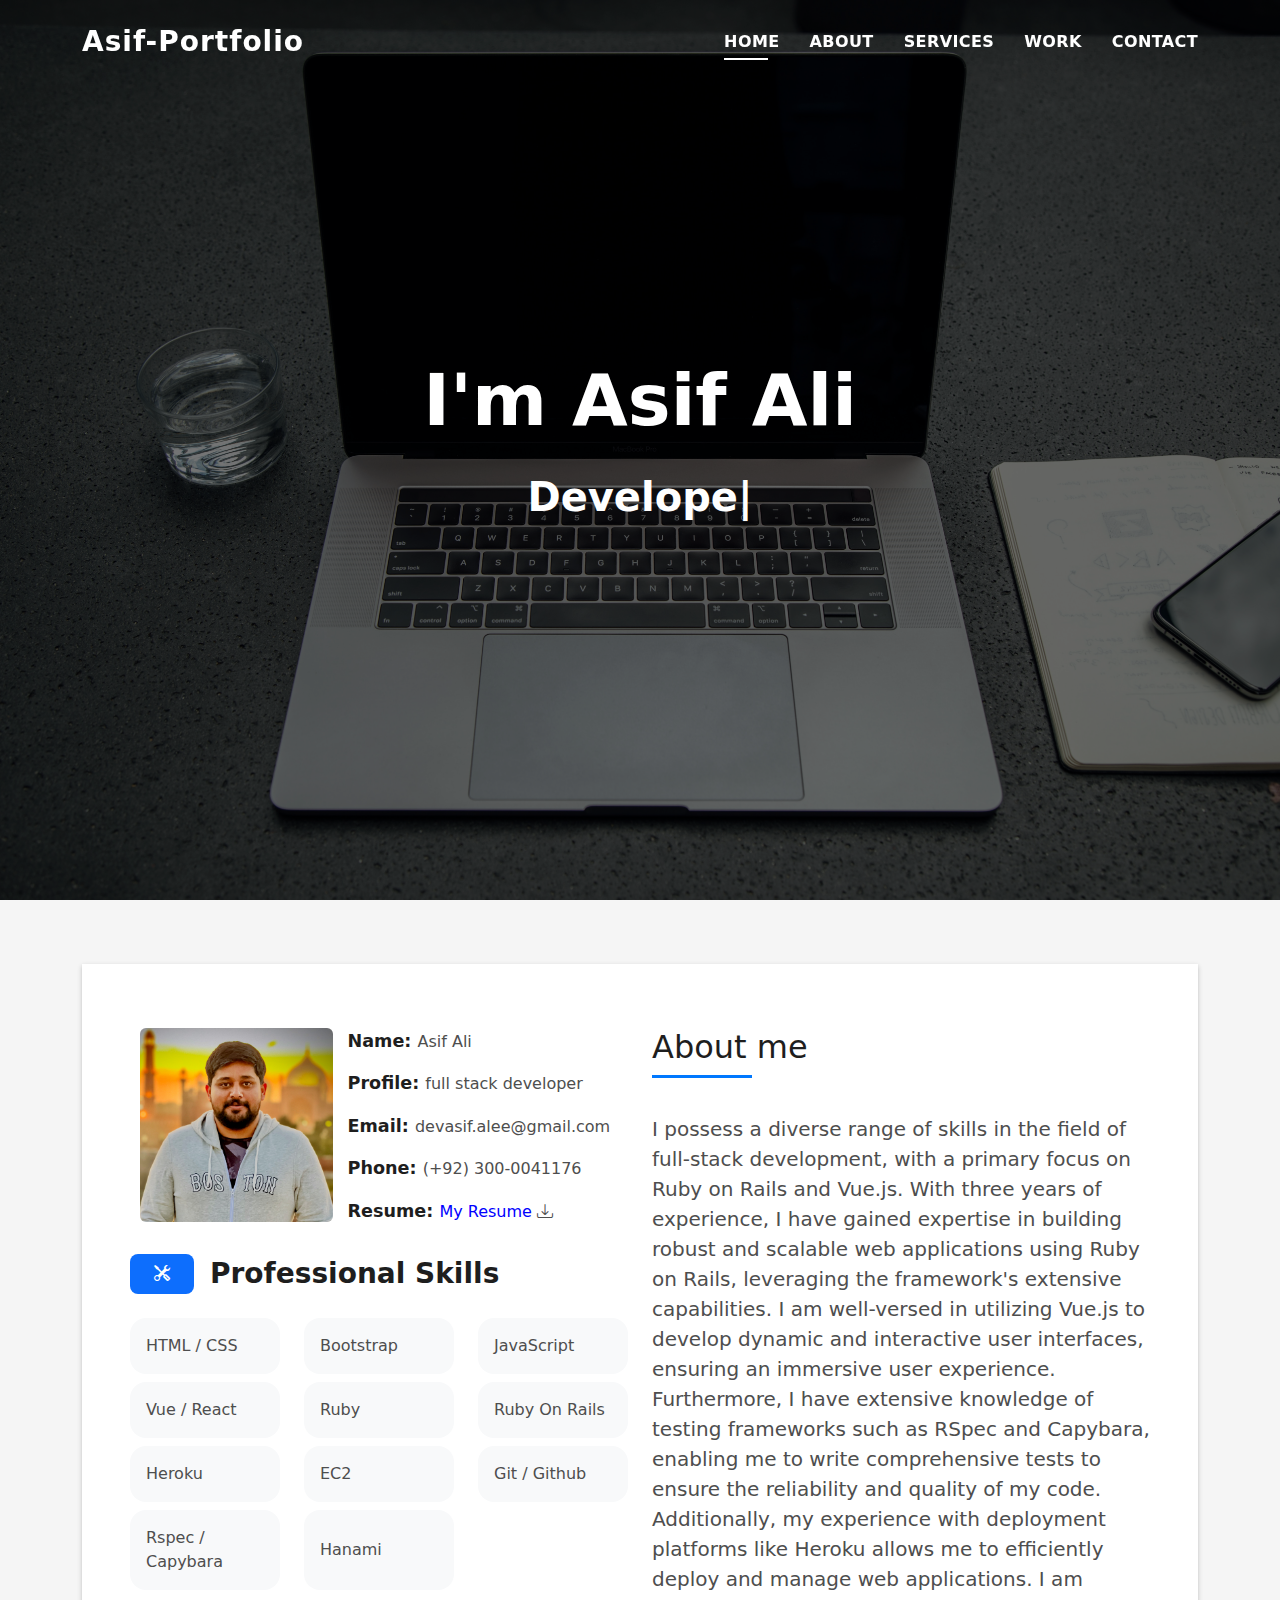
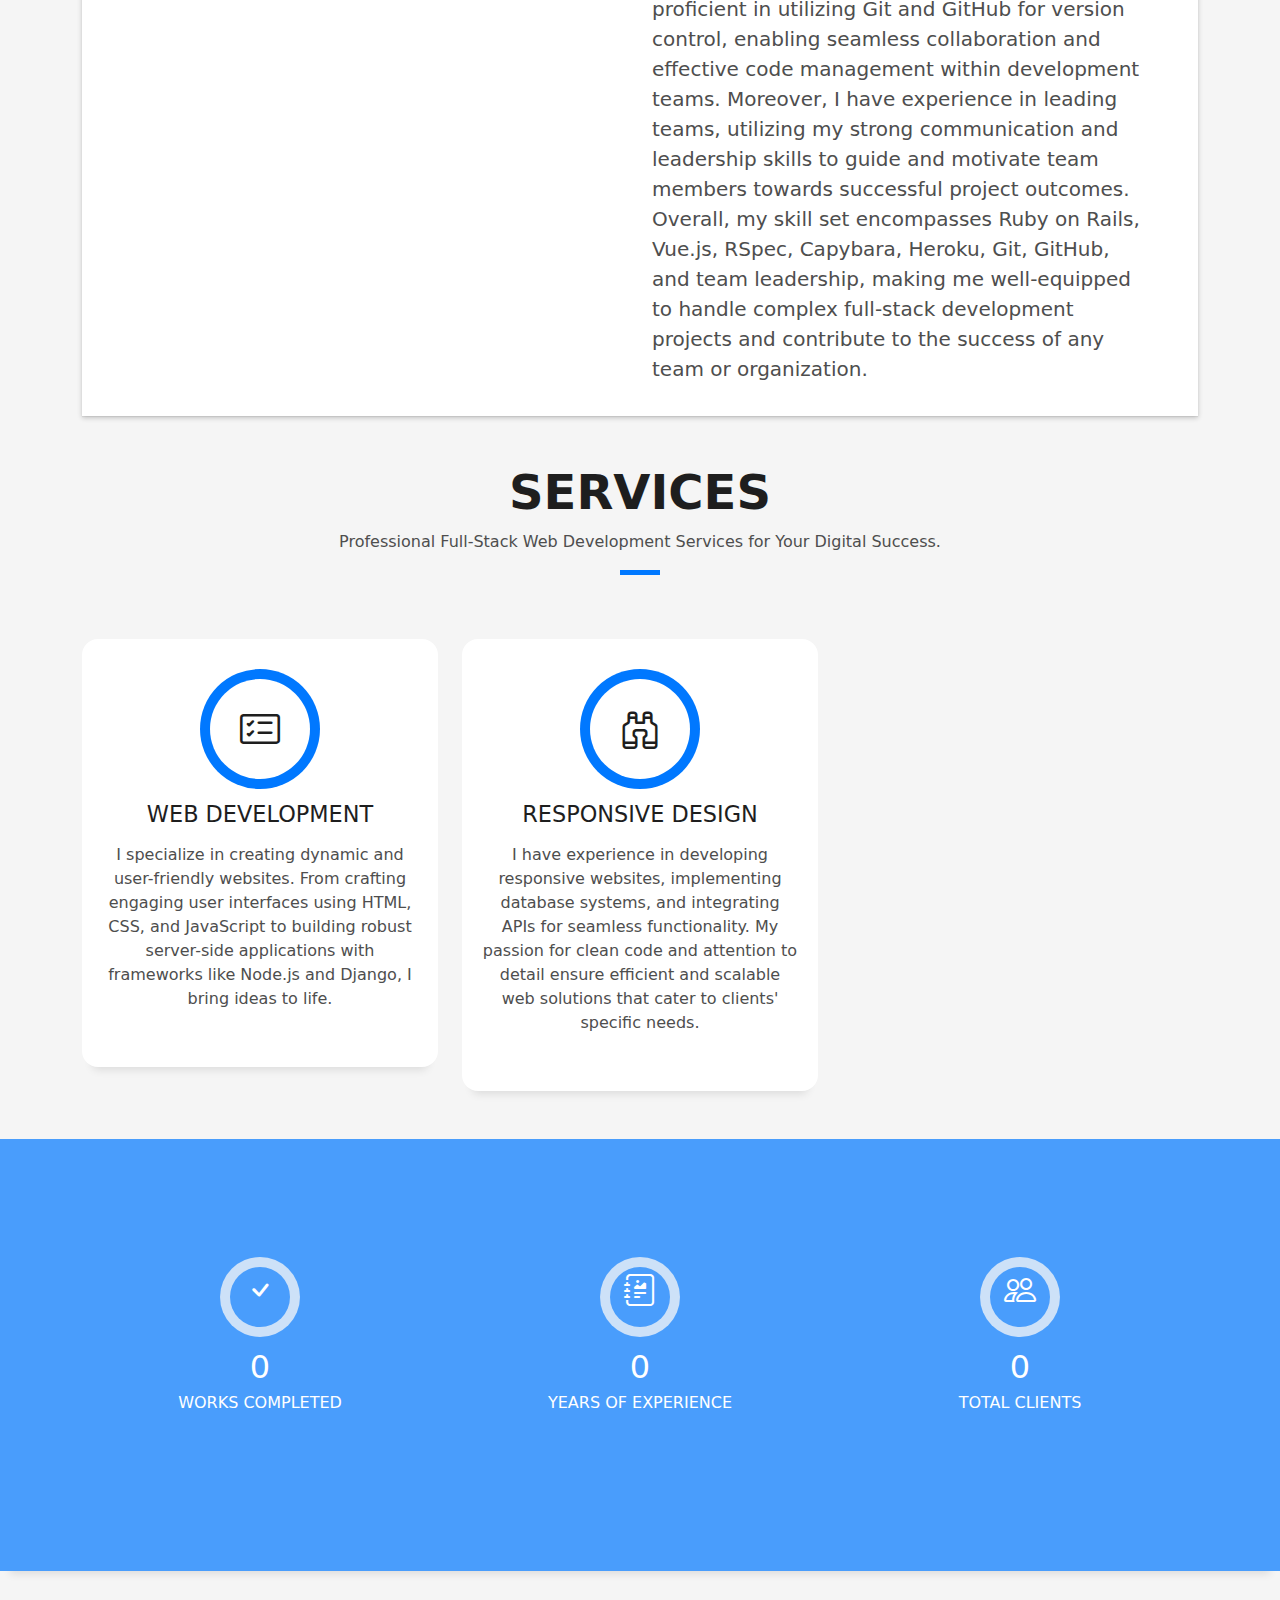
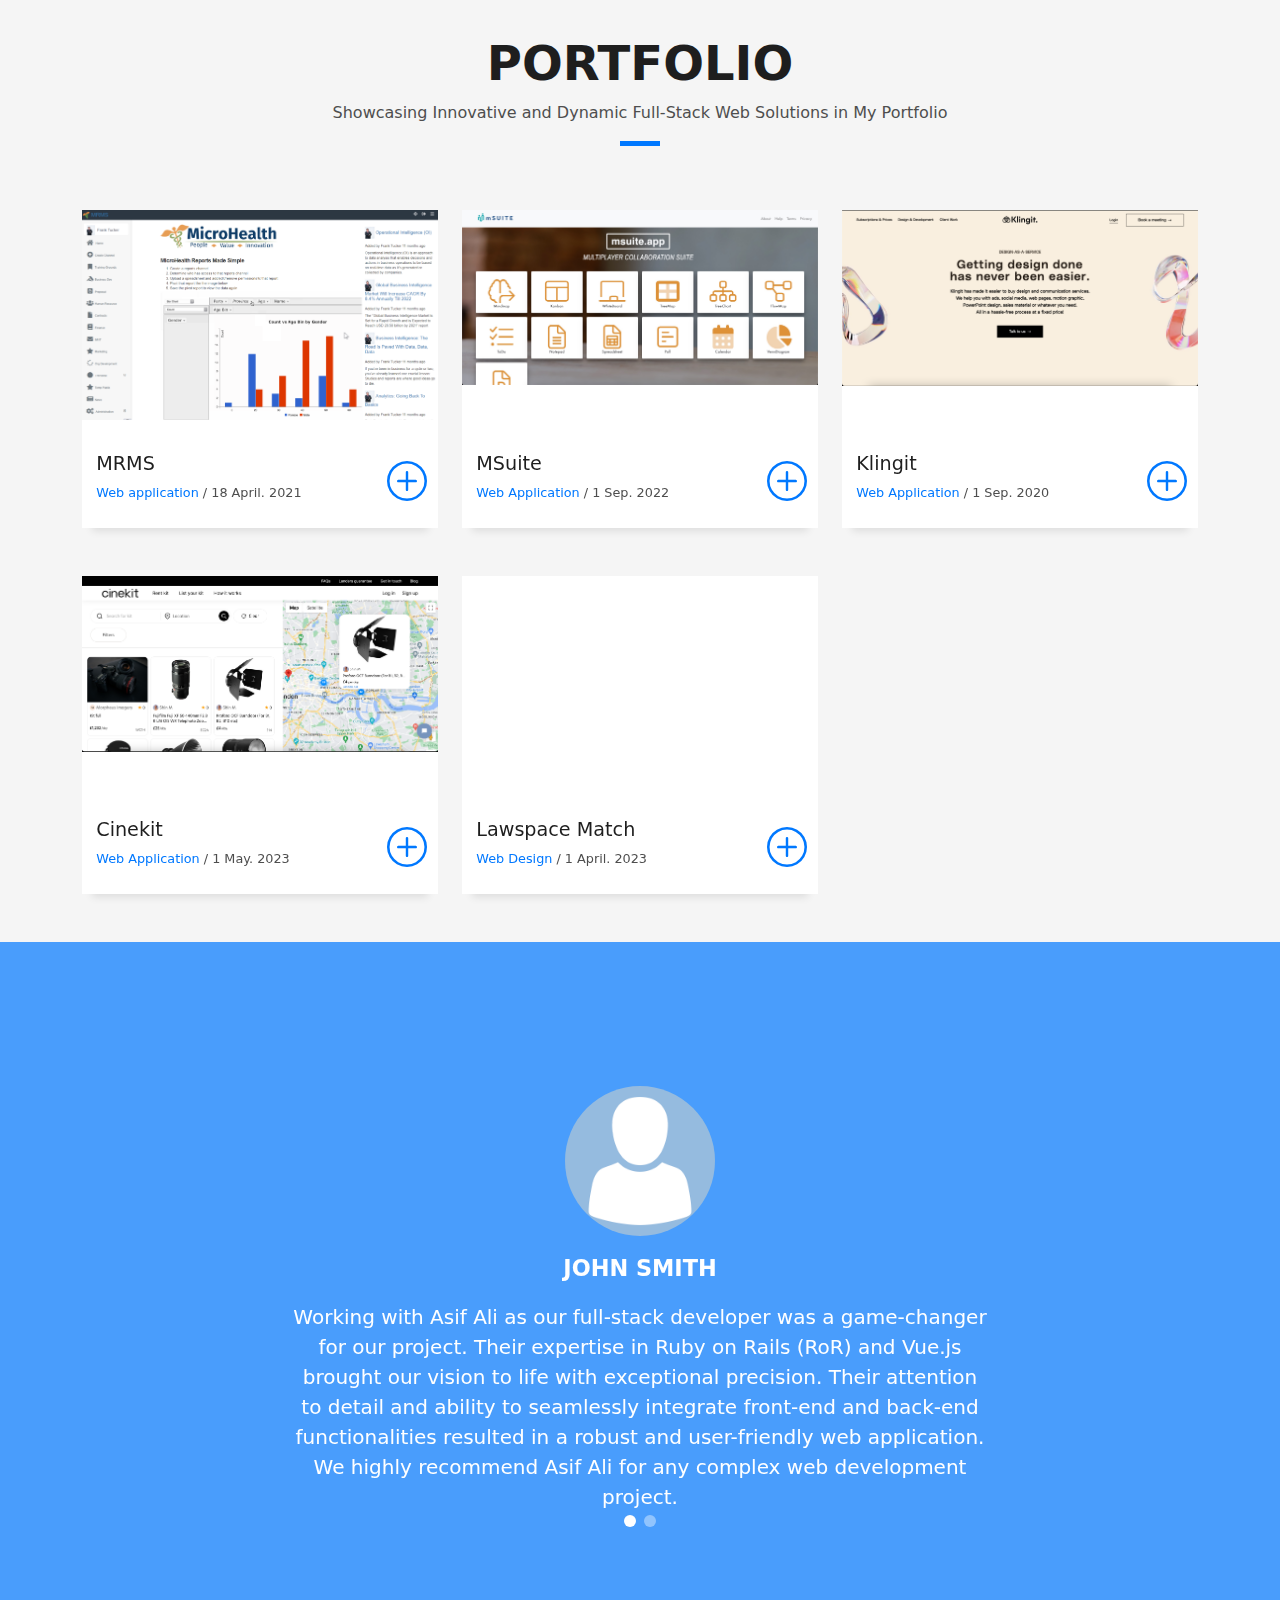
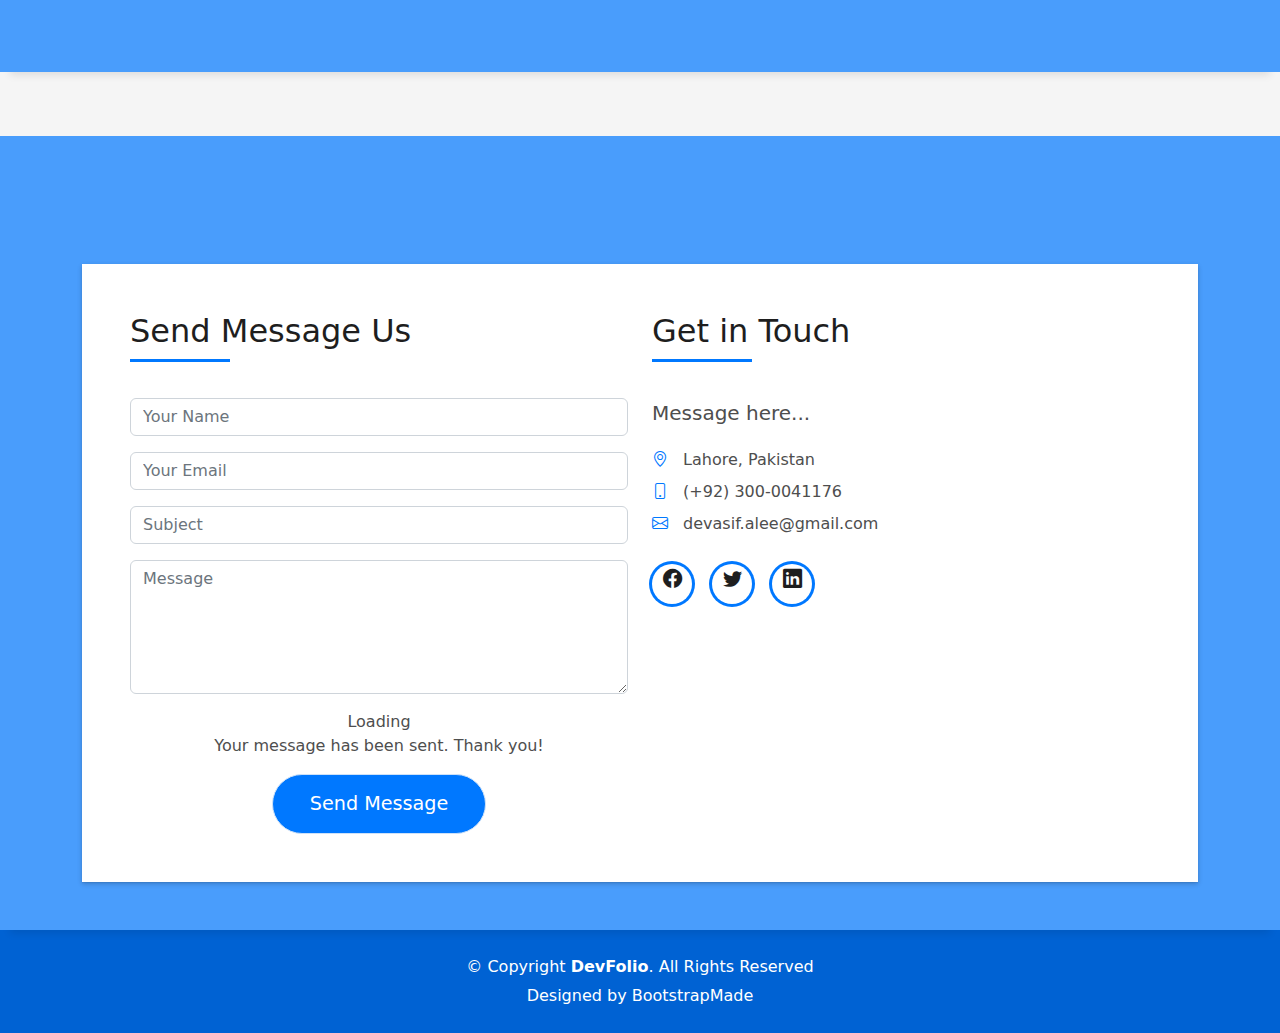
==== commit 31ff8efd: "Fixed skills section" ====
--- a/index.html
+++ b/index.html
@@ -104,23 +104,17 @@
                                     <h3 class="fw-bolder mb-0"><span class="text-gradient d-inline">Professional Skills</span></h3>
                                 </div>
                                 <div class="row row-cols-1 row-cols-md-3 mb-2">
-                                    <div class="col mb-4 mb-md-0"><div class="d-flex align-items-center bg-light rounded-4 p-3 h-100">HTML / CSS</div></div>
-                                    <div class="col mb-4 mb-md-0"><div class="d-flex align-items-center bg-light rounded-4 p-3 h-100">Bootstrap</div></div>
-                                    <div class="col"><div class="d-flex align-items-center bg-light rounded-4 p-3 h-100">JavaScript</div></div>
-                                </div>
-                                <div class="row row-cols-1 row-cols-md-3 mb-2">
-                                    <div class="col mb-4 mb-md-0"><div class="d-flex align-items-center bg-light rounded-4 p-3 h-100">Vue / React</div></div>
-                                    <div class="col mb-4 mb-md-0"><div class="d-flex align-items-center bg-light rounded-4 p-3 h-100">Ruby</div></div>
-                                    <div class="col"><div class="d-flex align-items-center bg-light rounded-4 p-3 h-100">Ruby On Rails</div></div>
-                                </div>
-                                <div class="row row-cols-1 row-cols-md-3 mb-2">
-                                  <div class="col mb-4 mb-md-0"><div class="d-flex align-items-center bg-light rounded-4 p-3 h-100">Heroku</div></div>
-                                  <div class="col mb-4 mb-md-0"><div class="d-flex align-items-center bg-light rounded-4 p-3 h-100">EC2</div></div>
-                                  <div class="col"><div class="d-flex align-items-center bg-light rounded-4 p-3 h-100">Git / Github</div></div>
-                              </div>
-                              <div class="row row-cols-1 row-cols-md-3 mb-2">
-                                <div class="col mb-4 mb-md-0"><div class="d-flex align-items-center bg-light rounded-4 p-3 h-100">Rspec / Capybara</div></div>
-                                <div class="col mb-4 mb-md-0"><div class="d-flex align-items-center bg-light rounded-4 p-3 h-100">Hanami</div></div>
+                                  <div class="col mb-4 col-6 mb-md-0 my-2"><div class="d-flex align-items-center bg-light rounded-4 p-3 h-100">HTML / CSS</div></div>
+                                  <div class="col mb-4 col-6 mb-md-0 my-2"><div class="d-flex align-items-center bg-light rounded-4 p-3 h-100">Bootstrap</div></div>
+                                  <div class="col mb-4 col-6 mb-md-0 my-2"><div class="d-flex align-items-center bg-light rounded-4 p-3 h-100">JavaScript</div></div>
+                                  <div class="col mb-4 col-6 mb-md-0 my-2"><div class="d-flex align-items-center bg-light rounded-4 p-3 h-100">Vue / React</div></div>
+                                  <div class="col mb-4 col-6 mb-md-0 my-2"><div class="d-flex align-items-center bg-light rounded-4 p-3 h-100">Ruby</div></div>
+                                  <div class="col mb-4 col-6 mb-md-0 my-2"><div class="d-flex align-items-center bg-light rounded-4 p-3 h-100">Ruby On Rails</div></div>
+                                  <div class="col mb-4 col-6 mb-md-0 my-2"><div class="d-flex align-items-center bg-light rounded-4 p-3 h-100">Heroku</div></div>
+                                  <div class="col mb-4 col-6 mb-md-0 my-2"><div class="d-flex align-items-center bg-light rounded-4 p-3 h-100">EC2</div></div>
+                                  <div class="col mb-4 col-6 mb-md-0 my-2"><div class="d-flex align-items-center bg-light rounded-4 p-3 h-100">Git / Github</div></div>
+                                  <div class="col mb-4 col-6 mb-md-0 my-2"><div class="d-flex align-items-center bg-light rounded-4 p-3 h-100">Rspec / Capybara</div></div>
+                                  <div class="col mb-4 col-6 mb-md-0 my-2"><div class="d-flex align-items-center bg-light rounded-4 p-3 h-100">Hanami</div></div>
                             </div>
                             </div>
                         </div>
@@ -135,9 +129,13 @@
                       </h5>
                     </div>
                     <p class="lead">
-                      I'm a Full Stack Ruby On Rails/VueJS developer with 3 years of experience.
-                      My previous projects were based on developing complete new functionalities including Frontend/Backend work, maintaining and improving previous functionalities, and fixing bugs. 
-                      Due to having the best mentors and team leads, and getting work experience on enterprise-level projects, My coding is clean and easy to understand.
+                      I possess a diverse range of skills in the field of full-stack development, with a primary focus on Ruby on Rails and Vue.js. With three years of experience, I have gained expertise in building robust and scalable web applications using Ruby on Rails, leveraging the framework's extensive capabilities. I am well-versed in utilizing Vue.js to develop dynamic and interactive user interfaces, ensuring an immersive user experience.
+
+                      Furthermore, I have extensive knowledge of testing frameworks such as RSpec and Capybara, enabling me to write comprehensive tests to ensure the reliability and quality of my code. Additionally, my experience with deployment platforms like Heroku allows me to efficiently deploy and manage web applications.
+
+                      I am proficient in utilizing Git and GitHub for version control, enabling seamless collaboration and effective code management within development teams. Moreover, I have experience in leading teams, utilizing my strong communication and leadership skills to guide and motivate team members towards successful project outcomes.
+
+                      Overall, my skill set encompasses Ruby on Rails, Vue.js, RSpec, Capybara, Heroku, Git, GitHub, and team leadership, making me well-equipped to handle complex full-stack development projects and contribute to the success of any team or organization.
                     </p>
                   </div>
                 </div>
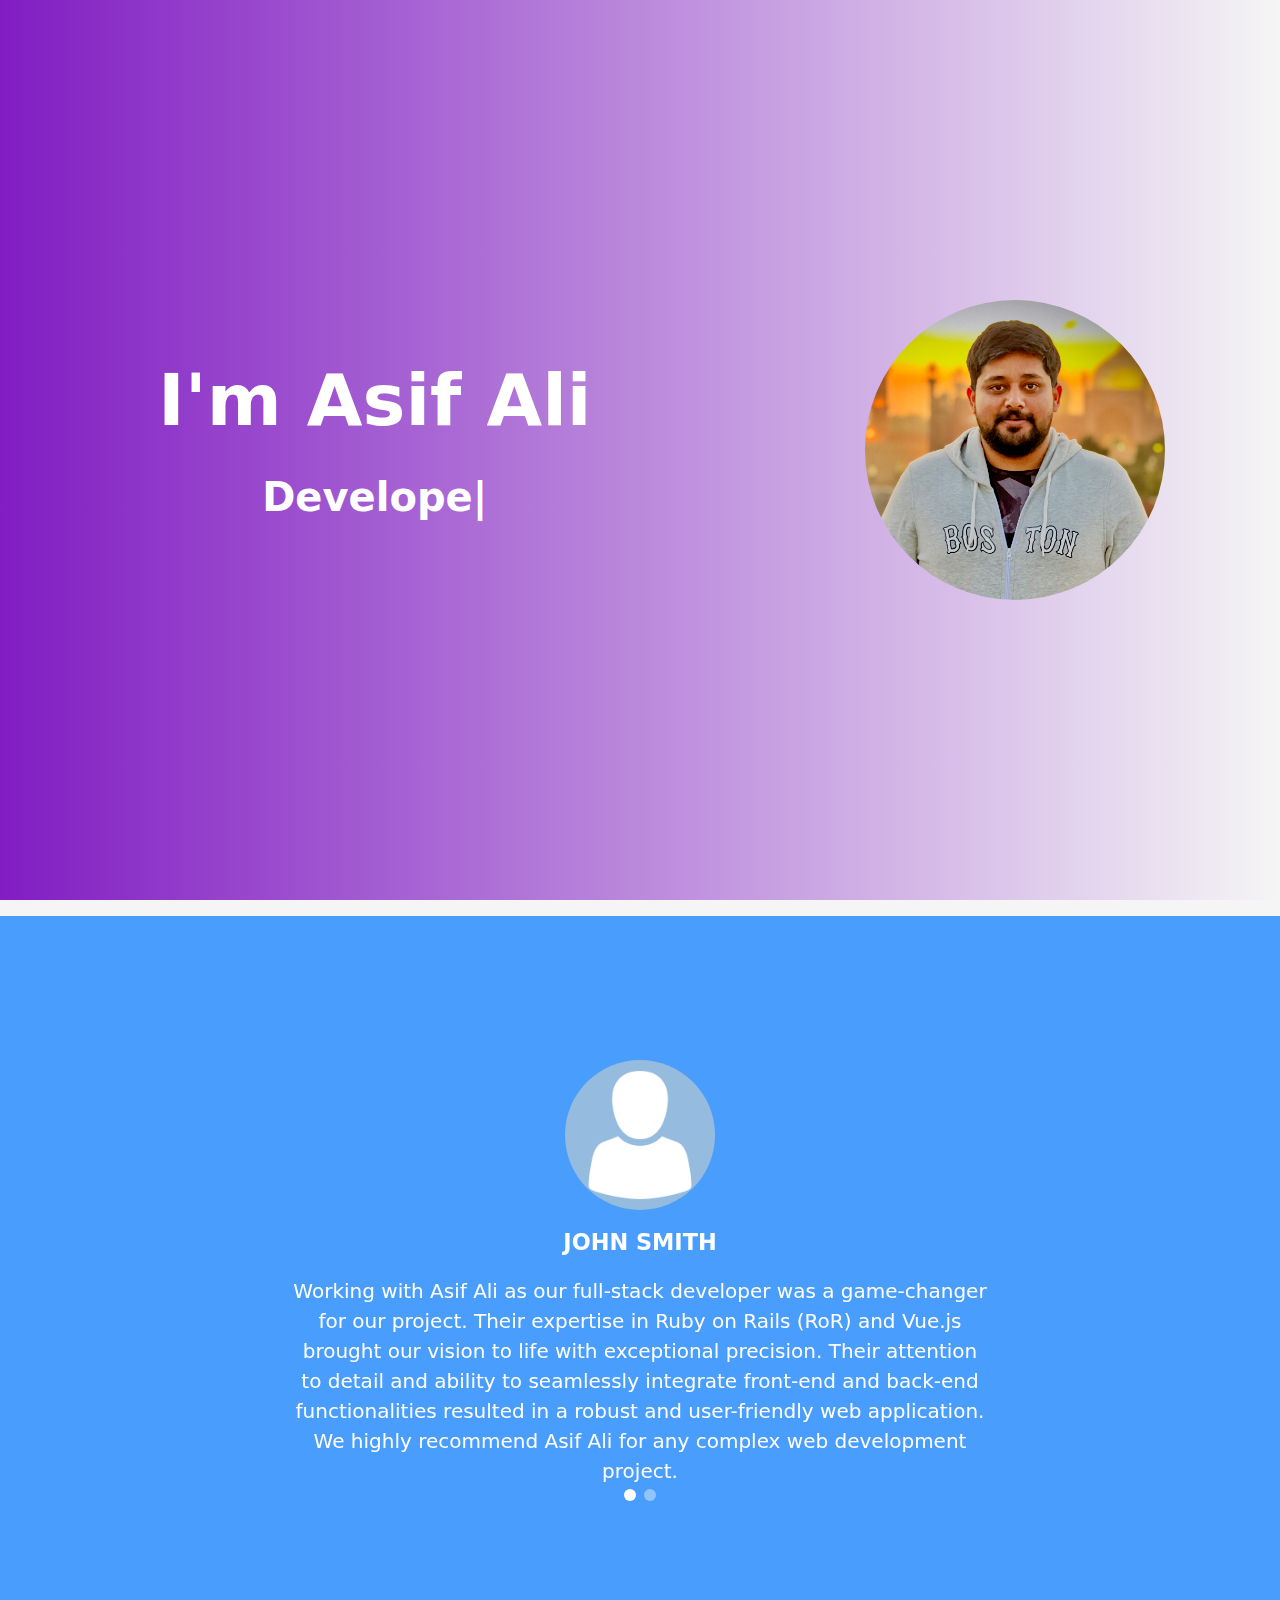
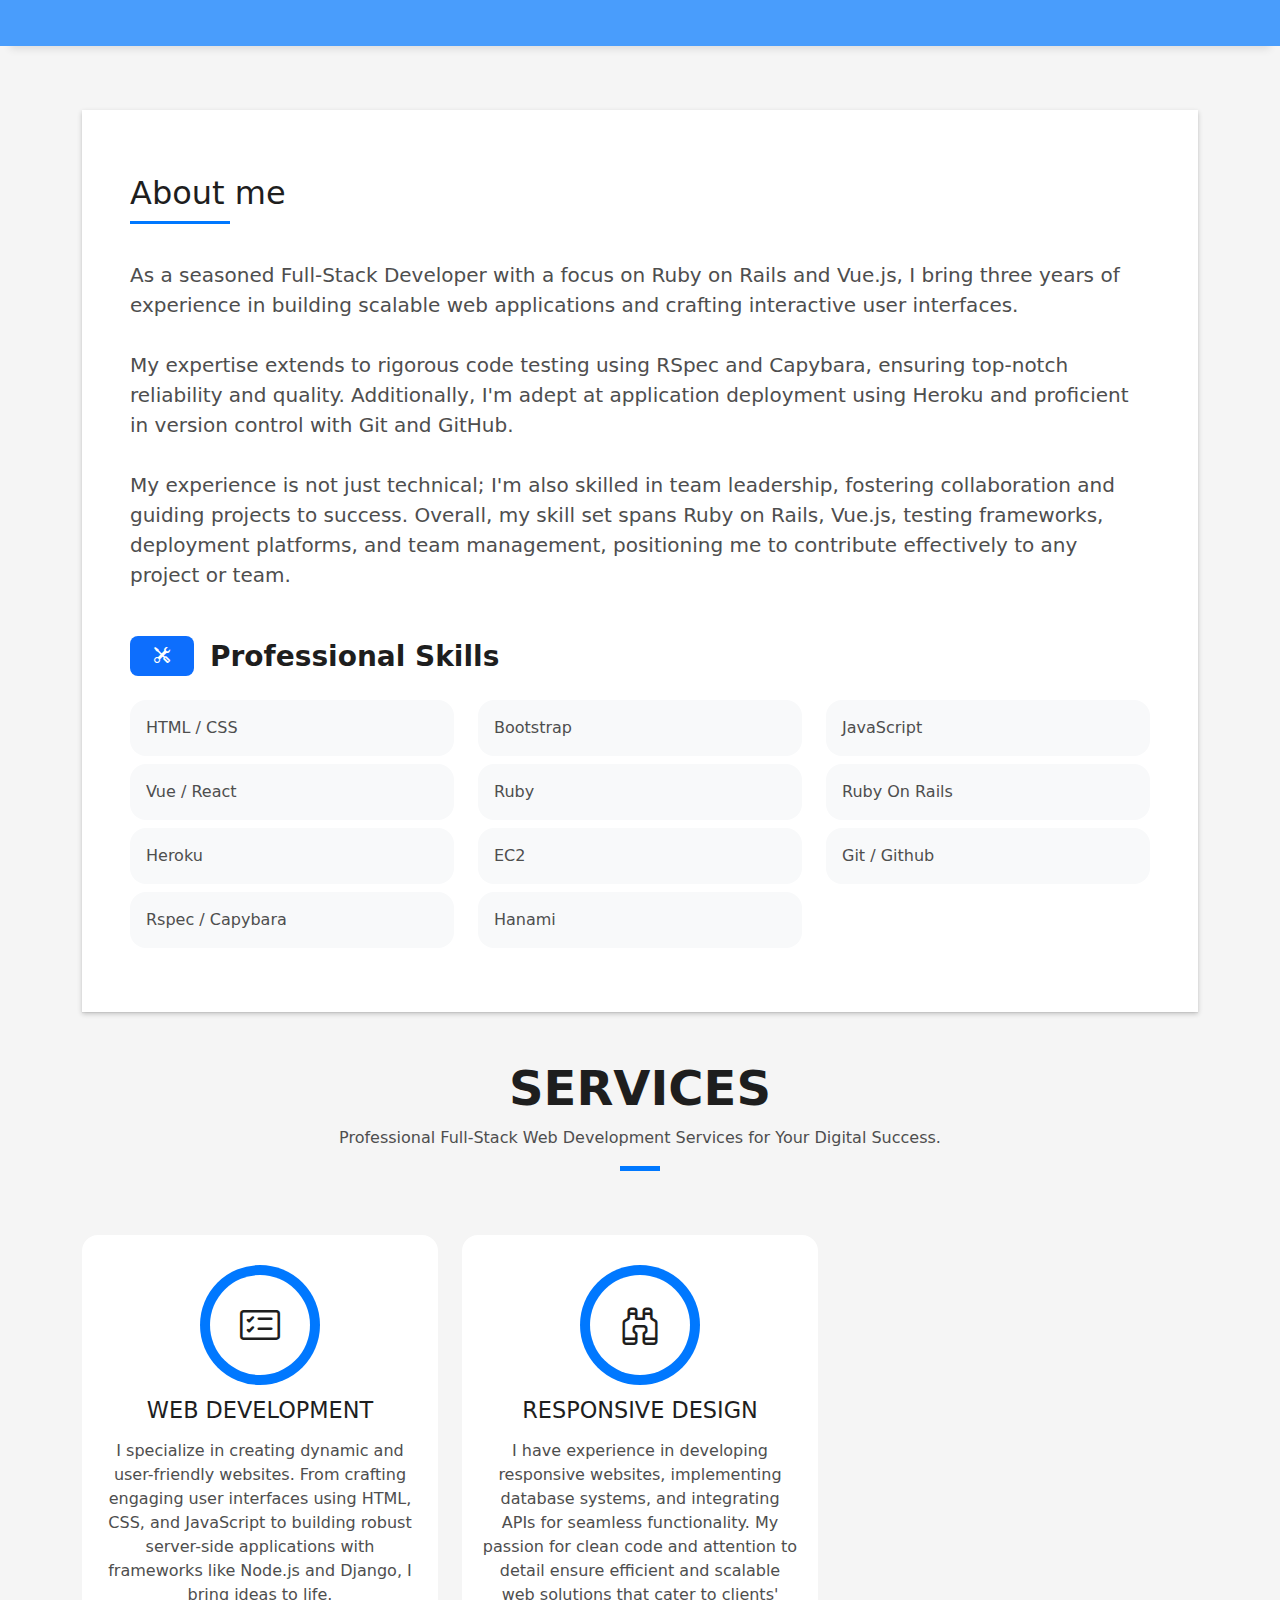
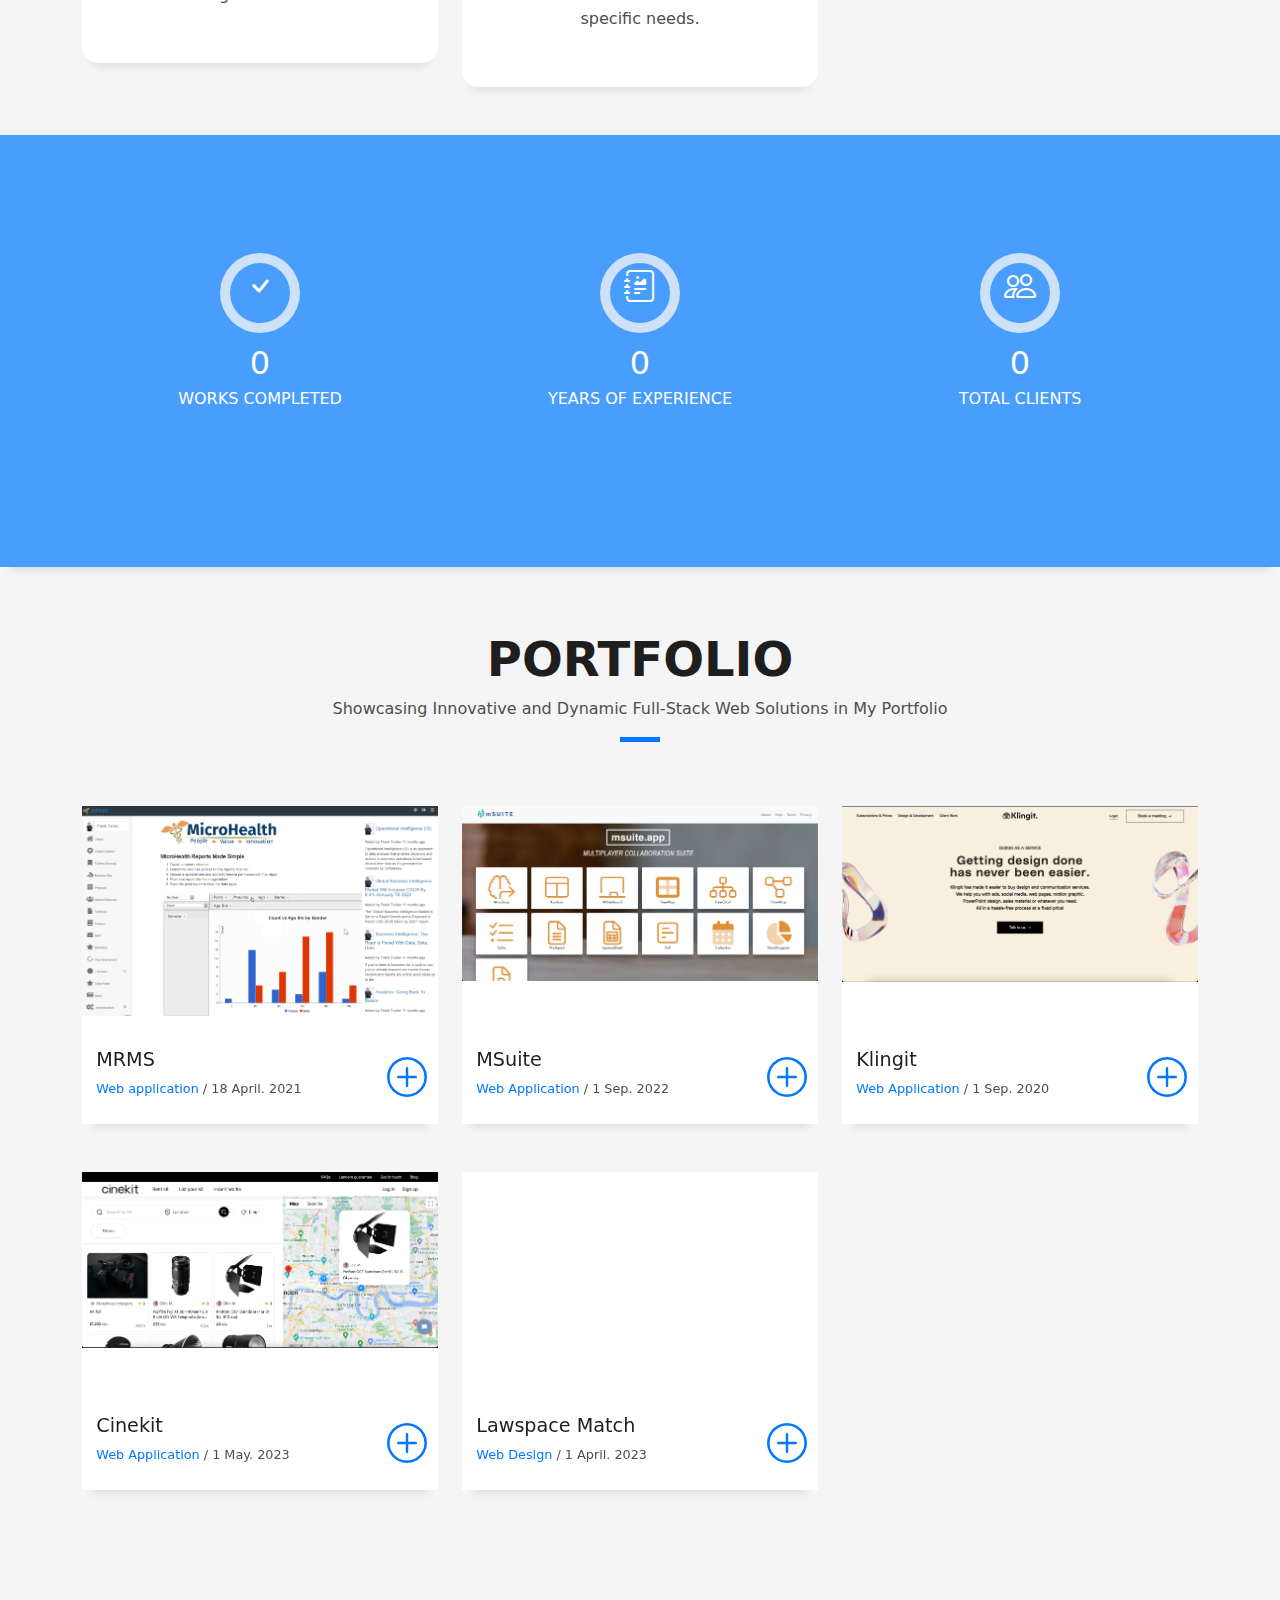
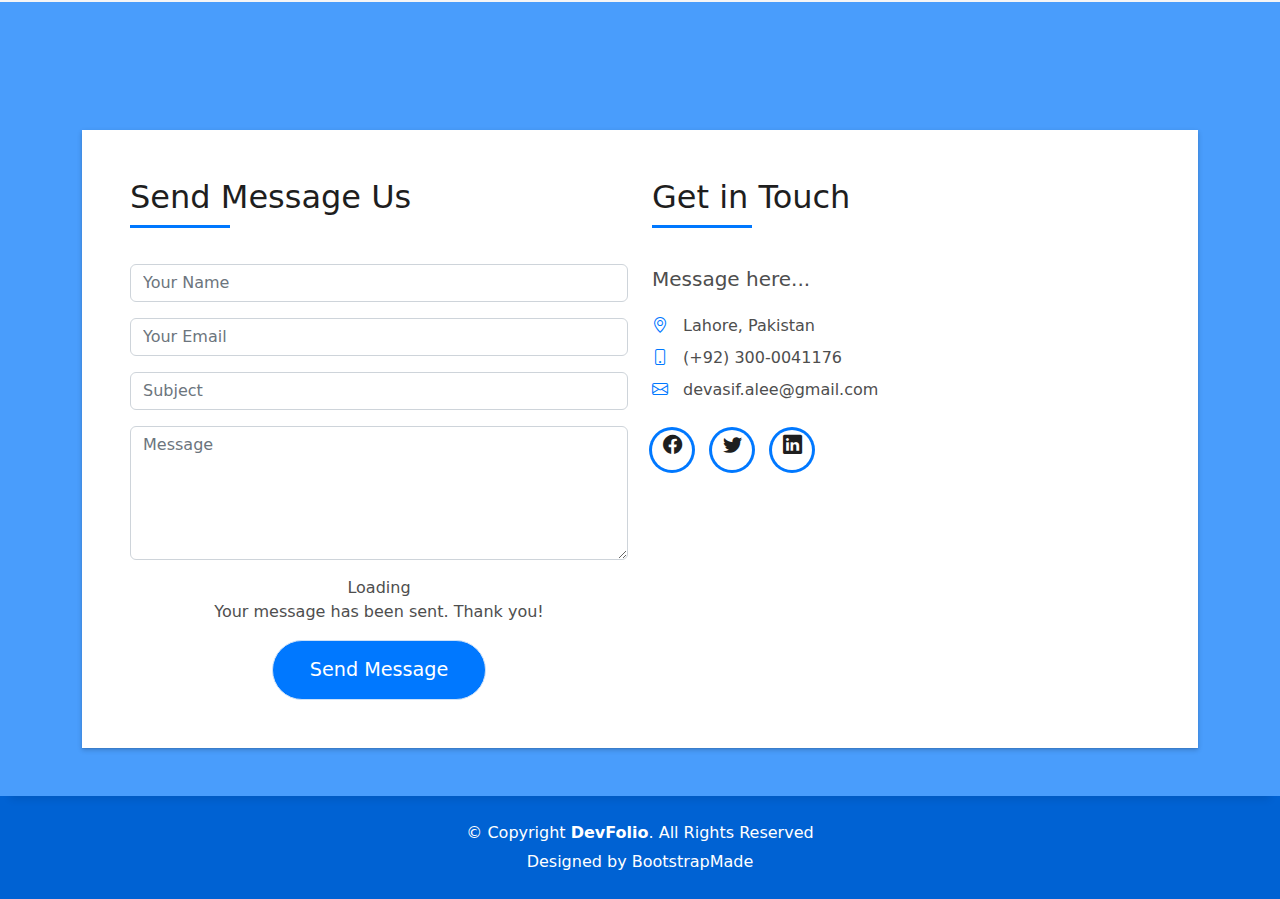
==== commit ffd45902: "Worked on new design" ====
--- a/index.html
+++ b/index.html
@@ -5,7 +5,7 @@
   <meta charset="utf-8">
   <meta content="width=device-width, initial-scale=1.0" name="viewport">
 
-  <title>Asif Ali</title>
+  <title>Rai Asif</title>
   <meta content="" name="description">
   <meta content="" name="keywords">
 
@@ -24,46 +24,76 @@
 </head>
 
 <body>
-
-  <!-- ======= Header ======= -->
-  <header id="header" class="fixed-top">
-    <div class="container d-flex align-items-center justify-content-between">
-
-      <h1 class="logo"><a href="index.html">Asif-Portfolio</a></h1>
-      <!-- Uncomment below if you prefer to use an image logo -->
-      <!-- <a href="index.html" class="logo"><img src="assets/img/logo.png" alt="" class="img-fluid"></a>-->
-
-      <nav id="navbar" class="navbar">
-        <ul>
-          <li><a class="nav-link scrollto active" href="#hero">Home</a></li>
-          <li><a class="nav-link scrollto" href="#about">About</a></li>
-          <li><a class="nav-link scrollto" href="#services">Services</a></li>
-          <li><a class="nav-link scrollto " href="#work">Work</a></li>
-          <li class="d-none"><a class="nav-link scrollto " href="#blog">Blog</a></li>
-          <li><a class="nav-link scrollto" href="#contact">Contact</a></li>
-        </ul>
-        <i class="bi bi-list mobile-nav-toggle"></i>
-      </nav><!-- .navbar -->
-
-    </div>
-  </header><!-- End Header -->
-
   <!-- ======= Hero Section ======= -->
-  <div id="hero" class="hero route bg-image" style="background-image: url(assets/img/hero-bg.jpg)">
-    <div class="overlay-itro"></div>
+  <div id="hero" class="hero route bg-image">
     <div class="hero-content display-table">
-      <div class="table-cell">
-        <div class="container">
+      <div class="table-cell mx-auto">
+        <div class="container text-left d-flex-title">
           <!--<p class="display-6 color-d">Hello, world!</p>-->
           <h1 class="hero-title mb-4">I'm Asif Ali</h1>
           <p class="hero-subtitle"><span class="typed" data-typed-items="Developer, Freelancer"></span></p>
           <!-- <p class="pt-3"><a class="btn btn-primary btn js-scroll px-4" href="#about" role="button">Learn More</a></p> -->
         </div>
       </div>
+      <div class="table-cell">
+        <div class="container">
+          <img src="./assets/img/Rai Asif.jpg" height="300" width="300" style="border-radius: 50%;"/>
+        </div>
+      </div>
     </div>
   </div><!-- End Hero Section -->
 
   <main id="main">
+      <!-- ======= Testimonials Section ======= -->
+      <div class="testimonials paralax-mf bg-image mt-3" style="background-image: url(assets/img/overlay-bg.jpg)">
+        <div class="overlay-mf"></div>
+        <div class="container">
+          <div class="row">
+            <div class="col-md-12">
+  
+              <div class="testimonials-slider swiper" data-aos="fade-up" data-aos-delay="100">
+                <div class="swiper-wrapper">
+  
+                  <div class="swiper-slide">
+                    <div class="testimonial-box">
+                      <div class="author-test">
+                        <img src="assets/img/avatar.png" alt="" class="rounded-circle b-shadow-a">
+                        <span class="author">John Smith</span>
+                      </div>
+                      <div class="content-test">
+                        <p class="description lead">
+                          Working with Asif Ali as our full-stack developer was a game-changer for our project. Their expertise in Ruby on Rails (RoR) and Vue.js brought our vision to life with exceptional precision. Their attention to detail and ability to seamlessly integrate front-end and back-end functionalities resulted in a robust and user-friendly web application. 
+                          We highly recommend Asif Ali for any complex web development project.
+                        </p>
+                      </div>
+                    </div>
+                  </div><!-- End testimonial item -->
+  
+                  <div class="swiper-slide">
+                    <div class="testimonial-box">
+                      <div class="author-test">
+                        <img src="assets/img/avatar.png" alt="" class="rounded-circle b-shadow-a">
+                        <span class="author">Jane Doe</span>
+                      </div>
+                      <div class="content-test">
+                        <p class="description lead">
+                          Choosing Asif Ali as our full-stack developer was one of the best decisions we made. Their proficiency in both RoR and Vue.js ensured a smooth development process and a high-performing website. Their dedication to delivering top-notch code and implementing cutting-edge features surpassed our expectations. Asif Ali's professionalism, communication skills, and problem-solving 
+                          abilities make them an invaluable asset to any development team..
+                        </p>
+                      </div>
+                    </div>
+                  </div><!-- End testimonial item -->
+                </div>
+                <div class="swiper-pagination"></div>
+              </div>
+  
+              <!-- <div id="testimonial-mf" class="owl-carousel owl-theme">
+            
+          </div> -->
+            </div>
+          </div>
+        </div>
+      </div><!-- End Testimonials Section -->
 
     <!-- ======= About Section ======= -->
     <section id="about" class="about-mf sect-pt4 route">
@@ -72,27 +102,23 @@
           <div class="col-sm-12">
             <div class="box-shadow-full mb-0 pb-3">
               <div class="row">
-                <div class="col-md-6">
-                  <div class="row">
-                    <div class="col-sm-6 col-md-5">
-                      <div class="about-img">
-                        <img src="assets/img/Rai Asif.jpg" class="img-fluid rounded b-shadow-a" alt="">
-                      </div>
-                    </div>
-                    <div class="col-sm-6 col-md-7">
-                      <div class="about-info">
-                        <p><span class="title-s">Name: </span> <span>Asif Ali</span></p>
-                        <p><span class="title-s">Profile: </span> <span>full stack developer</span></p>
-                        <p><span class="title-s">Email: </span> <span>devasif.alee@gmail.com</span></p>
-                        <p><span class="title-s">Phone: </span> <span>(+92) 300-0041176</span></p>
-                        <p><span class="title-s">Resume: </span> <span>
-                          <a href="https://raiasifali.github.io/resume/" target="_blank" style="color: blue;">
-                            My Resume
-                          </a><span class="d-inline-block bi bi-download me-2 ml-3"></span></span>
-                        </p>
-                      </div>
-                    </div>
-                  </div>
+                <div class="col-md-12">
+                  <div class="about-me pt-4 pt-md-0">
+                    <div class="title-box-2">
+                      <h5 class="title-left">
+                        About me
+                      </h5>
+                    </div>
+                    <p class="lead">
+                      As a seasoned Full-Stack Developer with a focus on Ruby on Rails and Vue.js, I bring three years of experience in building scalable web applications and crafting interactive user interfaces.<br><br>
+                      My expertise extends to rigorous code testing using RSpec and Capybara, ensuring top-notch reliability and quality. Additionally, I'm adept at application deployment using Heroku and proficient in version control with Git and GitHub.<br><br>
+                      My experience is not just technical; I'm also skilled in team leadership, fostering collaboration and guiding projects to success. Overall, my skill set spans Ruby on Rails, Vue.js, testing frameworks, deployment platforms, and team management, positioning me to contribute effectively to any project or team.<br><br>
+                    </p>
+                  </div>
+                </div>
+              </div>
+              <div class="row">
+                <div class="col-md-12">
                   <section>
                     <!-- Skillset Card-->
                     <div class="">
@@ -121,24 +147,6 @@
                     </div>
                 </section>
                 </div>
-                <div class="col-md-6">
-                  <div class="about-me pt-4 pt-md-0">
-                    <div class="title-box-2">
-                      <h5 class="title-left">
-                        About me
-                      </h5>
-                    </div>
-                    <p class="lead">
-                      I possess a diverse range of skills in the field of full-stack development, with a primary focus on Ruby on Rails and Vue.js. With three years of experience, I have gained expertise in building robust and scalable web applications using Ruby on Rails, leveraging the framework's extensive capabilities. I am well-versed in utilizing Vue.js to develop dynamic and interactive user interfaces, ensuring an immersive user experience.
-
-                      Furthermore, I have extensive knowledge of testing frameworks such as RSpec and Capybara, enabling me to write comprehensive tests to ensure the reliability and quality of my code. Additionally, my experience with deployment platforms like Heroku allows me to efficiently deploy and manage web applications.
-
-                      I am proficient in utilizing Git and GitHub for version control, enabling seamless collaboration and effective code management within development teams. Moreover, I have experience in leading teams, utilizing my strong communication and leadership skills to guide and motivate team members towards successful project outcomes.
-
-                      Overall, my skill set encompasses Ruby on Rails, Vue.js, RSpec, Capybara, Heroku, Git, GitHub, and team leadership, making me well-equipped to handle complex full-stack development projects and contribute to the success of any team or organization.
-                    </p>
-                  </div>
-                </div>
               </div>
             </div>
           </div>
@@ -474,57 +482,6 @@
         </div>
       </div>
     </section><!-- End Portfolio Section -->
-
-    <!-- ======= Testimonials Section ======= -->
-    <div class="testimonials paralax-mf bg-image" style="background-image: url(assets/img/overlay-bg.jpg)">
-      <div class="overlay-mf"></div>
-      <div class="container">
-        <div class="row">
-          <div class="col-md-12">
-
-            <div class="testimonials-slider swiper" data-aos="fade-up" data-aos-delay="100">
-              <div class="swiper-wrapper">
-
-                <div class="swiper-slide">
-                  <div class="testimonial-box">
-                    <div class="author-test">
-                      <img src="assets/img/avatar.png" alt="" class="rounded-circle b-shadow-a">
-                      <span class="author">John Smith</span>
-                    </div>
-                    <div class="content-test">
-                      <p class="description lead">
-                        Working with Asif Ali as our full-stack developer was a game-changer for our project. Their expertise in Ruby on Rails (RoR) and Vue.js brought our vision to life with exceptional precision. Their attention to detail and ability to seamlessly integrate front-end and back-end functionalities resulted in a robust and user-friendly web application. 
-                        We highly recommend Asif Ali for any complex web development project.
-                      </p>
-                    </div>
-                  </div>
-                </div><!-- End testimonial item -->
-
-                <div class="swiper-slide">
-                  <div class="testimonial-box">
-                    <div class="author-test">
-                      <img src="assets/img/avatar.png" alt="" class="rounded-circle b-shadow-a">
-                      <span class="author">Jane Doe</span>
-                    </div>
-                    <div class="content-test">
-                      <p class="description lead">
-                        Choosing Asif Ali as our full-stack developer was one of the best decisions we made. Their proficiency in both RoR and Vue.js ensured a smooth development process and a high-performing website. Their dedication to delivering top-notch code and implementing cutting-edge features surpassed our expectations. Asif Ali's professionalism, communication skills, and problem-solving 
-                        abilities make them an invaluable asset to any development team..
-                      </p>
-                    </div>
-                  </div>
-                </div><!-- End testimonial item -->
-              </div>
-              <div class="swiper-pagination"></div>
-            </div>
-
-            <!-- <div id="testimonial-mf" class="owl-carousel owl-theme">
-          
-        </div> -->
-          </div>
-        </div>
-      </div>
-    </div><!-- End Testimonials Section -->
 
     <!-- ======= Blog Section ======= -->
     <section id="blog" class="blog-mf sect-pt4 route d-none">
--- a/assets/css/style.css
+++ b/assets/css/style.css
@@ -740,6 +740,16 @@
 .navbar-mobile .dropdown>.dropdown-active {
   display: block;
 }
+.text-left{
+  text-align: left;
+}
+.d-flex-title{
+  display: flex;
+  flex-direction: column;
+  justify-content: center;
+  align-items: center;
+  text-align: left;
+}
 
 /*--------------------------------------------------------------
 # Hero Section
@@ -748,6 +758,8 @@
   height: 100vh;
   position: relative;
   color: #fff;
+  /* background: white; */
+  background: linear-gradient(to left, hsla(273, 81%, 44%, 0), rgb(129, 29, 195));
 }
 
 .hero .hero-content {
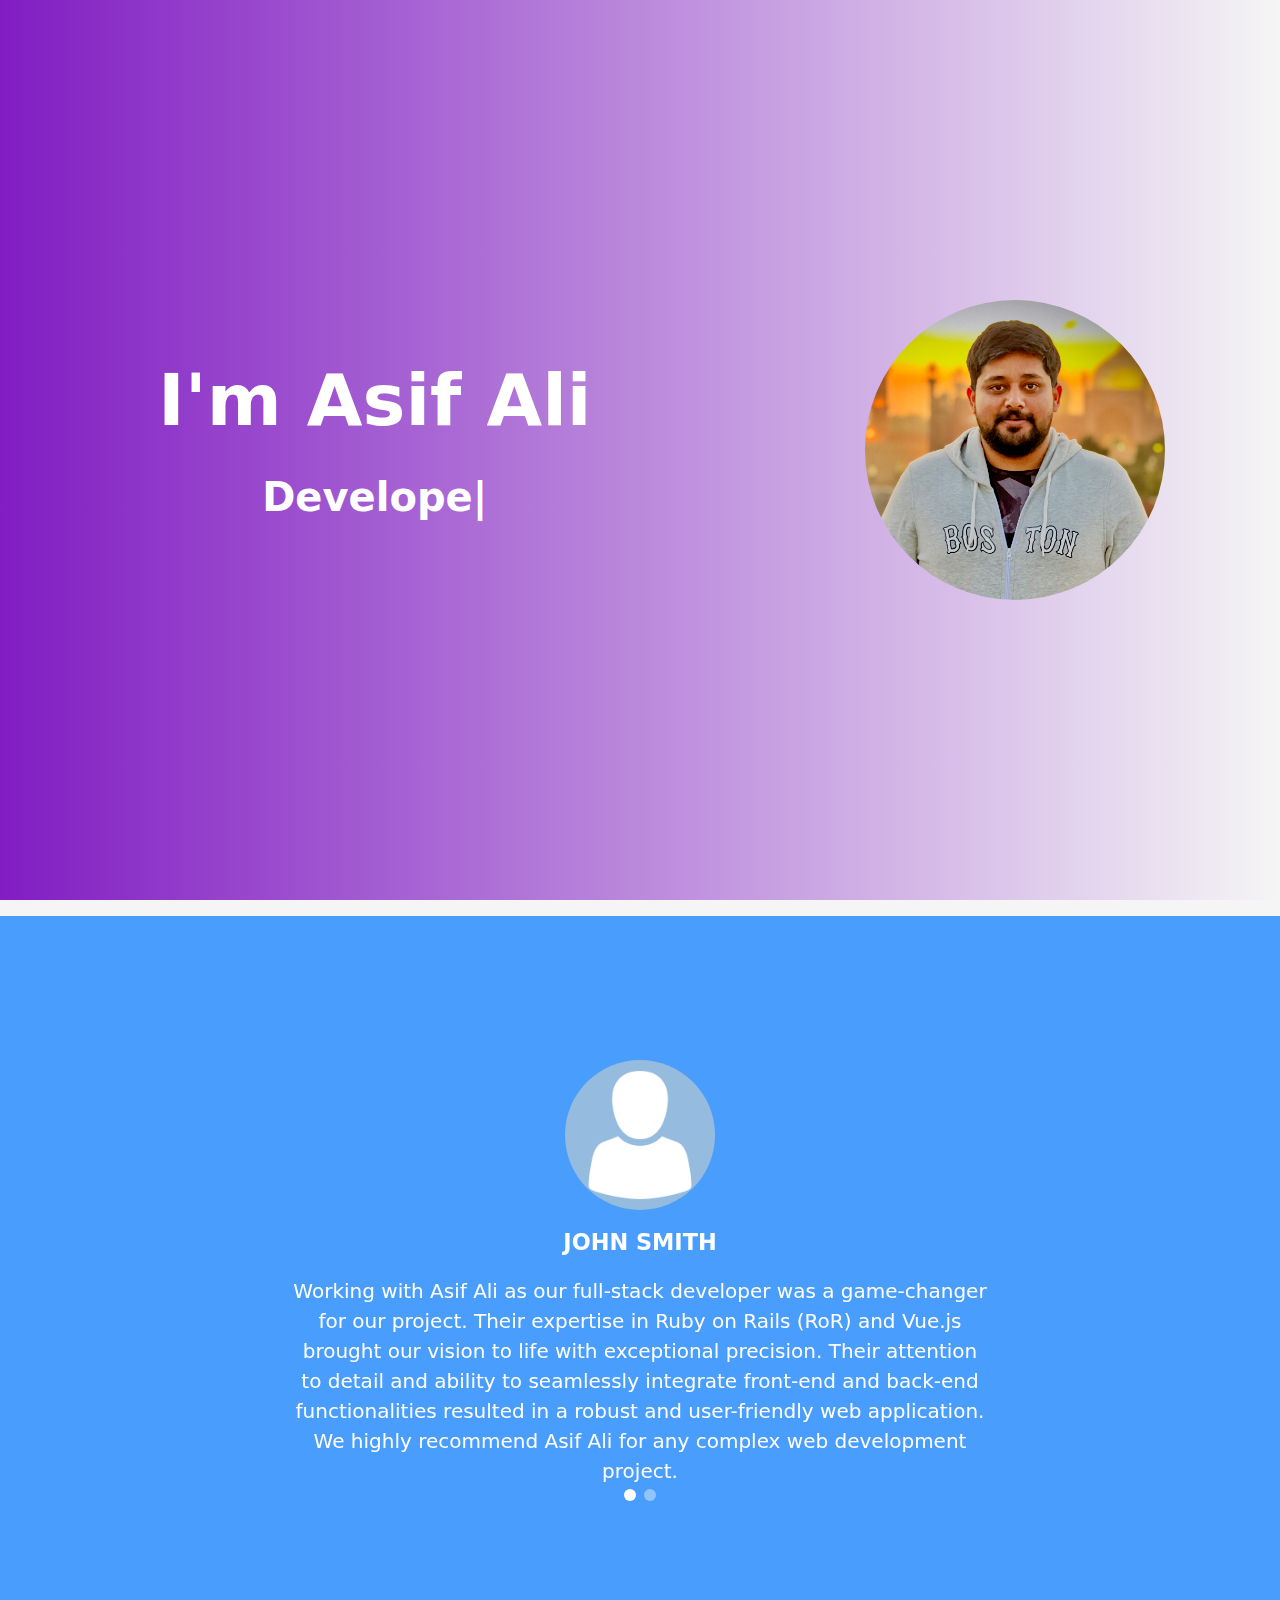
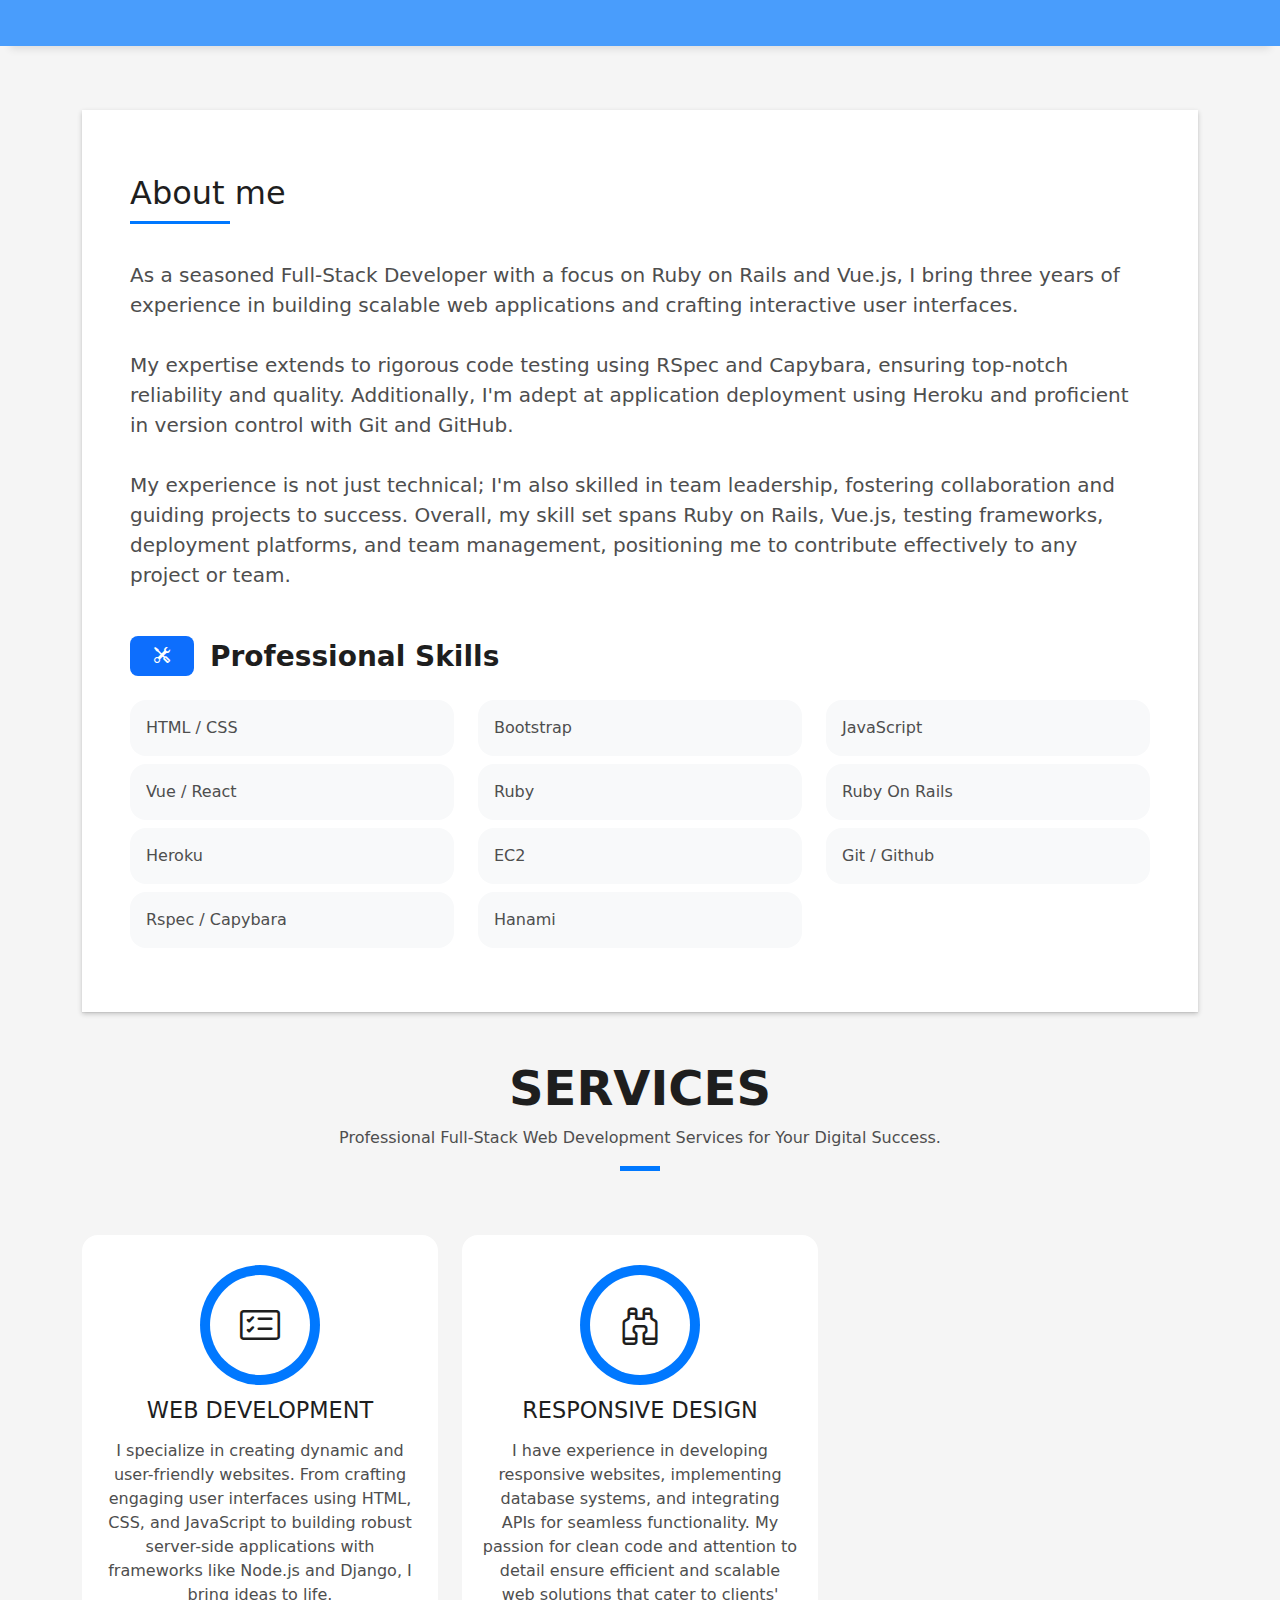
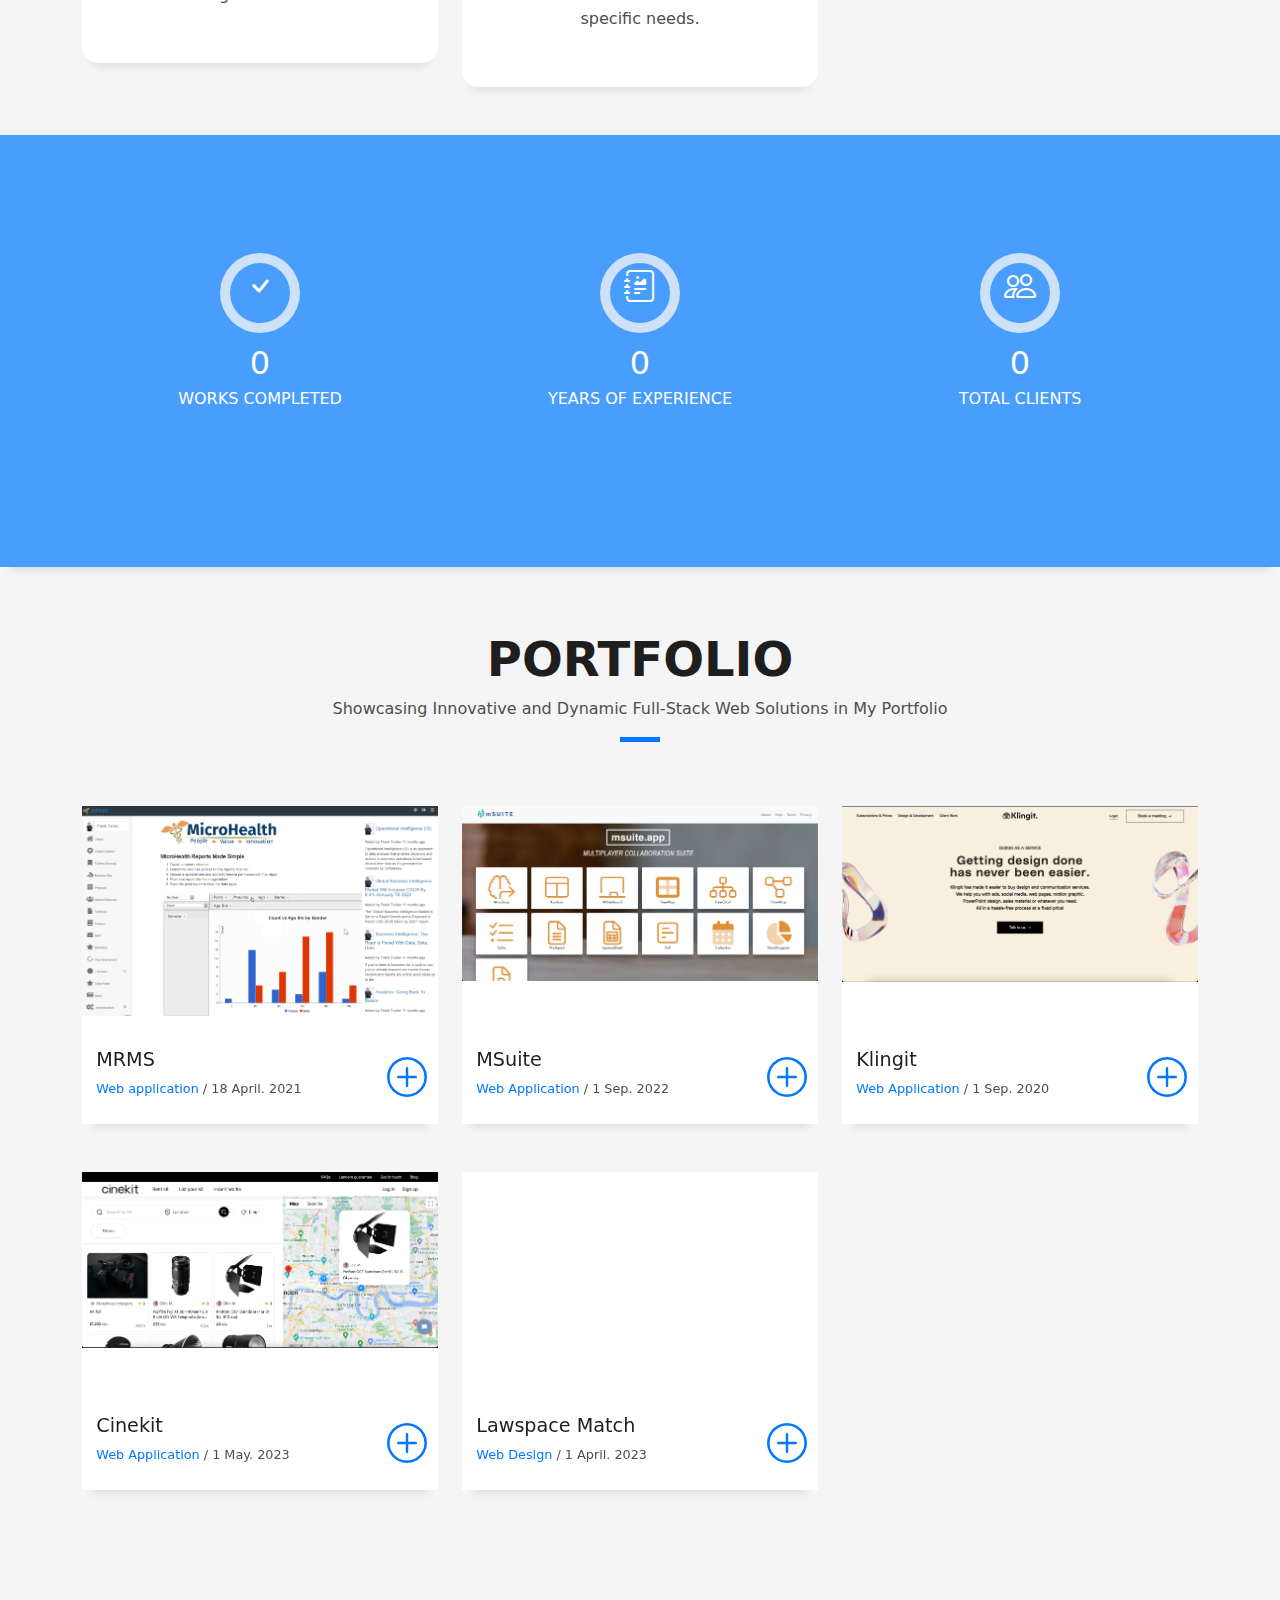
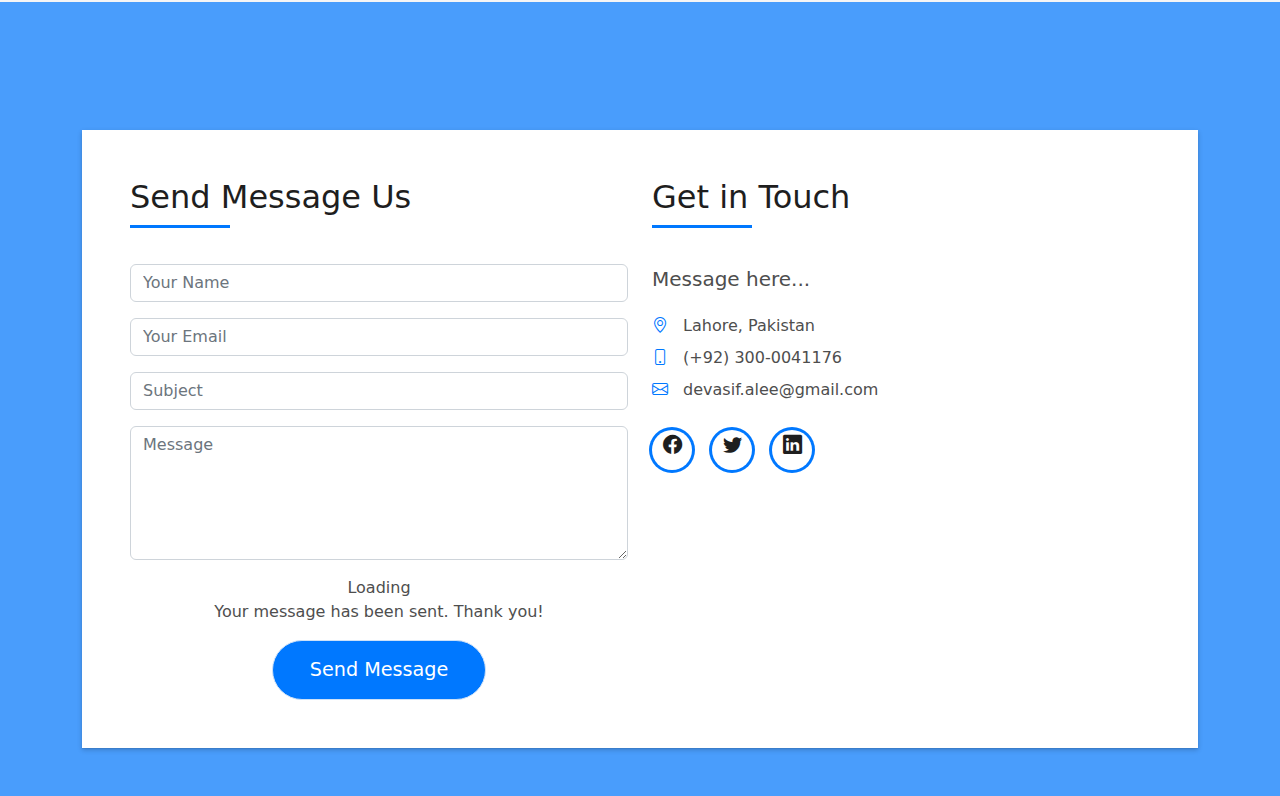
==== commit b1c7f9a9: "Worked on mobile UI" ====
--- a/index.html
+++ b/index.html
@@ -21,12 +21,13 @@
 
   <!-- Template Main CSS File -->
   <link href="assets/css/style.css" rel="stylesheet">
+  <script src="https://cdn.emailjs.com/dist/email.min.js"></script>
+
 </head>
-
 <body>
   <!-- ======= Hero Section ======= -->
   <div id="hero" class="hero route bg-image">
-    <div class="hero-content display-table">
+    <div class="hero-content display-table mb-disp">
       <div class="table-cell mx-auto">
         <div class="container text-left d-flex-title">
           <!--<p class="display-6 color-d">Hello, world!</p>-->
@@ -632,7 +633,7 @@
                           </div>
                           <div class="col-md-12">
                             <div class="form-group">
-                              <textarea class="form-control" name="message" rows="5" placeholder="Message" required></textarea>
+                              <textarea class="form-control" name="message" rows="5" id="message" placeholder="Message" required></textarea>
                             </div>
                           </div>
                           <div class="col-md-12 text-center my-3">
@@ -647,7 +648,7 @@
                       </form>
                     </div>
                   </div>
-                  <div class="col-md-6">
+                  <div class="col-md-6" id="getInTouch">
                     <div class="title-box-2 pt-4 pt-md-0">
                       <h5 class="title-left">
                         Get in Touch
@@ -681,28 +682,6 @@
 
   </main><!-- End #main -->
 
-  <!-- ======= Footer ======= -->
-  <footer>
-    <div class="container">
-      <div class="row">
-        <div class="col-sm-12">
-          <div class="copyright-box">
-            <p class="copyright">&copy; Copyright <strong>DevFolio</strong>. All Rights Reserved</p>
-            <div class="credits">
-              <!--
-              All the links in the footer should remain intact.
-              You can delete the links only if you purchased the pro version.
-              Licensing information: https://bootstrapmade.com/license/
-              Purchase the pro version with working PHP/AJAX contact form: https://bootstrapmade.com/buy/?theme=DevFolio
-            -->
-              Designed by <a href="https://bootstrapmade.com/">BootstrapMade</a>
-            </div>
-          </div>
-        </div>
-      </div>
-    </div>
-  </footer><!-- End  Footer -->
-
   <div id="preloader"></div>
   <a href="#" class="back-to-top d-flex align-items-center justify-content-center"><i class="bi bi-arrow-up-short"></i></a>
 
@@ -722,47 +701,56 @@
 </html>
 
 <script>
+  emailjs.init("m336IomphYEjS3qKC");
+  
   // Get the form element
-var form = document.querySelector('.portfolio-form');
-var successMessage = document.querySelector('.sent-message');
-// Add an event listener for form submission
-form.addEventListener('submit', function(event) {
-  event.preventDefault(); // Prevent the default form submission
-
-  // Get the field values
-  var name = document.getElementById('name').value;
-  var email = document.getElementById('email').value;
-  var subject = document.getElementById('subject').value;
-  var message = document.getElementById('message').value;
-
-  // Create the email body
-  var emailBody = 'Name: ' + name + '\n';
-  emailBody += 'Email: ' + email + '\n';
-  emailBody += 'Subject: ' + subject + '\n';
-  emailBody += 'Message: ' + message;
-
-  // Send the email using SMTP (replace the placeholders with your SMTP settings)
-  Email.send({
-    Host: 'smtp.gmail.com',
-    Username: 'devasif.alee@gmail.com',
-    Password: 'mjinszkbbegddylk',
-    To: 'devasif.alee@gmail.com',
-    From: email,
-    Subject: 'New Contact Form Submission',
-    Body: emailBody
-  }).then(function() {
-    // Display success message
-    var successMessage = document.querySelector('.sent-message');
-    successMessage.style.display = 'block';
-
-    // Reset the form fields
-    form.reset();
-  }).catch(function(error) {
-    // Display error message
-    var errorMessage = document.querySelector('.error-message');
-    errorMessage.innerHTML = 'An error occurred while sending the message. Please try again later.';
-    errorMessage.style.display = 'block';
+  var form = document.querySelector('.portfolio-form');
+  var successMessage = document.querySelector('.sent-message');
+  var loadingMessage = document.querySelector('.loading');
+  var errorMessage = document.querySelector('.error-message');
+  loadingMessage.style.display = 'none';
+    successMessage.style.display = 'none';
+    errorMessage.style.display = 'none';
+
+
+  // Add an event listener for form submission
+  form.addEventListener('submit', function (event) {
+    loadingMessage.style.display = 'block';
+    event.preventDefault(); // Prevent the default form submission
+
+    // Get the field values
+    var name = document.getElementById('name').value;
+    var email = document.getElementById('email').value;
+    var subject = document.getElementById('subject').value;
+    var message = document.getElementById('message').value;
+
+    // Show loading message
+    loadingMessage.style.display = 'block';
+    successMessage.style.display = 'none';
+    errorMessage.style.display = 'none';
+
+    // Use the Email.js send method
+    emailjs.send("service_1nnd1wr", "template_a6tzu05", {
+      from_name: name,
+      email: email,
+      subject: subject,
+      message: message
+    }).then(function (response) {
+      // Hide loading message
+      loadingMessage.style.display = 'none';
+
+      // Display success message
+      successMessage.style.display = 'block';
+
+      // Reset the form fields
+      form.reset();
+    }, function (error) {
+      // Hide loading message
+      loadingMessage.style.display = 'none';
+
+      // Display error message
+      errorMessage.innerHTML = 'An error occurred while sending the message. Please try again later.';
+      errorMessage.style.display = 'block';
+    });
   });
-});
-
-</script>+</script>
--- a/assets/css/style.css
+++ b/assets/css/style.css
@@ -1479,4 +1479,46 @@
 
 footer .credits a {
   color: #fff;
-}+}
+@media only screen and (max-width: 600px) {
+  .mb-disp{
+    display: flex;
+    flex-direction: column;
+    justify-content: center;
+  }
+  .hero{
+    height: 60vh;
+  }
+  .hero-title{
+    margin-bottom: 0 !important;
+  }
+  .paralax-mf{
+    padding: 3rem 0;
+  }
+  .swiper-pagination{
+    margin-top: 12rem;
+  }
+  #about{
+    padding-top: 1rem;
+  }
+  .box-shadow-full{
+    padding-top: 0rem !important;
+  }
+  .title-box-2 {
+    margin-bottom: 2rem;
+  }
+  #getInTouch{
+    display: flex;
+    flex-direction: column;
+    /* align-content: center; */
+    align-items: center;
+    justify-content: center;
+  }
+  .more-info{
+    text-align: center;
+  }
+  #contact{
+    padding-top: 0rem;
+    margin-top: 0rem;
+  }
+}
